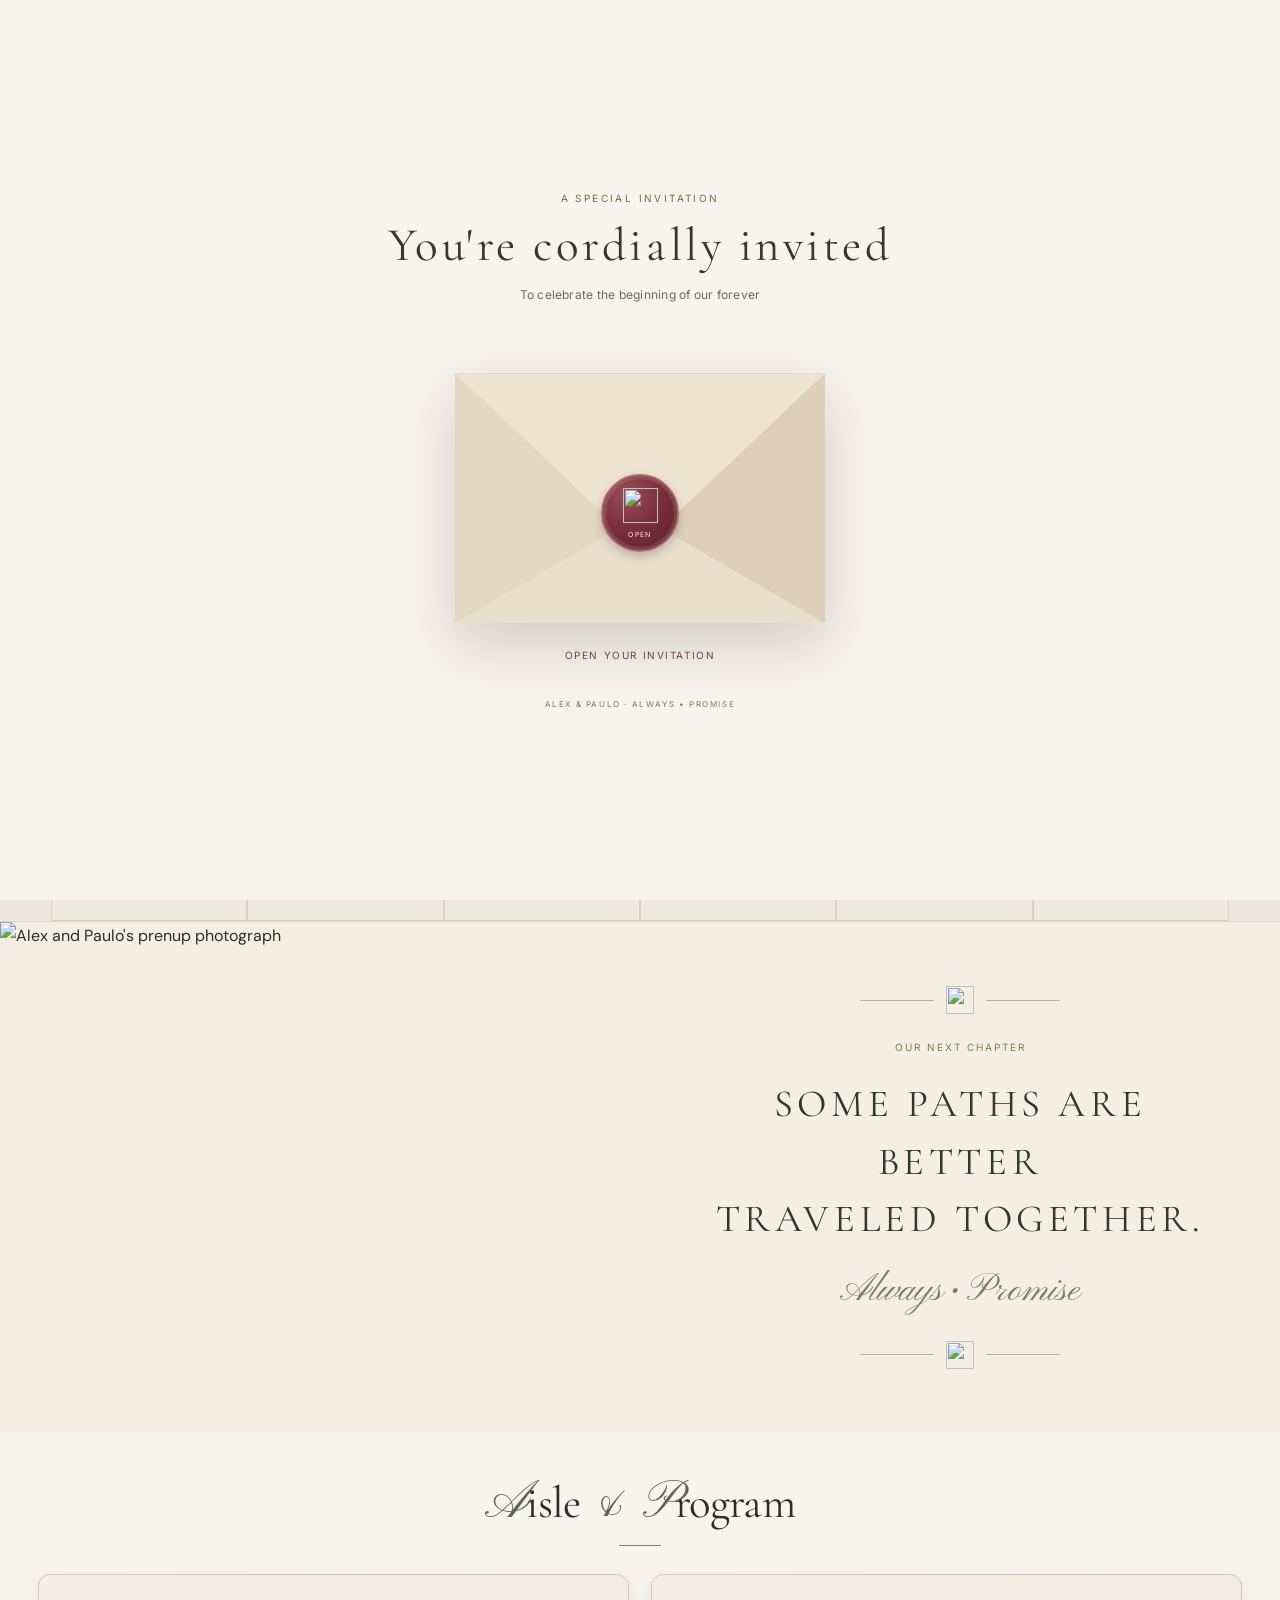
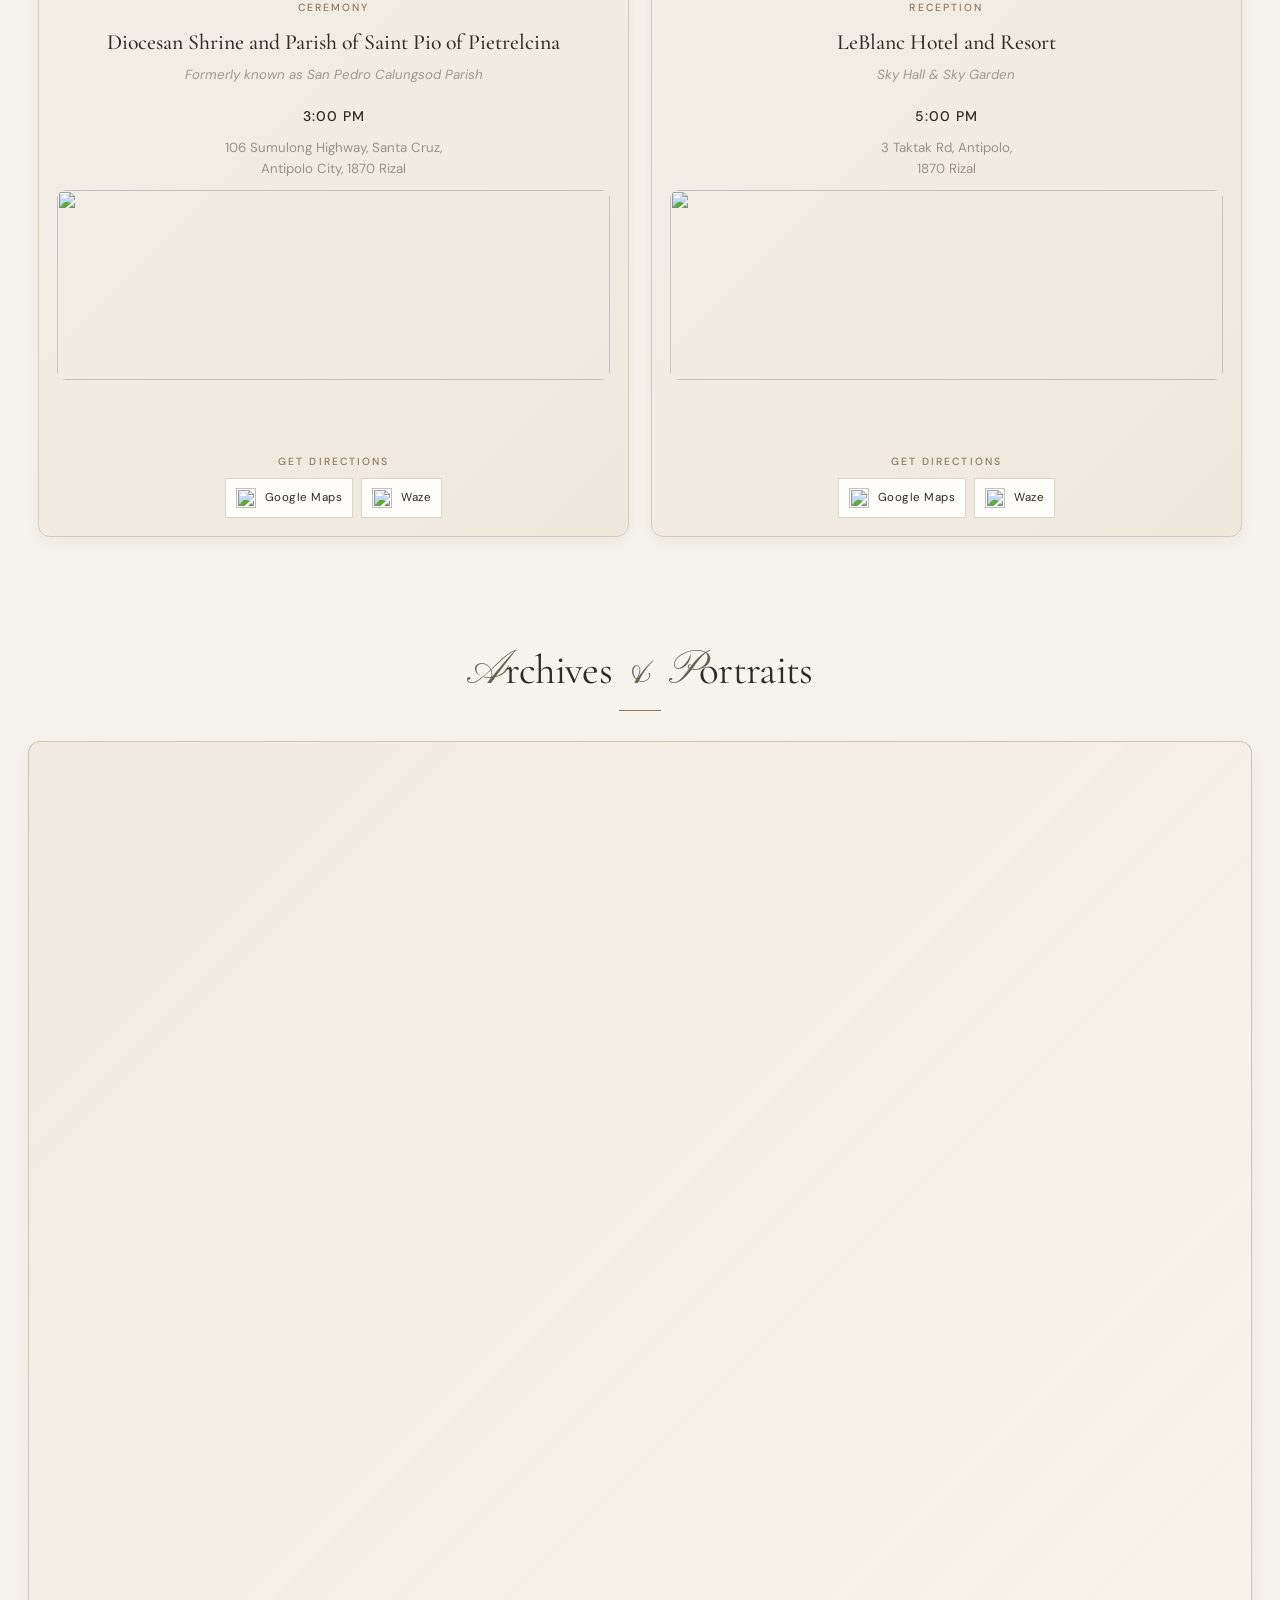
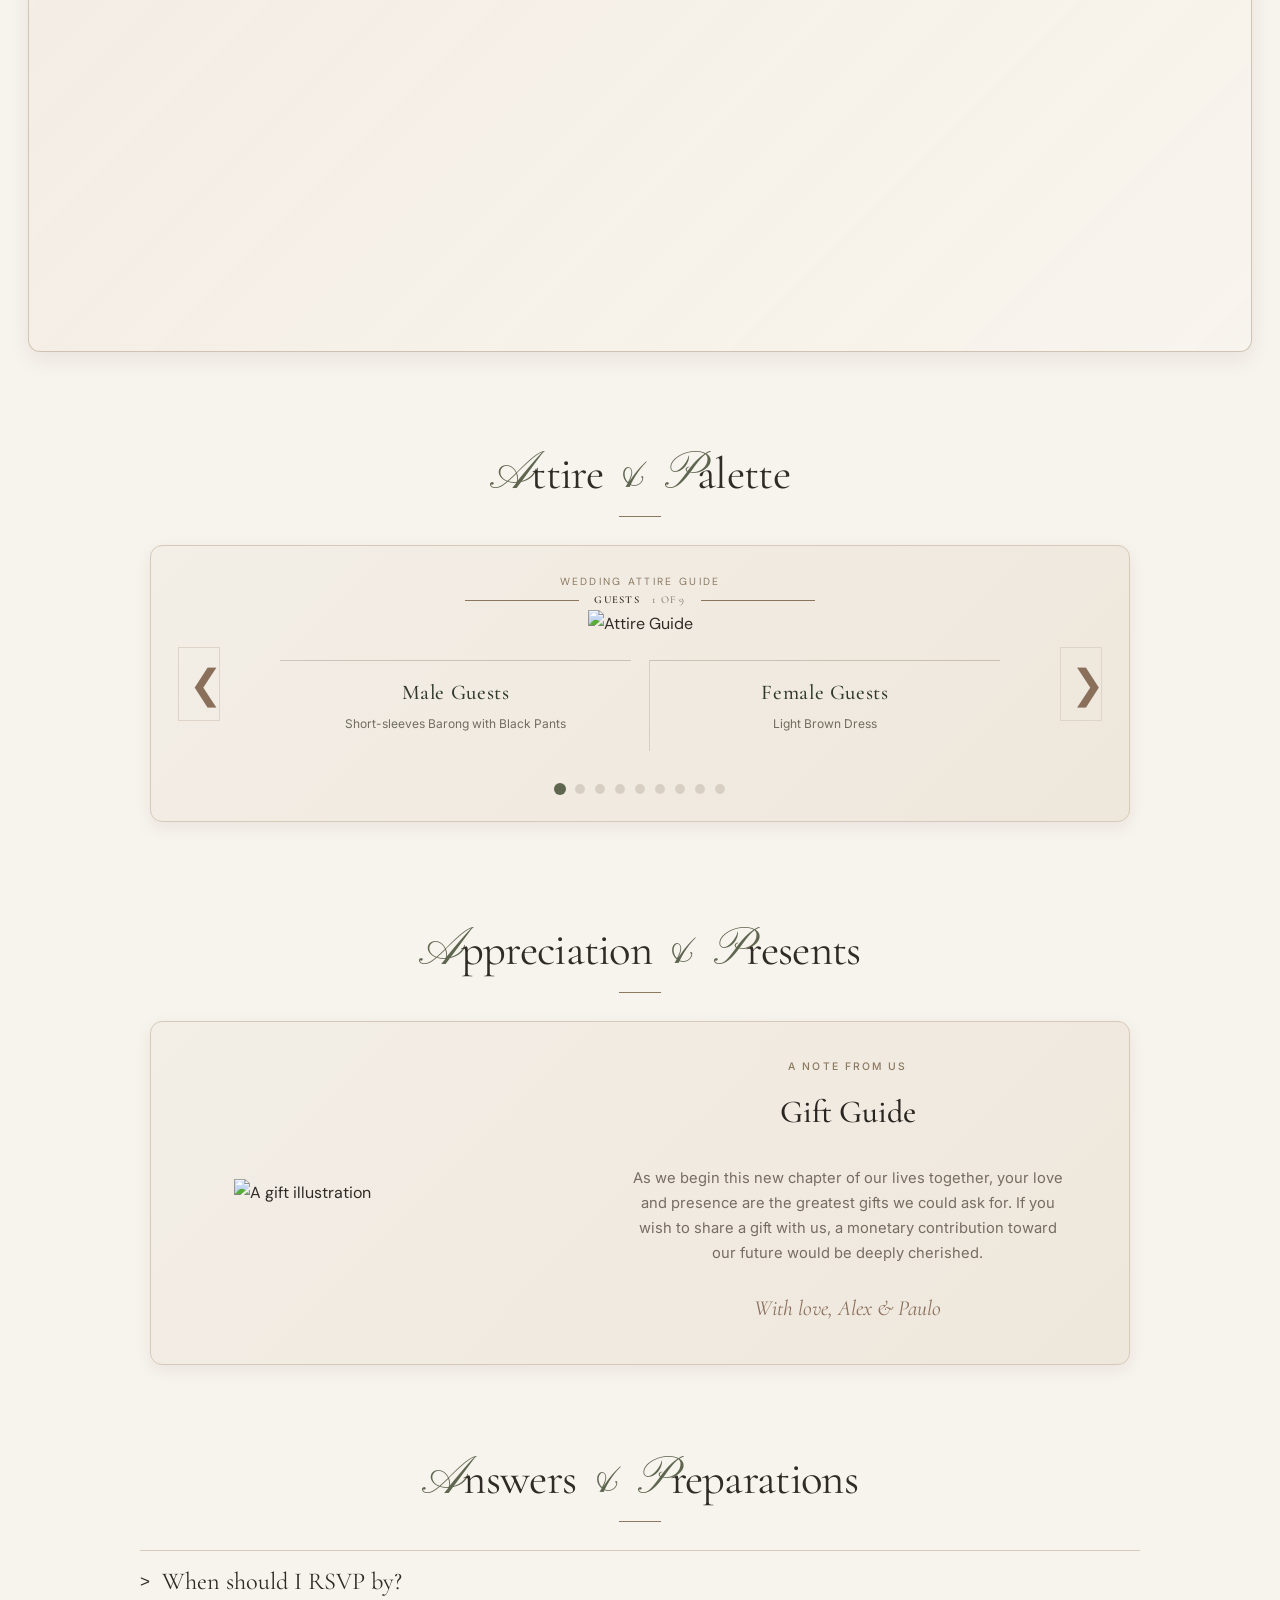
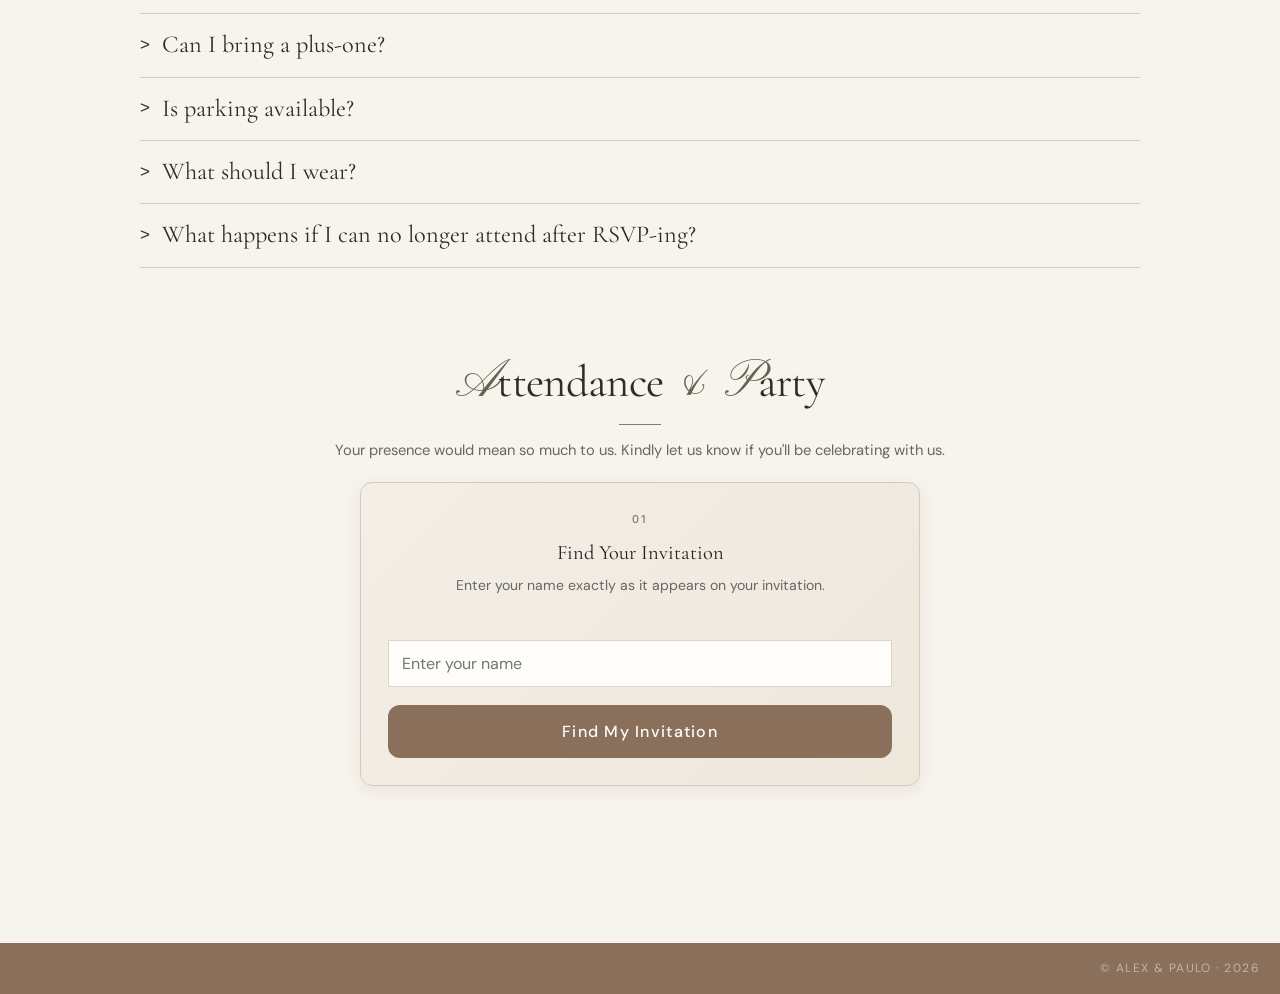
==== index.html @ 4c8e76e0 "clear search + footer adjustment" ====
<!DOCTYPE html>
<html lang="en">

<head>
    <meta charset="UTF-8">
    <meta name="viewport" content="width=device-width, initial-scale=1.0">
    <meta name="theme-color" content="#f7f3ed">
    <meta name="description" content="The wedding of Alex and Paulo — February 24, 2027.">
    <title>Alex & Paulo Wedding</title>

    <link rel="stylesheet" href="style.css">

    <link rel="preconnect" href="https://fonts.googleapis.com">
    <link href="https://fonts.googleapis.com/css2?family=Cormorant+Garamond:wght@300;400;500;600&family=DM+Sans:wght@300;400;500;600&family=Inter:wght@300;400;500&display=swap" rel="stylesheet">

    <link rel="preconnect" href="https://fonts.googleapis.com">
    <link rel="preconnect" href="https://fonts.gstatic.com" crossorigin>

    <link href="https://fonts.googleapis.com/css2?family=Great+Vibes&family=Pinyon+Script&display=swap" rel="stylesheet">
    <link
    rel="preload"
    as="image"
    href="images/password-gate.webp"
    fetchpriority="high">

    <link
    href="https://fonts.googleapis.com/css2?family=Cormorant+Garamond:wght@400;500&display=swap"
    rel="stylesheet"/>
</head>

<body>
    
    <!-- WEDDING INVITATION GATE -->
    <div id="invitationGate" role="dialog" aria-modal="true" aria-label="Wedding invitation">
        <div class="invitation-scene">

            <p class="invitation-eyebrow">A SPECIAL INVITATION</p>

            <h1 class="invitation-heading">You're cordially invited</h1>

            <p class="invitation-intro">
                To celebrate the beginning of our forever
            </p>

            <!-- ENVELOPE -->
            <div class="envelope" id="invitationEnvelope">

                <!-- Invitation card revealed when envelope opens -->
                <div class="envelope-letter">
                    <img
                        src="images/monogram-black.png"
                        alt="Alex and Paulo monogram"
                        class="invitation-monogram"
                    >

                    <p class="letter-small">THE WEDDING OF</p>

                    <h2>Alex <span>&</span> Paulo</h2>

                    <div class="letter-divider">
                        <span>✦</span>
                    </div>

                    <p class="letter-date">FEBRUARY 24, 2027</p>

                    <p class="letter-message">
                        With joyful hearts, we invite you to share in
                        the beginning of our forever.
                    </p>

                    <span class="letter-signature">Always • Promise</span>
                </div>

                <!-- Envelope back -->
                <div class="envelope-back"></div>

                <!-- Envelope front folds -->
                <div class="envelope-pocket"></div>

                <!-- Envelope flap -->
                <div class="envelope-flap"></div>

                <!-- Clickable wax seal -->
                <button
                    type="button"
                    class="wax-seal"
                    id="openInvitation"
                    aria-label="Open your wedding invitation"
                >
                    <span class="wax-monogram"><img src="images/monogram-white.png" style="height: 35px; width: 35px;"></span>
                    <span class="wax-label">OPEN</span>
                </button>

            </div>

            <p class="invitation-hint" id="invitationHint">
                Open your invitation
            </p>

            <p class="invitation-footer">ALEX & PAULO · ALWAYS • PROMISE</p>

        </div>
    </div>

    <!-- EDITORIAL SITE NAVIGATION -->
    <!-- <nav class="site-nav" aria-label="Main navigation">
        <a class="nav-wordmark" href="#top" aria-label="Alex and Paulo, back to top">A <span>&amp;</span> P</a>
        <button class="nav-toggle" id="navToggle" type="button" aria-expanded="false" aria-controls="navLinks" aria-label="Open navigation">
            <span></span><span></span><span></span>
        </button>
        <div class="nav-links" id="navLinks">
            <a href="#aisle">The Details</a>
            <a href="#archives">Portraits</a>
            <a href="#attire">Attire</a>
            <a href="#presents">Gifts</a>
            <a href="#answers">FAQs</a>
            <a class="nav-rsvp" href="#attendance">RSVP</a>
        </div>
    </nav> -->

    <!-- HERO -->

    <header class="hero" id="top">

        <div class="hero-overlay"></div>

        <div class="hero-copy">
            <span class="hero-title">
                <h1>ALEX & PAULO</h1>
            </span>
            
            <p class="hero-subtitle">
                ARE GETTING MARRIED
            </p>

            <p class="hero-date">
                February 24, 2027
            </p>
            
            <!-- <p class="hero-time">
                3:00 PM
            </p> -->
            
            <a href="#attendance" class="scroll-button">
                RSVP
            </a>
<!-- 
            <p class="hero-subtext">
                ​Always • Promise
            </p> -->

        </div>

        <div class="countdown" aria-label="Countdown to the wedding">
            <div class="countdown-unit"><span id="days">---</span><small>Days</small></div>
            <span class="countdown-colon">:</span>
            <div class="countdown-unit"><span id="hours">--</span><small>Hours</small></div>
            <span class="countdown-colon">:</span>
            <div class="countdown-unit"><span id="minutes">--</span><small>Minutes</small></div>
            <span class="countdown-colon">:</span>
            <div class="countdown-unit"><span id="seconds">--</span><small>Seconds</small></div>
        </div>

    </header>


    <section class="quick-links" aria-label="Explore the wedding website">
        <!-- <a href="#aisle"><span class="quick-number"></span><span class="quick-icon">⌖</span><br><span class="quick-item">Aisle &amp; Program</span></a>
        <a href="#archives"><span class="quick-number"></span><span class="quick-icon">▧</span><br><span class="quick-item">Archives &amp; Portraits</span></a>
        <a href="#attire"><span class="quick-number"></span><span class="quick-icon">◐</span><br><span class="quick-item">Attire &amp; Palette</span></a>
        <a href="#presents"><span class="quick-number"></span><span class="quick-icon">⊞</span><br><span class="quick-item">Appreciation &amp; Presents</span></a>
        <a href="#answers"><span class="quick-number"></span><span class="quick-icon">？</span><br><span class="quick-item">Answers &amp; Preparations</span></a>
        <a href="#attendance"><span class="quick-number"></span><span class="quick-icon">☑</span><br><span class="quick-item">Attendance &amp; Party</span></a> -->
        
        <!-- Aisle & Program Button -->
        <a href="#aisle" class="menu-item">
            <svg
                class="menu-icon"
                xmlns="http://www.w3.org/2000/svg"
                width="22"
                height="22"
                viewBox="0 0 24 24"
                fill="none"
                stroke="currentColor"
                stroke-width="1"
                stroke-linecap="square"
                stroke-linejoin="miter"
                aria-hidden="true"
            >
                <path d="M3 21h18" />
                <path d="M5 21V8l7-5 7 5v13" />
                <path d="M9 21v-5h6v5" />
                <path d="M9 10h.01" />
                <path d="M15 10h.01" />
                <path d="M12 8v3" />
            </svg>
            <span>Aisle &amp; Program</span>
        </a>

                
        <!-- Archives & Portraits Button -->
        <a href="#archives" class="menu-item">
            <svg
                class="menu-icon"
                xmlns="http://www.w3.org/2000/svg"
                width="22"
                height="22"
                viewBox="0 0 24 24"
                fill="none"
                stroke="currentColor"
                stroke-width="1"
                stroke-linecap="square"
                stroke-linejoin="miter"
                aria-hidden="true"
            >
                <rect x="3" y="3" width="18" height="18" />
                <circle cx="8.5" cy="8.5" r="1.5" />
                <path d="m21 15-5-5L5 21" />
                <path d="m14 21 4-4 3 3" />
            </svg>
            <span>Archives &amp; Portraits</span>
        </a>

        
        <!-- Attire & Palette Button -->
        <a href="#attire" class="menu-item">
            <svg
                class="menu-icon"
                xmlns="http://www.w3.org/2000/svg"
                width="22"
                height="22"
                viewBox="0 0 24 24"
                fill="none"
                stroke="currentColor"
                stroke-width="1"
                stroke-linecap="square"
                stroke-linejoin="miter"
                aria-hidden="true"
            >
                <path d="M16 3l5 4-3 4-2-2v12H8V9L6 11 3 7l5-4 4 3 4-3z" />
                <path d="M10 6l2 2 2-2" />
                <path d="M8 21h8" />
            </svg>
            <span>Attire &amp; Palette</span>
        </a>

        <!-- Appreciation & Presents Button -->
        <a href="#presents" class="menu-item">
        <svg
            class="menu-icon"
            xmlns="http://www.w3.org/2000/svg"
            width="22"
            height="22"
            viewBox="0 0 24 24"
            fill="none"
            stroke="currentColor"
            stroke-width="1"
            stroke-linecap="square"
            stroke-linejoin="miter"
            aria-hidden="true"
        >
            <rect x="3" y="9" width="18" height="12" />
            <path d="M2 5h20v4H2z" />
            <path d="M12 5v16" />
            <path d="M12 5H8.5a2.5 2.5 0 1 1 2.5-2.5V5" />
            <path d="M12 5h3.5a2.5 2.5 0 1 0-2.5-2.5V5" />
        </svg>
        <span>Appreciation &amp; Presents</span>
        </a>

        
        <!-- Answers & Preparations Button -->
        <a href="#answers" class="menu-item">
            <svg
                class="menu-icon"
                xmlns="http://www.w3.org/2000/svg"
                width="22"
                height="22"
                viewBox="0 0 24 24"
                fill="none"
                stroke="currentColor"
                stroke-width="1"
                stroke-linecap="square"
                stroke-linejoin="miter"
                aria-hidden="true"
            >
                <path d="M12 3a9 9 0 1 0 9 9" />
                <path d="M12 7a3 3 0 0 1 3 3c0 2-3 2-3 5" />
                <path d="M12 18h.01" />
                <path d="M15 3h6v6" />
                <path d="M21 3l-5 5" />
            </svg>
            <span>Answers &amp; Preparations</span>
        </a>
       
        <!-- Attendance & Party Button -->
        <a href="#attendance" class="menu-item">
            <svg
                class="menu-icon"
                xmlns="http://www.w3.org/2000/svg"
                width="22"
                height="22"
                viewBox="0 0 24 24"
                fill="none"
                stroke="currentColor"
                stroke-width="1"
                stroke-linecap="square"
                stroke-linejoin="miter"
                aria-hidden="true"
            >
                <rect x="4" y="3" width="16" height="18" />
                <path d="M9 3V2h6v1" />
                <path d="M7 8l1.5 1.5L11 7" />
                <path d="M13 9h4" />
                <path d="M7 14l1.5 1.5L11 13" />
                <path d="M13 15h4" />
                <path d="M7 19h10" />
            </svg>
            <span>Attendance &amp; Party</span>
        </a>
    </section>
    
    <!-- PRENUP QUOTE INTERLUDE -->
    <section class="prenup-interlude" aria-label="Our promise">

        <!-- PRENUP PHOTO -->
        <div class="prenup-artwork">
            <img
                src="images/quote.jpg"
                alt="Alex and Paulo's prenup photograph"
                class="prenup-photo"
            >
        </div>



        <!-- QUOTE -->
        <div class="prenup-quote">
            <div class="quote-ornament quote-ornament-top">
                <span class="ornament-line"></span>
                <!-- <span class="ornament-leaf">❧</span> -->
                 <span class="ornament-leaf"><img src = "images/monogram-black.png" aria-hidden="true"></span>
                <span class="ornament-line"></span>
            </div>

            <p class="quote-eyebrow">OUR NEXT CHAPTER</p>

            <h2 class="quote-heading">
                Some paths are better<br class="desktop-break">
                traveled together.
            </h2>

            <p class="quote-signature">Always <span>•</span> Promise</p>

            <div class="quote-ornament quote-ornament-bottom">
                <span class="ornament-line"></span>
                <!-- <span class="ornament-leaf">❧</span> -->
                 <span class="ornament-leaf"><img src = "images/monogram-black.png" aria-hidden="true"></span>
                <span class="ornament-line"></span>
            </div>
        </div>

    </section>
    <!-- END PRENUP QUOTE INTERLUDE -->


    <!-- Aisle & Program -->

    <section id="aisle" class="section editorial-section">

        <div class="section-header">
            <h2><span class="anp-initial">A</span>isle <span class="anp-initial">& P</span>rogram</h2>
            <div class="section-line"></div> 
        </div>

        <div class="venue-grid">

        <!-- CEREMONY -->

        <div class="card venue-card">

            <div class="venue-info">

                <p class="venue-type">
                    CEREMONY
                </p>

                <h3>
                    Diocesan Shrine and Parish of Saint Pio of Pietrelcina
                </h3>

                <p class="venue-note">
                    Formerly known as San Pedro Calungsod Parish
                </p>

                <p class="venue-time">
                    3:00 PM
                </p>

                <p class="venue-address">
                    106 Sumulong Highway, Santa Cruz,<br>
                    Antipolo City, 1870 Rizal
                </p>

            </div>

            <div class="map-container">
                <img src = "images/venue/ceremony.jpg" class="venue-img">

            </div>

            <div class="navigation">

                <p class="navigation-label">
                    GET DIRECTIONS
                </p>

                <div class="navigation-buttons">

                    <a
                        href="https://maps.app.goo.gl/TrZHdFyLWJkH9smi9"
                        target="_blank"
                        rel="noopener noreferrer"
                        class="navigation-button">

                        <img
                            src="images/gmaps.png"
                            alt="">

                        <span>Google Maps</span>

                    </a>

                    <a
                        href="https://ul.waze.com/ul?place=ChIJRaB9aN24lzMRjwMEWx9WmJQ&ll=14.61843580%2C121.14874980&navigate=yes&utm_campaign=default&utm_source=waze_website&utm_medium=lm_share_location"
                        target="_blank"
                        rel="noopener noreferrer"
                        class="navigation-button">

                        <img
                            src="images/waze.png"
                            alt="">

                        <span>Waze</span>

                    </a>

                </div>

            </div>

        </div>


        <!-- RECEPTION -->

        <div class="card venue-card">

            <div class="venue-info">

                <p class="venue-type">
                    RECEPTION
                </p>

                <h3>
                    LeBlanc Hotel and Resort
                </h3>

                <p class="venue-note">
                    Sky Hall & Sky Garden
                </p>

                <p class="venue-time">
                    5:00 PM
                </p>

                <p class="venue-address">
                    3 Taktak Rd, Antipolo,<br>
                    1870 Rizal
                </p>

            </div>

            <div class="map-container">
                <img src = "images/venue/reception.jpg" class="venue-img">
            </div>

            <div class="navigation">

                <p class="navigation-label">
                    GET DIRECTIONS
                </p>

                <div class="navigation-buttons">

                    <a
                        href="https://maps.app.goo.gl/Ls5FYtzUfEMCzJsv9"
                        target="_blank"
                        rel="noopener noreferrer"
                        class="navigation-button">

                        <img
                            src="images/gmaps.png"
                            alt="">

                        <span>Google Maps</span>

                    </a>

                    <a
                        href="https://ul.waze.com/ul?venue_id=79429778.794101171.36258829&overview=yes&utm_campaign=default&utm_source=waze_website&utm_medium=lm_share_location"
                        target="_blank"
                        rel="noopener noreferrer"
                        class="navigation-button">

                        <img
                            src="images/waze.png"
                            alt="">

                        <span>Waze</span>

                    </a>

                </div>

            </div>

        </div>

        </div>
        <!-- /.venue-grid -->

    </section>


    <!-- ARCHIVES & PORTRAITS -->

    <section id="archives" class="section editorial-section">

        <div class="section-header">
            <h2><span class="anp-initial">A</span>rchives <span class="anp-initial">& P</span>ortraits</h2>
            <div class="section-line"></div>
        </div>
        <div class = "card">
            <!-- =========================
            WEB GALLERY
            ========================= -->
            <div class="gallery">

                <img src="images/gallery/gallery1.webp" alt="Alex and Paulo — portrait 1" loading="lazy" decoding="async">
                <img src="images/gallery/gallery2.webp" alt="Alex and Paulo — portrait 2" loading="lazy" decoding="async">
                <img src="images/gallery/gallery3.webp" alt="Alex and Paulo — portrait 3" loading="lazy" decoding="async">
                <img src="images/gallery/gallery4.webp" alt="Alex and Paulo — portrait 4" loading="lazy" decoding="async">
                <img src="images/gallery/gallery5.webp" alt="Alex and Paulo — portrait 5" loading="lazy" decoding="async">
                <img src="images/gallery/gallery6.webp" alt="Alex and Paulo — portrait 6" loading="lazy" decoding="async">
                <img src="images/gallery/gallery7.webp" alt="Alex and Paulo — portrait 7" loading="lazy" decoding="async">
                <img src="images/gallery/gallery8.webp" alt="Alex and Paulo — portrait 8" loading="lazy" decoding="async">
                <img src="images/gallery/gallery9.webp" alt="Alex and Paulo — portrait 9" loading="lazy" decoding="async">
                <img src="images/gallery/gallery10.webp" alt="Alex and Paulo — portrait 10" loading="lazy" decoding="async">
                <img src="images/gallery/gallery11.webp" alt="Alex and Paulo — portrait 11" loading="lazy" decoding="async">
                <img src="images/gallery/gallery12.webp" alt="Alex and Paulo — portrait 12" loading="lazy" decoding="async">
                <img src="images/gallery/gallery13.webp" alt="Alex and Paulo — portrait 13" loading="lazy" decoding="async">
                <img src="images/gallery/gallery14.webp" alt="Alex and Paulo — portrait 14" loading="lazy" decoding="async">
                <img src="images/gallery/gallery15.webp" alt="Alex and Paulo — portrait 15" loading="lazy" decoding="async">
                <img src="images/gallery/gallery16.webp" alt="Alex and Paulo — portrait 16" loading="lazy" decoding="async">
                <img src="images/gallery/gallery17.webp" alt="Alex and Paulo — portrait 17" loading="lazy" decoding="async">
                <img src="images/gallery/gallery18.webp" alt="Alex and Paulo — portrait 18" loading="lazy" decoding="async">
                <img src="images/gallery/gallery19.webp" alt="Alex and Paulo — portrait 19" loading="lazy" decoding="async">
                <img src="images/gallery/gallery20.webp" alt="Alex and Paulo — portrait 20" loading="lazy" decoding="async">

            </div>

            <!-- =========================
            MOBILE SWIPE STACK
            ========================= -->
            <div class="mobile-gallery">

                <div class="mobile-gallery-stack">

                    <div class="mobile-gallery-card">
                        <img src="images/gallery/gallery1.webp" alt="Paulo & Alex photo 1" loading="lazy" decoding="async">
                    </div>

                    <div class="mobile-gallery-card">
                        <img src="images/gallery/gallery2.webp" alt="Paulo & Alex photo 2" loading="lazy" decoding="async">
                    </div>

                    <div class="mobile-gallery-card">
                        <img src="images/gallery/gallery3.webp" alt="Paulo & Alex photo 3" loading="lazy" decoding="async">
                    </div>

                    <div class="mobile-gallery-card">
                        <img src="images/gallery/gallery4.webp" alt="Paulo & Alex photo 4" loading="lazy" decoding="async">
                    </div>

                    <div class="mobile-gallery-card">
                        <img src="images/gallery/gallery5.webp" alt="Paulo & Alex photo 5" loading="lazy" decoding="async">
                    </div>

                    <div class="mobile-gallery-card">
                        <img src="images/gallery/gallery6.webp" alt="Paulo & Alex photo 6" loading="lazy" decoding="async">
                    </div>

                    <div class="mobile-gallery-card">
                        <img src="images/gallery/gallery7.webp" alt="Paulo & Alex photo 7" loading="lazy" decoding="async">
                    </div>

                    <div class="mobile-gallery-card">
                        <img src="images/gallery/gallery8.webp" alt="Paulo & Alex photo 8" loading="lazy" decoding="async">
                    </div>

                    <div class="mobile-gallery-card">
                        <img src="images/gallery/gallery9.webp" alt="Paulo & Alex photo 9" loading="lazy" decoding="async">
                    </div>

                    <div class="mobile-gallery-card">
                        <img src="images/gallery/gallery10.webp" alt="Paulo & Alex photo 10" loading="lazy" decoding="async">
                    </div>

                    <div class="mobile-gallery-card">
                        <img src="images/gallery/gallery11.webp" alt="Paulo & Alex photo 11" loading="lazy" decoding="async">
                    </div>

                    <div class="mobile-gallery-card">
                        <img src="images/gallery/gallery12.webp" alt="Paulo & Alex photo 12" loading="lazy" decoding="async">
                    </div>

                    <div class="mobile-gallery-card">
                        <img src="images/gallery/gallery13.webp" alt="Paulo & Alex photo 13" loading="lazy" decoding="async">
                    </div>

                    <div class="mobile-gallery-card">
                        <img src="images/gallery/gallery14.webp" alt="Paulo & Alex photo 14" loading="lazy" decoding="async">
                    </div>

                    <div class="mobile-gallery-card">
                        <img src="images/gallery/gallery15.webp" alt="Paulo & Alex photo 15" loading="lazy">
                    </div>

                    <div class="mobile-gallery-card">
                        <img src="images/gallery/gallery16.webp" alt="Paulo & Alex photo 16" loading="lazy">
                    </div>

                    <div class="mobile-gallery-card">
                        <img src="images/gallery/gallery17.webp" alt="Paulo & Alex photo 17" loading="lazy">
                    </div>

                    <div class="mobile-gallery-card">
                        <img src="images/gallery/gallery18.webp" alt="Paulo & Alex photo 18" loading="lazy">
                    </div>

                    <div class="mobile-gallery-card">
                        <img src="images/gallery/gallery19.webp" alt="Paulo & Alex photo 19" loading="lazy">
                    </div>

                    <div class="mobile-gallery-card">
                        <img src="images/gallery/gallery20.webp" alt="Paulo & Alex photo 20" loading="lazy">
                    </div>
                </div>

                <p class="mobile-gallery-hint">
                    Swipe to explore
                </p>

            </div>
        </div>

    </section>

    <!-- ATTIRE & PALETTE -->

    <section id="attire" class="section editorial-section">

        <div class="section-header">
            <h2><span class="anp-initial">A</span>ttire <span class="anp-initial">& P</span>alette</h2>
            <div class="section-line"></div>
        </div>

        <div class="card attire-card">
            <h4>WEDDING ATTIRE GUIDE</h4>
            <div class = "title-divider">

                <div class="attire-meta">

                    <span id="attireRole">Guests</span>

                    <span id="attireCounter">1 of 9</span>

                </div>
            </div>

            <div class="attire-showcase">

                <button class="attire-prev">
                    &#10094;
                </button>
                
                <div class="attire-content">

                    <img
                        id="attireImage"
                        src="images/attire/guests.png"
                        alt="Attire Guide"
                    >

                    <div class="attire-description" id="attireDescription">
                        <!-- JavaScript inserts one or two descriptions here -->
                    </div>

                </div>


                <button class="attire-next">
                    &#10095;
                </button>

            </div>

            <div class="attire-dots">

                <span class="dot active"></span>
                <span class="dot"></span>
                <span class="dot"></span>
                <span class="dot"></span>
                <span class="dot"></span>
                <span class="dot"></span>
                <span class="dot"></span>
                <span class="dot"></span>
                <span class="dot"></span>

            </div>
        </div>

    </section>

     <!-- APPRECIATION & PRESENTS -->
    <!-- <section class="section">
        <div class="section-header">
            <h2><span class="anp-initial">A</span>ppreciation <span class="anp-initial">& P</span>resents</h2>
            <div class="section-line"></div>
        </div>
        <div class="card">
            <span style="align-items: center;"><img src = "images/gifts.png"></span>
            <h3 style="text-align: center;">Gift Guide</h3>
            <p style="text-align: center;">As we begin this new chapter of our lives together, your love and presence are the greatest gifts we could ask for. If you wish to share a gift with us, a monetary contribution toward our future would be deeply cherished.</p>
        </div>
    </section> -->
    
    <!-- APPRECIATION & PRESENTS -->
    <section id="presents" class="section gift-section editorial-section">

        <div class="section-header">
            <h2><span class="anp-initial">A</span>ppreciation <span class="anp-initial">&amp; P</span>resents</h2>
            <div class="section-line"></div>
        </div>

        <div class="gift-card">

            <div class="gift-image">
                <img
                    src="images/gift-guide.png"
                    alt="A gift illustration"
                >
            </div>

            <div class="gift-content">

                <span class="gift-eyebrow">
                    A NOTE FROM US
                </span>

                <h3>Gift Guide</h3>

                <p>
                    As we begin this new chapter of our lives together,
                    your love and presence are the greatest gifts we
                    could ask for. If you wish to share a gift with us,
                    a monetary contribution toward our future would be
                    deeply cherished.
                </p>

                <span class="gift-signoff">
                    With love, Alex &amp; Paulo
                </span>

            </div>

        </div>

    </section>

    <!-- ANSWERS & PREPARATIONS -->

    <section id="answers" class="section editorial-section">

        <div class="section-header">
            <h2><span class="anp-initial">A</span>nswers <span class="anp-initial">& P</span>reparations</h2>
            <div class="section-line"></div>
        </div>

        <div class="faq">
            <details class="faq-item">
                <summary>When should I RSVP by?</summary>
                <div class="faq-answer">
                    <p>
                    We kindly ask that you submit your RSVP by <u>December 18, 2026.</u> <br>
                    Final guest counts must be provided to our venue and suppliers shortly after this date, so any invitations without a response by then will be marked as unable to attend.
                    <br>We hope you'll be celebrating with us, but we completely understand if you're unable to join.
                </p>
                </div>
            </details>

            <details class="faq-item">
                <summary>Can I bring a plus-one?</summary>
                <div class="faq-answer">
                    <p>
                    To help us keep the celebration intimate and comfortable for everyone, we are only able to accommodate the guests included in each invitation. <br>You may check the number of reserved seats under the  <a href="#attendance">Attendance & Party section</a> of this website. If a guest is included in your reservation, there will already be a seat reserved for them.
                </p>
                </div>
            </details>

            <!-- <details class="faq-item">
                <summary>Can I bring children?</summary>
                <div class="faq-answer">
                    <p>
                    While we adore your little ones, our wedding celebration will be an adults-only occasion.
                    <br>We hope this gives everyone the opportunity to relax, enjoy the evening, and celebrate with us without any additional responsibilities. Thank you for your understanding.
                </p>
                </div>
            </details> -->

            <details class="faq-item">
                <summary>Is parking available?</summary>
                <div class="faq-answer">
                    <p>
                    Yes. Both the ceremony and reception venues have designated parking areas available for guests. <br>
                    Parking spaces are limited, so if you're able to carpool or share a ride with family and friends, we'd greatly appreciate it.
                </p>
                </div>
            </details>

            <details class="faq-item">
                <summary>What should I wear?</summary>
                <div class="faq-answer">
                    <p>
                         Our dress code is strictly formal. Please see our <a href="#attire">Attire & Palette section</a> for inspiration.
                </p>
                </div>
            </details>

            <details class="faq-item">
                <summary>What happens if I can no longer attend after RSVP-ing?</summary>
                <div class="faq-answer">
                    <p>
                    We understand that plans can change. If you're no longer able to attend after submitting your RSVP, please let us know as soon as possible so we can update our arrangements accordingly.
                </p>
                </div>
            </details>


        </div>

    </section>


    <!-- ATTENDANCE & PARTY -->

    <section id="attendance" class="section rsvp-section">

        <div class="section-header">
            <h2><span class="anp-initial">A</span>ttendance <span class="anp-initial">& P</span>arty</h2>
            <div class="section-line"></div>

            <p class="section-intro">
                Your presence would mean so much to us.
                Kindly let us know if you'll be celebrating with us.
            </p>
        </div>

        <!-- STEP 1 -->

        <div id="searchCard" class="card rsvp-card">

            <div class="step-number">01</div>

            <h3>Find Your Invitation</h3>

            <p class="step-description">
                Enter your name exactly as it appears on your invitation.
            </p>

            <div class="search-input-wrapper">

                <input
                    type="text"
                    id="searchInput"
                    placeholder="Enter your name"
                    autocomplete="off"
                >

                <button
                    type="button"
                    id="clearSearchButton"
                    class="clear-search-button"
                    aria-label="Clear search"
                    title="Clear search"
                >
                    &times;
                </button>

            </div>

            <button id="searchButton">
                <span class="button-text">Find My Invitation</span>
            </button>
        </div>

        <!-- RESERVATION CARD -->

        <div id="reservationCard" class="card rsvp-card hidden">

            <div class="step-number">02</div>

            <h3>Your Reservation</h3>

            <p id="guestName"></p>

            <p id="guest1Text"></p>

            <p id="seatCount"></p>

            <p id="rsvpStatus"></p>

            <p id="emailConfirmationNotice" class="email-confirmation-notice hidden">
                A confirmation email has been sent to your inbox.
                If you don't see it within a few minutes, please check your Spam or Junk folder.
            </p>

        </div>

        <!-- PARTY CARD -->

        <div id="partyCard" class="card rsvp-card hidden">

            <div class="step-number">03</div>

            <h3>Your Party</h3>

            <p id="partyInstructions"></p>

            <div class="guest-row">

                <span id="guest2Text"></span>

                <button
                    id="removeGuest2"
                    class="remove-btn">
                    Remove
                </button>

            </div>

            <input
                id="guest1Input"
                type="text"
                placeholder="Guest #2 Name">

            <div class="guest-row">

                <span id="guest3Text"></span>

                <button
                    id="removeGuest3"
                    class="remove-btn">
                    Remove
                </button>

            </div>

            <input
                id="guest2Input"
                type="text"
                placeholder="Guest #3 Name">

        </div>

        <!-- EMAIL -->

        <div id="emailCard" class="card rsvp-card hidden">

            <div class="step-number">04</div>

            <h3>Email Address<span style="color: red;">*</span></h3>

            <p class="small-text">
                We'd love to keep you updated with important details as the day approaches.
            </p>

            <input
                type="email"
                id="emailInput"
                placeholder="your@email.com">

            <p id="rsvpError"></p>

        </div>

        <!-- ACTIONS -->

        <div id="actionButtons" class="action-buttons hidden">

            <button id="confirmButton" class="primary-btn">
                YES, I'LL BE THERE
            </button>

            <button id="declineButton" class="secondary-btn">
                I CAN'T MAKE IT
            </button>

        </div>

    </section>

    <!-- FOOTER -->

    <footer>
        <p class="footer-copyright">© Alex &amp; Paulo · 2026</p>
    </footer>

    <!-- REMOVE GUEST CONFIRMATION MODAL -->
    <div id="removeGuestModal" class="modal-overlay hidden">

        <div class="modal-card">

            <h3>Remove Guest?</h3>

            <p id="removeGuestMessage">
                Are you sure you want to remove this guest from your confirmed party?
            </p>

            <div class="modal-actions">

                <button
                    id="confirmRemoveGuest"
                    class="modal-remove-btn"
                >
                    Remove Guest
                </button>

                <button
                    id="cancelRemoveGuest"
                    class="modal-cancel-btn"
                >
                    Cancel
                </button>

            </div>

        </div>

    </div>

    <!-- Gallery Lightbox -->
    <div id="lightbox" class="lightbox">

        <span class="close">&times;</span>

        <span class="prev">&#10094;</span>

        <img id="lightbox-img" src="" alt="">

        <div id="image-counter" class="image-counter"></div>

        <span class="next">&#10095;</span>

    </div>

     <!-- I can't make it modal -->
    <div id="declineModal" class="modal hidden">

        <div class="modal-content">

            <h3>We'll Miss You</h3>

            <p>
                We're sorry you won't be able to celebrate with us.
                If you'd like to leave a message for the couple,
                we'd love to hear from you.
            </p>

            <textarea id="declineMessage"></textarea>

            <div class="modal-actions">

                <button id="skipDeclineMessage" class = "modal-cancel-btn">
                    Skip
                </button>
                <button id="sendDeclineMessage" class = "modal-remove-btn">
                    Send Message
                </button>
            </div>

        </div>

    </div>

    
     <!-- RSVP SUCCESS POPUP -->
    <div id="rsvpSuccessOverlay" class="rsvp-popup-overlay">

        <div class="rsvp-success-popup">

            <button
                type="button"
                id="rsvpSuccessClose"
                class="rsvp-popup-close"
                aria-label="Close">
                &times;
            </button>

            <div class="rsvp-popup-content">

                <h3>RSVP Recorded</h3>

                <div class="rsvp-popup-divider"></div>

                <p>
                    Your RSVP has been recorded and can no longer be
                    updated through this website.
                </p>

                <p>
                    Need to make a change? Please reach out to
                    <strong>Alex &amp; Paulo</strong>.
                </p>

                <button
                    type="button"
                    id="rsvpSuccessContinue"
                    class="rsvp-popup-button">
                    CONTINUE
                </button>

            </div>

        </div>

    </div>

    
    <!-- FLOATING BACK TO TOP BUTTON -->
    <button id="backToTop" aria-label="Back to top" title="Back to top">
        <svg
            viewBox="0 0 24 24"
            width="22"
            height="22"
            fill="none"
            stroke="currentColor"
            stroke-width="1.5"
            stroke-linecap="round"
            stroke-linejoin="round"
            aria-hidden="true"
        >
            <path d="M12 19V5"></path>
            <path d="M6 11l6-6 6 6"></path>
        </svg>
    </button>


    <script>
        const galleryImages = document.querySelectorAll('.gallery img');
        const lightbox = document.getElementById('lightbox');
        const lightboxImg = document.getElementById('lightbox-img');
        const closeBtn = document.querySelector('.close');
        const prevBtn = document.querySelector('.prev');
        const nextBtn = document.querySelector('.next');
        const counter = document.getElementById('image-counter');

        let currentIndex = 0;

        // Open image
        galleryImages.forEach((img, index) => {
            img.addEventListener('click', () => {
                currentIndex = index;
                showImage();
                lightbox.style.display = 'flex';
            });
        });

        function showImage() {
            lightboxImg.classList.remove('show');
            setTimeout(() => {
                lightboxImg.src = galleryImages[currentIndex].src;
                counter.textContent =
                    `${currentIndex + 1} / ${galleryImages.length}`;
                lightboxImg.onload = () => {
                    lightboxImg.classList.add('show');
                };
            }, 100);
        }

        // Next image
        nextBtn.addEventListener('click', () => {
            currentIndex =
                (currentIndex + 1) % galleryImages.length;
            showImage();
        });

        // Previous image
        prevBtn.addEventListener('click', () => {
            currentIndex =
                (currentIndex - 1 + galleryImages.length) %
                galleryImages.length;
            showImage();
        });

        // Close
        closeBtn.addEventListener('click', () => {
            lightbox.style.display = 'none';
        });

        // Close when clicking background
        lightbox.addEventListener('click', (e) => {
            if (e.target === lightbox) {
                lightbox.style.display = 'none';
            }
        });

        // Keyboard controls
        document.addEventListener('keydown', (e) => {
            if (lightbox.style.display !== 'flex') return;

            if (e.key === 'ArrowRight') {
                nextBtn.click();
            }

            if (e.key === 'ArrowLeft') {
                prevBtn.click();
            }

            if (e.key === 'Escape') {
                lightbox.style.display = 'none';
            }
        });

        // Mobile Support
        let touchStartX = 0;
        let touchEndX = 0;

        lightbox.addEventListener('touchstart', (e) => {
            touchStartX = e.changedTouches[0].screenX;
        });

        lightbox.addEventListener('touchend', (e) => {

            touchEndX = e.changedTouches[0].screenX;

            const difference = touchStartX - touchEndX;

            if (difference > 50) {
                nextBtn.click();
            }

            if (difference < -50) {
                prevBtn.click();
            }
        });
    </script>

    <script>

        const attireSlides = [

            {
                role: "Guests",
                image: "images/attire/guests.png",
                descriptions: [
                    {
                        title: "Male Guests",
                        text: "Short-sleeves Barong with Black Pants"
                    },
                    {
                        title: "Female Guests",
                        text: "Light Brown Dress"   
                    }
                ]
            },

            {
                role: "Principal Sponsors",
                image: "images/attire/principal-sponsors.png",
                descriptions: [
                    {
                        title: "Male Principal Sponsor",
                        text: "Long-sleeves Barong Tagalog with Khaki pants"
                    },
                    {
                        title: "Female Principal Sponsor",
                        text: "Khaki Filipiniana or Modern Filipiniana Formal Dress"
                    }
                ]
            },

            {
                role: "Parents",
                image: "images/attire/parents.png",
                descriptions: [
                    {
                        title: "Mother",
                        text: "Brown Filipiniana formal dress"
                    },
                    {
                        title: "Father",
                        text: "Barong with brown pants"
                    }
                ]
            },

            {
                role: "Bridesmaids",
                image: "images/attire/bridesmaids.png",
                descriptions: [
                    {
                        title: "Bridesmaids",
                        text: "Sage Green Formal Dresses"
                    }
                ]
            },

            {
                role: "Maid of Honor",
                image: "images/attire/maid-of-honor.png",
                descriptions: [
                    {
                        title: "Maid of Honor",
                        text: "Olive Green Formal Dress"
                    }
                ]
            },

            {
                role: "Groomsmen",
                image: "images/attire/groomsmen.png",
                descriptions: [
                    {
                        title: "Groomsmen",
                        text: "Chinese-collar Barong with Khaki Pants"
                    }
                ]
            },

            {
                role: "Best Man",
                image: "images/attire/best-man.png",
                descriptions: [
                    {
                        title: "Best Man",
                        text: "Chinese-collar Barong with Khaki Pants"
                    }
                ]
            },

            {
                role: "Flower Girls",
                image: "images/attire/flower-girls.png",
                descriptions: [
                    {
                        title: "Flower Girls",
                        text: "Sage Green Dresses"
                    }
                ]
            },

            {
                role: "Bearers",
                image: "images/attire/bearers.png",
                descriptions: [
                    {
                        title: "Bearers",
                        text: "Short-sleeved Barong with Black Pants"
                    }
                ]
            }

        ];
        let attireIndex = 0;

        const attireImage =
            document.getElementById("attireImage");

        const attireRole =
            document.getElementById("attireRole");

        const attireCounter =
            document.getElementById("attireCounter");

        const dots =
            document.querySelectorAll(".dot");

        
        const descriptionContainer =
            document.getElementById("attireDescription");

                
        function updateAttire() {

            // Fade out the current image
            attireImage.style.opacity = 0;

            // Get the currently selected slide
            const currentSlide = attireSlides[attireIndex];

            // Update the role and slide counter
            attireRole.textContent = currentSlide.role;

            attireCounter.textContent =
                `${attireIndex + 1} of ${attireSlides.length}`;

            // Update the active dot
            dots.forEach(dot => {
                dot.classList.remove("active");
            });

            if (dots[attireIndex]) {
                dots[attireIndex].classList.add("active");
            }

            // UPDATE THE DESCRIPTIONS
            descriptionContainer.innerHTML = "";

            // Show two columns only if the slide has two descriptions
            descriptionContainer.classList.toggle(
                "has-two",
                currentSlide.descriptions.length === 2
            );

            // Create each description for the current slide
            currentSlide.descriptions.forEach(function (item) {

                const descriptionItem = document.createElement("div");
                descriptionItem.className = "attire-description-item";

                const title = document.createElement("h5");
                title.textContent = item.title;

                const text = document.createElement("p");
                text.textContent = item.text;

                descriptionItem.appendChild(title);
                descriptionItem.appendChild(text);

                descriptionContainer.appendChild(descriptionItem);

            });

            // Change the image after the short fade-out
            setTimeout(() => {

                attireImage.src = currentSlide.image;

                attireImage.style.opacity = 1;

            }, 150);

        }

        updateAttire();
        document
            .querySelector(".attire-next")
            .addEventListener("click", () => {

                attireIndex =
                    (attireIndex + 1)
                    % attireSlides.length;

                updateAttire();

            });

        document
            .querySelector(".attire-prev")
            .addEventListener("click", () => {

                attireIndex =
                    (attireIndex - 1 +
                    attireSlides.length)
                    % attireSlides.length;

                updateAttire();

            });

    </script>

    <script>
        let attireTouchStart = 0;
        let attireTouchEnd = 0;

        const attireContainer =
            document.querySelector(
                ".attire-showcase"
            );

        attireContainer.addEventListener(
            "touchstart",
            (e) => {

                attireTouchStart =
                    e.changedTouches[0].screenX;

            }
        );

        attireContainer.addEventListener(
            "touchend",
            (e) => {

                attireTouchEnd =
                    e.changedTouches[0].screenX;

                const difference =
                    attireTouchStart
                    - attireTouchEnd;

                if (difference > 50) {

                    document
                        .querySelector(".attire-next")
                        .click();

                }

                if (difference < -50) {

                    document
                        .querySelector(".attire-prev")
                        .click();

                }

            }
        );

    </script>

    <script src="https://cdn.jsdelivr.net/npm/@supabase/supabase-js@2"></script>
    <script
        src="https://cdn.jsdelivr.net/npm/@emailjs/browser@4/dist/email.min.js">
    </script>

    <script>
        emailjs.init({
            publicKey: "UtnUsMFkx88bcaG2X"
        });
    </script>
    <script src="app.js"></script>

</body>
</html>
---- style.css ----
/* =========================
   COLORS
========================= */

:root {

    --bg: #f8f6f2;

    --card: #ffffff;

    --text: #2f2f2f;

    --muted: #777777;

    --border: #e7e2db;

    --sage: #7b8773;

    --olive: #5f6650;

    --brown: #8a6f5b;

    --beige: #d8c9b5;

    --shadow:
        0 10px 30px rgba(0, 0, 0, .05);

    --shadow-hover:
        0 18px 45px rgba(0, 0, 0, .08);

    --radius: 18px;
}

/* =========================
   GLOBAL
========================= */

* {
    margin: 0;
    padding: 0;
    box-sizing: border-box;
}

html {
    scroll-behavior: smooth;
}

body {

    background-color: #F7F4ED;
    background-image: url("images/wedding-background.png");
    background-repeat: no-repeat;
    background-position: center center;
    background-size: cover;
    background-attachment: fixed;
    color: var(--ink);
    font-family: 'Inter', sans-serif;
    line-height: 1.7;
}


/* =========================
   TYPOGRAPHY
========================= */

h1,
h2,
h3,
h4 {

    font-family:
        'Cormorant Garamond',
        serif;

    font-weight: 500;
}

h1 {
    padding-top: 340px;
    font-size: 5rem;
    letter-spacing: 2px;
}

h2 {

    font-size: 3.8rem;
}

h3 {

    font-size: 1.8rem;
}

h4 {

    font-size: 1.3rem;
}

p {

    color: var(--ink);
}

#anp {
    font-family: 'Pinyon Script', cursive;
    font-size: 5rem;
    color: var(--olive);

}

/* =========================
   HERO
========================= */
.hero {
    background-image: url("images/hero-background.webp");
    background-size: cover;
    background-position: center;
    background-repeat: no-repeat;
    min-height: 590px;
    padding: 48px 7% 27px;
    align-items: flex-start;
    flex-direction: column;
    justify-content: space-between;
}

.hero-monogram {

    width: 170px;

}

.hero-copy,
.countdown {
  position: relative;
  z-index: 1;
}

.hero-copy {
  max-width: 500px;
  margin: 12px 12px 12px 50px;
  text-align: left;
}

.hero h1 {

    color: white;
}

.hero-subtitle {

    color: rgba(255, 255, 255, .85);

    text-transform: uppercase;

    letter-spacing: 5px;

    margin-top: 0px;
}

.hero-subtext {
    font-family: 'Pinyon Script', cursive;

    color: rgba(255, 255, 255, .85);

    letter-spacing: 5px;

    margin-top: 15px;
}

.hero-date {

    color: white;

    margin-top: 18px;

    font-size: 1.2rem;
}

.hero-time {

    color: white;

    font-size: 1.2rem;
}

.scroll-button {

    margin-top: 20px;

    padding:
        14px 28px;

    border: 1px solid white;

    color: white;

    text-decoration: none;

    transition: .3s;
}

.scroll-button:hover {

    background: white;

    color: black;
}

/* =========================
   SECTIONS
========================= */

.section {

    max-width: 1100px;

    margin: 0 auto;

    padding:
        50px 20px;
}

.section-header {

    text-align: center;

    margin-bottom: 20px;
}

.section-line {

    width: 90px;

    height: 1px;

    background: var(--sage);

    margin:
        -19px auto 0;
}

#pageBreak {
    position: relative;
    background-image:
        linear-gradient(rgba(255, 255, 255, 0.40),
            rgba(255, 255, 255, 0.40)),
        url("images/quote-bg.jpg");

    background-size: cover;
    background-position: center;
    background-repeat: no-repeat;
}

#quote {
    text-align: center;
    font-family: "Cormorant Garamond", serif;
    font-style: italic;
    font-size: 40px;
    padding: 110px;
}

@media (max-width: 768px) {
    #quote {
        padding: 40px 20px;
        font-size: 28px;
    }
}

/* =========================
   CARDS
========================= */

.card {

    background: var(--card);

    border: 1px solid var(--border);

    border-radius: var(--radius);

    padding: 35px;

    margin-bottom: 25px;

    box-shadow: var(--shadow);

    transition: .3s;
}

.card:hover {

    box-shadow:
        var(--shadow-hover);
}

/* =========================
   INPUTS
========================= */

input {

    width: 100%;

    padding: 16px;

    margin-top: 15px;

    border:

        1px solid var(--border);

    border-radius: 12px;

    font-size: 1rem;

    background: white;
}

input:focus {

    outline: none;

    border-color: var(--sage);
}

/* =========================
   BUTTONS
========================= */

button {

    border: none;

    cursor: pointer;

    transition: .3s;
}

#searchButton,
.primary-btn {

    width: 100%;

    margin-top: 18px;

    padding: 16px;

    border-radius: 12px;

    background: var(--sage);

    color: white;

    font-size: 1rem;

    font-weight: 500;
}

#searchButton:hover,
.primary-btn:hover {

    background: var(--olive);
    display: flex;
    align-items: center;
    justify-content: center;
}

.secondary-btn {

    width: 100%;

    max-width: 420px;

    margin-top: 15px;

    padding: 16px;

    border-radius: 12px;

    background: white;

    color: #8b0000;

    border: 1px solid #d8b0b0;
}

.secondary-btn:hover {

    background: #faf3f3;
}

.button-loading {
    display: flex;
    align-items: center;
    justify-content: center;
    gap: 10px;
    width: 100%;
}

.button-loading span {
    display: inline-block;
    white-space: nowrap;
}

#searchButton.loading {
    cursor: wait;
    opacity: 0.9;
}

#searchButton .spinner {
    width: 16px;
    height: 16px;
    border: 2px solid rgba(255, 255, 255, 0.35);
    border-top: 2px solid #fff;
    border-radius: 50%;
    animation: spin 0.8s linear infinite;
}

@keyframes spin {
    from {
        transform: rotate(0deg);
    }

    to {
        transform: rotate(360deg);
    }
}

/* =========================
   RSVP STATUS
========================= */

#rsvpStatus {

    margin-top: 15px;

    font-weight: 700;

    font-size: 1.05rem;

    letter-spacing: .5px;

    color: #b3261e;
}

/* =========================
   ACTION BUTTONS
========================= */

.action-buttons {

    margin-top: 30px;
}

.hidden {

    display: none !important;
}

/* =========================
   PARTY SECTION
========================= */

.guest-row {

    display: flex;

    justify-content: space-between;

    align-items: center;

    gap: 15px;

    margin-top: 20px;
}

.remove-btn {

    background: transparent;

    border: 1px solid #d8c9c9;

    color: #a94442;

    border-radius: 10px;

    padding:
        8px 16px;

    font-size: .9rem;
}

.remove-btn:hover {

    background:
        #faf1f1;
}

/* =========================
   EMAIL
========================= */

.small-text {

    color: var(--muted);

    font-size: .95rem;

    margin-top: 10px;
}

#rsvpError {

    margin-top: 15px;

    font-weight: 600;

    color: #c62828;
}

/* =========================
   GALLERY
========================= */

.gallery {

    display: grid;

    grid-template-columns:
        repeat(3, 1fr);

    gap: 20px;
}

.gallery img {

    width: 100%;

    border-radius: 16px;

    display: block;

    object-fit: cover;

    aspect-ratio: 4 / 5;

    transition: .3s;
}

.gallery img:hover {

    transform:
        translateY(-4px);
}

/* ========================================
    MOBILE GALLERY HIDDEN ON DESKTOP 
=========================================== */
.mobile-gallery {
    display: none;
}

/* Mobile Small Photo IG View*/
/* @media (max-width: 768px) {
    .gallery {
        display: grid;
        grid-template-columns: repeat(3, 1fr);
        gap: 6px;
    }
} */

/* MOBILE SIMPLE SWIPE */
/* @media (max-width: 768px) {

    .gallery {
        display: flex;
        overflow-x: auto;
        scroll-snap-type: x mandatory;
        gap: 10px;
        padding-bottom: 10px;

        -webkit-overflow-scrolling: touch;
        scrollbar-width: none;
    }

    .gallery::-webkit-scrollbar {
        display: none;
    }

    .gallery img {
        flex: 0 0 100%;
        width: 100%;
        aspect-ratio: 4 / 5;
        object-fit: cover;

        scroll-snap-align: center;
        border-radius: 12px;
    }
} */

/* =========================================================
   MOBILE SWIPE GALLERY
   ========================================================= */

/*
   Hidden on desktop.
   This means your existing web gallery is completely
   unaffected.
*/

.mobile-gallery {
    display: none;
}


/* =========================================================
   MOBILE ONLY
   ========================================================= */

@media (max-width: 768px) {


    /* -----------------------------------------------------
       HIDE EXISTING DESKTOP GALLERY
       ----------------------------------------------------- */

    .gallery {
        display: none;
    }


    /* -----------------------------------------------------
       SHOW MOBILE SWIPE GALLERY
       ----------------------------------------------------- */

    .mobile-gallery {

        display: block;

        width: 100%;

        box-sizing: border-box;

        overflow: hidden;
    }


    /* -----------------------------------------------------
       STACK
       ----------------------------------------------------- */

    .mobile-gallery-stack {

        position: relative;

        width: 100%;

        /*
           Keeps the gallery from becoming excessively
           wide on larger phones.
        */

        max-width: 390px;

        /*
           4:5 ratio to match your existing gallery.

           Width : Height
           4     : 5
        */

        aspect-ratio: 4 / 5;

        margin: 0 auto;

        /*
           IMPORTANT:
           Allows normal vertical page scrolling while
           still allowing horizontal swipe gestures.
        */

        touch-action: pan-y;

        user-select: none;

        -webkit-user-select: none;

        -webkit-tap-highlight-color: transparent;
    }


    /* -----------------------------------------------------
       INDIVIDUAL CARD
       ----------------------------------------------------- */

    .mobile-gallery-card {

        position: absolute;

        top: 35px;

        left: 20px;

        width: 85%;

        height: 85%;

        overflow: hidden;

        border-radius: 25px;

        background: #f4f4f4;

        /*
           Makes the stack feel like physical cards.
        */

        box-shadow:
            0 10px 25px rgba(0, 0, 0, 0.12);

        cursor: grab;

        will-change: transform, opacity;

        /*
           Smooth animation when cards move into
           their new stack positions.
        */

        transition:
            transform .35s cubic-bezier(.22,
                1,
                .36,
                1),
            opacity .35s ease,
            box-shadow .35s ease;
    }


    .mobile-gallery-card:active {

        cursor: grabbing;
    }


    /* -----------------------------------------------------
       IMAGES
       ----------------------------------------------------- */

    .mobile-gallery-card img {

        width: 100%;

        height: 100%;

        display: block;

        object-fit: cover;

        /*
           Prevent the browser from treating the image
           itself as a draggable object.
        */

        pointer-events: none;

        user-select: none;

        -webkit-user-select: none;

        -webkit-user-drag: none;
    }



    /* -----------------------------------------------------
    INSTAGRAM-STYLE PHOTO STACK
    ----------------------------------------------------- */

    /* TOP PHOTO */
    .mobile-gallery-card:nth-child(1) {
        z-index: 14;

        transform:
            translate(0, 0) rotate(0deg) scale(1);

        opacity: 1;
    }

    /* SECOND PHOTO — peek out from the upper right */
    .mobile-gallery-card:nth-child(2) {
        z-index: 13;

        transform:
            translate(13px, -9px) rotate(5deg) scale(.96);

        opacity: 1;
    }

    /* THIRD PHOTO — peek out from the upper left */
    .mobile-gallery-card:nth-child(3) {
        z-index: 12;

        transform:
            translate(-12px, 7px) rotate(-4deg) scale(.93);

        opacity: 1;
    }

    /* FOURTH PHOTO — offset in the opposite direction */
    .mobile-gallery-card:nth-child(4) {
        z-index: 11;

        transform:
            translate(8px, 17px) rotate(7deg) scale(.90);

        opacity: 1;
    }

    /* HIDE DEEPER PHOTOS */
    .mobile-gallery-card:nth-child(n + 5) {
        z-index: 1;

        transform:
            translate(-5px, 23px) rotate(-3deg) scale(.88);

        opacity: 0;
        pointer-events: none;
    }

    .mobile-gallery-card:nth-child(2) {
        box-shadow: 2px 5px 16px rgba(0, 0, 0, 0.16);
    }

    .mobile-gallery-card:nth-child(3) {
        box-shadow: -3px 7px 18px rgba(0, 0, 0, 0.14);
    }

    .mobile-gallery-card:nth-child(4) {
        box-shadow: 3px 9px 20px rgba(0, 0, 0, 0.12);
    }

    /* -----------------------------------------------------
       ACTIVE DRAG
       ----------------------------------------------------- */

    .mobile-gallery-card.is-dragging {

        /*
           Disable the normal transition while the user
           is physically dragging the card.
        */

        transition: none;

        box-shadow:
            0 20px 40px rgba(0, 0, 0, 0.18);
    }


    /* -----------------------------------------------------
       SWIPE LEFT
       ----------------------------------------------------- */

    .mobile-gallery-card.swipe-left {

        transform:
            translateX(-130%) rotate(-12deg);

        opacity: 0;

        pointer-events: none;
    }


    /* -----------------------------------------------------
       SWIPE RIGHT
       ----------------------------------------------------- */

    .mobile-gallery-card.swipe-right {

        transform:
            translateX(130%) rotate(12deg);

        opacity: 0;

        pointer-events: none;
    }


    /* -----------------------------------------------------
       SWIPE HINT
       ----------------------------------------------------- */

    .mobile-gallery-hint {

        margin:

            30px 0 0;

        text-align: center;

        font-family:
            "Inter",
            sans-serif;

        font-size: 10px;

        letter-spacing: 2px;

        text-transform: uppercase;

        opacity: .45;
    }
}


/* =========================================================
   SMALL PHONES
   ========================================================= */

@media (max-width: 380px) {

    .mobile-gallery {

        padding-left: 0;

        padding-right: 0;
    }

    .mobile-gallery-stack {

        width: 100%;
    }
}


/* =========================================================
   GALLERY LIGHTBOX
   ========================================================= */

/*
   This works for both desktop and mobile.
*/

.gallery-lightbox {

    position: fixed;

    inset: 0;

    width: 100%;

    height: 100%;

    background:
        rgba(0, 0, 0, .94);

    display: flex;

    align-items: center;

    justify-content: center;

    z-index: 99999;

    opacity: 0;

    visibility: hidden;

    pointer-events: none;

    transition:

        opacity .3s ease,

        visibility .3s ease;
}


.gallery-lightbox.active {

    opacity: 1;

    visibility: visible;

    pointer-events: auto;
}


/* ---------------------------------------------------------
   LIGHTBOX IMAGE AREA
--------------------------------------------------------- */

.lightbox-image-container {

    width: 88vw;

    height: 88vh;

    display: flex;

    align-items: center;

    justify-content: center;

    overflow: hidden;
}


#lightboxImage {

    max-width: 100%;

    max-height: 100%;

    width: auto;

    height: auto;

    object-fit: contain;

    display: block;

    user-select: none;

    -webkit-user-select: none;

    -webkit-user-drag: none;

    transition:
        opacity .2s ease;
}


/* ---------------------------------------------------------
   CLOSE BUTTON
--------------------------------------------------------- */

.lightbox-close {

    position: absolute;

    top: 20px;

    right: 25px;

    width: 45px;

    height: 45px;

    border: none;

    background: transparent;

    color: white;

    font-family: Arial, sans-serif;

    font-size: 38px;

    font-weight: 200;

    line-height: 1;

    cursor: pointer;

    z-index: 10;

    opacity: .85;
}


.lightbox-close:hover {

    opacity: 1;
}


/* ---------------------------------------------------------
   PREVIOUS / NEXT BUTTONS
--------------------------------------------------------- */

.lightbox-prev,
.lightbox-next {

    position: absolute;

    top: 50%;

    transform:
        translateY(-50%);

    width: 55px;

    height: 70px;

    border: none;

    background: transparent;

    color: white;

    font-size: 34px;

    font-weight: 200;

    cursor: pointer;

    z-index: 10;

    opacity: .75;

    transition:
        opacity .2s ease;
}


.lightbox-prev:hover,
.lightbox-next:hover {

    opacity: 1;
}


.lightbox-prev {

    left: 20px;
}


.lightbox-next {

    right: 20px;
}


/* =========================================================
   LIGHTBOX — MOBILE
   ========================================================= */

@media (max-width: 768px) {

    .lightbox-image-container {

        width: 94vw;

        height: 84vh;
    }


    #lightboxImage {

        max-width: 94vw;

        max-height: 84vh;
    }


    .lightbox-close {

        top: 12px;

        right: 12px;

        font-size: 34px;
    }


    .lightbox-prev,
    .lightbox-next {

        width: 40px;

        height: 55px;

        font-size: 26px;
    }


    .lightbox-prev {

        left: 3px;
    }


    .lightbox-next {

        right: 3px;
    }
}



/* =========================
   PALETTE
========================= */

.palette {

    display: flex;

    justify-content: center;

    gap: 18px;

    margin-top: 30px;
}

.color {

    width: 70px;

    height: 70px;

    border-radius: 50%;

    border:
        1px solid rgba(0, 0, 0, .08);
}

.sage {

    background:
        #8b9581;
}

.olive {

    background:
        #626953;
}

.brown {

    background:
        #866a57;
}

.beige {

    background:
        #d7c8b4;
}

/* =========================
   FAQ
========================= */

.faq {

    display: flex;

    flex-direction: column;

    gap: 20px;
}

.faq-item {

    background: white;

    border-top: 1px solid var(--border);

    padding: 25px;

}

.faq-item h4 {

    margin-bottom: 10px;
}

/* =========================
   FOOTER
========================= */

footer {
    font-size: 12px;
    font-family: "Aptos", serif;
    text-align: right;
    padding:
        15px 20px;

    background: var(--brown);

    margin-top: 100px;
}

.footer-monogram {

    width: 90px;

    margin-bottom: 20px;
}

footer h3 {

    margin-top: 10px;
}

/* =========================
   MOBILE
========================= */

@media (max-width: 768px) {

    h1 {
        font-size: 3rem;
    }

    h2 {
        font-size: 1.4rem;
    }

    .hero-monogram {
        width: 120px;
    }

    .hero-copy {
        margin: 12px !important;
    }

    .guest-row {
        flex-direction: column;
        align-items: flex-start;
    }

    .color {
        width: 55px;
        height: 55px;
    }

    .section {
        padding:
            8px 18px;
    }

    .card {
        padding: 25px;
    }

    #anp {
        font-size: 4rem;
    }
}

/* =========================
   VENUE INFORMATION
   ========================= */

.venue-info {
    padding: 36px 32px 28px;
    text-align: center;
}

.venue-type {
    margin: 0 0 12px;
    font-size: 11px;
    letter-spacing: 3px;
    font-weight: 500;
}

.venue-info h3 {
    margin: 0 auto;
    max-width: 600px;
    font-family: "Cormorant Garamond", serif;
    font-size: 28px;
    font-weight: 500;
    line-height: 1.2;
}

.venue-note {
    margin: 8px 0 20px;
    font-size: 13px;
    font-style: italic;
    opacity: 0.65;
}

.venue-time {
    margin: 0 0 10px;
    font-size: 14px;
    letter-spacing: 1px;
    font-weight: 500;
}

.venue-address {
    margin: 0;
    font-size: 13px;
    line-height: 1.7;
    opacity: 0.7;
}


/* =========================
   MAP
   ========================= */

.map-container {
    width: 100%;
    height: 250px;
    overflow: hidden;
}

.map-container iframe {
    width: 100%;
    height: 100%;
    border: 0;
    display: block;
}

#venue-img {
    width: 100%;
    border: 0;
    display: block;
}

/* =========================
   NAVIGATION
   ========================= */

.navigation {
    padding: 24px 32px 32px;
    text-align: center;
}

.navigation-label {
    margin: 0 0 14px;
    font-size: 10px;
    letter-spacing: 2.5px;
    font-weight: 500;
}

.navigation-buttons {
    display: flex;
    justify-content: center;
    gap: 12px;
}

.navigation-button {
    display: flex;
    align-items: center;
    justify-content: center;
    gap: 9px;

    min-width: 160px;
    padding: 12px 18px;

    border: 1px solid rgba(0, 0, 0, 0.15);

    color: inherit;
    text-decoration: none;

    font-size: 12px;
    letter-spacing: 0.5px;

    transition: all 0.25s ease;
}

.navigation-button img {
    width: 20px;
    height: 20px;
    object-fit: contain;
}

.navigation-button:hover {
    background: #f5f5f3;
    border-color: rgba(0, 0, 0, 0.30);
}


/* =========================
   MOBILE
   ========================= */

@media (max-width: 600px) {

    .venue-info {
        padding: 30px 22px 24px;
    }

    .venue-info h3 {
        font-size: 25px;
    }

    .map-container {
        height: 230px;
    }

    .navigation {
        padding: 22px 18px 26px;
    }

    .navigation-buttons {
        flex-direction: column;
        gap: 10px;
    }

    .navigation-button {
        width: 100%;
        box-sizing: border-box;
    }

}

/* =========================
   REMOVE GUEST MODAL
   ========================= */

.modal {
    position: fixed;

    top: 0;
    left: 0;

    width: 100%;
    height: 100%;

    background: rgba(0, 0, 0, 0.45);

    display: flex;
    justify-content: center;
    align-items: center;

    z-index: 9999;
}

.modal.hidden {
    display: none;
}

.modal-content {
    background: white;

    width: 90%;
    max-width: 500px;

    padding: 30px;

    border-radius: 12px;

    text-align: center;
}

.modal-overlay {
    position: fixed;
    inset: 0;
    z-index: 9999;

    display: flex;
    align-items: center;
    justify-content: center;

    padding: 20px;

    background: rgba(0, 0, 0, 0.45);
}

.modal-overlay.hidden {
    display: none;
}

.modal-card {
    width: 100%;
    max-width: 420px;

    box-sizing: border-box;

    padding: 30px 26px;

    background: #ffffff;

    border-radius: 16px;

    text-align: center;

    box-shadow:
        0 20px 50px rgba(0, 0, 0, 0.18);
}

.modal-card h3 {
    margin: 0 0 12px;

    font-size: 22px;
    font-weight: 500;

    color: #222222;
}

.modal-card p {
    margin: 0 auto 24px;

    max-width: 340px;

    font-size: 14px;
    line-height: 1.6;

    color: #666666;
}

.modal-actions {
    display: flex;
    gap: 10px;

    width: 100%;
}

.modal-actions button {
    flex: 1;

    min-height: 46px;

    padding: 12px 16px;

    border-radius: 8px;

    font-family: inherit;
    font-size: 13px;

    cursor: pointer;
}

.modal-cancel-btn {
    background: transparent;

    border: 1px solid #d8d8d8;

    color: #444444;
}

.modal-remove-btn {

    background: var(--sage);

    color: #ffffff;
}

.modal-remove-btn:hover {

    background: var(--olive);

}

.modal-actions button:active {
    transform: scale(0.98);
}

#declineMessage {
    width: 100%;
    height: 220px;

    padding: 18px;

    border: 1px solid #d8d8d8;
    border-radius: 12px;

    font-family: 'Cormorant Garamond', serif;
    font-size: 20px;
    line-height: 1.8;

    resize: none;
    box-sizing: border-box;
}

/* =========================
   MOBILE
   ========================= */

@media (max-width: 600px) {

    .modal-overlay {
        padding: 18px;
    }

    .modal-card {
        max-width: 100%;

        padding: 26px 20px;

        border-radius: 14px;
    }

    .modal-card h3 {
        font-size: 20px;
    }

    .modal-card p {
        font-size: 13px;
    }

    .modal-actions {
        flex-direction: column;
        gap: 8px;
    }

    .modal-actions button {
        width: 100%;
        min-height: 48px;
    }

    #declineMessage {
        height: 180px;
        font-size: 16px;
    }
}

/* =========================
   RSVP SECTION
   ========================= */

.rsvp-section {
    max-width: 820px;
    margin: 0 auto;
}

.section-intro {
    max-width: 500px;
    margin: 18px auto 0;

    text-align: center;

    font-size: 15px;
    line-height: 1.8;

    color: #666;
}

.rsvp-card {
    margin-bottom: 28px;
    padding: 40px;

    text-align: center;
}

.step-number {
    margin-bottom: 12px;

    font-family: 'Inter', sans-serif;

    font-size: 11px;
    font-weight: 500;

    letter-spacing: 0.35em;

    color: #8c8c8c;
}

.rsvp-card h3 {
    margin-bottom: 12px;

    font-family: 'Cormorant Garamond', serif;

    font-size: 34px;
    font-weight: 400;

    color: #222;
}

.step-description {
    max-width: 420px;
    margin: 0 auto 28px;

    color: #666;

    line-height: 1.8;
}

/* =========================
   RESERVATION DETAILS
   ========================= */

#guestName {
    margin-top: 12px;
    margin-bottom: 12px;

    font-family: 'Cormorant Garamond', serif;

    font-size: 42px;
    font-weight: 400;

    color: #222;
}

#guest1Text {
    margin-bottom: 16px;

    font-size: 13px;
    letter-spacing: 0.08em;
    text-transform: uppercase;

    color: #888;
}

#seatCount {
    margin-bottom: 12px;

    font-size: 12px;
    letter-spacing: 0.22em;
    text-transform: uppercase;

    color: #555;
}

#rsvpStatus {
    font-size: 13px;
    letter-spacing: 0.18em;
    text-transform: uppercase;
}

.email-confirmation-notice {
    margin: 18px auto 0;
    max-width: 420px;

    font-family: 'Inter', sans-serif;
    font-size: 12px;
    line-height: 1.7;

    text-align: center;

    color: #777;
}

/* =========================
   PARTY SECTION
   ========================= */

#partyInstructions {
    max-width: 480px;

    margin: 0 auto 30px;

    line-height: 1.8;

    color: #666;
}

.guest-row {
    display: flex;

    justify-content: space-between;
    align-items: center;

    gap: 16px;

    margin-top: 18px;
    margin-bottom: 12px;

    padding-bottom: 12px;

    border-bottom: 1px solid rgba(0, 0, 0, 0.06);
}

#guest2Text,
#guest3Text {
    font-family: 'Cormorant Garamond', serif;

    font-size: 26px;

    color: #222;
}

/* =========================
   EMAIL SECTION
   ========================= */

.small-text {
    max-width: 450px;

    margin: 0 auto 24px;

    line-height: 1.8;

    color: #666;
}

/* =========================
   ACTION BUTTONS
   ========================= */

.action-buttons {
    margin-top: 30px;

    text-align: center;
}

.primary-btn {
    display: block;

    width: 100%;
    max-width: 420px;

    margin: 0 auto 16px;
}

/* .secondary-btn {
    background: transparent;
    border: none;

    color: #666;

    letter-spacing: 0.12em;
    text-transform: uppercase;

    font-size: 12px;
}

.secondary-btn:hover {
    color: #222;
} */

/* =========================
   MOBILE
   ========================= */

@media (max-width: 768px) {

    .rsvp-card {
        padding: 28px 22px;
    }

    .rsvp-card h3 {
        font-size: 28px;
    }

    #guestName {
        font-size: 34px;
    }

    #guest2Text,
    #guest3Text {
        font-size: 22px;
    }

    .guest-row {
        flex-direction: column;
        align-items: flex-start;
    }
}


/* =========================================
   ANIMATED WEDDING INVITATION GATE
   ========================================= */

#invitationGate {
    position: fixed;
    inset: 0;
    z-index: 999999;
    display: flex;
    align-items: center;
    justify-content: center;
    width: 100%;
    height: 100%;
    height: 100dvh;
    overflow: auto;
    padding: 30px 18px;
    box-sizing: border-box;

    /* Keep the existing background image, softened with ivory */
    background-color: #f7f3ed;
    background-image:
        linear-gradient(
            rgba(247, 243, 237, 0.48),
            rgba(247, 243, 237, 0.48)
        ),
        url("images/password-gate.webp");
    background-repeat: no-repeat;
    background-position: center;
    background-size: cover;

    opacity: 1;
    visibility: visible;
    transition:
        opacity 0.8s ease,
        visibility 0.8s ease;
}

#invitationGate.invitation-dismissed {
    opacity: 0;
    visibility: hidden;
    pointer-events: none;
}

.invitation-scene {
    width: 100%;
    max-width: 560px;
    display: flex;
    flex-direction: column;
    align-items: center;
    text-align: center;
}

.invitation-eyebrow {
    margin: 0 0 12px;
    color: #76694f;
    font-family: "Inter", sans-serif;
    font-size: 10px;
    letter-spacing: 0.24em;
    line-height: 1.8;
}

.invitation-heading {
    margin: 0;
    color: #34382e;
    font-family: "Cormorant Garamond", serif;
    font-size: clamp(32px, 5vw, 47px);
    font-weight: 400;
    line-height: 1.12;
}

.invitation-intro {
    margin: 12px 0 0;
    color: #6f6a5e;
    font-family: "Inter", sans-serif;
    font-size: 12px;
    line-height: 1.8;
    letter-spacing: 0.02em;
}

/* Envelope stage */
.envelope {
    position: relative;
    width: min(100%, 370px);
    aspect-ratio: 1.48 / 1;
    margin: 68px auto 0;
    perspective: 1200px;
    isolation: isolate;
}

/* Envelope back */
.envelope-back {
    position: absolute;
    inset: 0;
    z-index: 1;
    border: 1px solid #d5c8b2;
    border-radius: 3px;
    background: #e7dcc8;
    box-shadow: 0 22px 55px rgba(48, 39, 28, 0.18);
}

/* Invitation card */
.envelope-letter {
    position: absolute;
    z-index: 2;
    left: 7%;
    right: 7%;
    top: 5%;
    height: 90%;
    box-sizing: border-box;
    padding: 17px 14px;
    display: flex;
    flex-direction: column;
    align-items: center;
    justify-content: center;

    background: #fcf9f2;
    border: 1px solid #d8cbb6;
    color: #37392f;

    transform: translateY(0) scale(0.96);
    transition:
        transform 1s cubic-bezier(.2, .75, .25, 1),
        top 1s cubic-bezier(.2, .75, .25, 1),
        height 1s cubic-bezier(.2, .75, .25, 1);
}

.invitation-monogram {
    display: block;
    width: 36px;
    height: 36px;
    object-fit: contain;
    margin-bottom: 7px;
}

.letter-small {
    margin: 0 0 5px;
    font-family: "Inter", sans-serif;
    font-size: 8px;
    letter-spacing: 0.2em;
    color: #81765e;
}

.envelope-letter h2 {
    margin: 0;
    font-family: "Cormorant Garamond", serif;
    font-size: clamp(25px, 5vw, 34px);
    font-weight: 400;
    line-height: 1.1;
}

.envelope-letter h2 span {
    color: #87434a;
    font-style: italic;
}

.letter-divider {
    width: 72px;
    margin: 9px 0;
    display: flex;
    align-items: center;
    gap: 8px;
    color: #927d5c;
    font-size: 10px;
}

.letter-divider::before,
.letter-divider::after {
    content: "";
    height: 1px;
    flex: 1;
    background: #c9b99c;
}

.letter-date {
    margin: 0;
    font-family: "Inter", sans-serif;
    font-size: 8px;
    letter-spacing: 0.16em;
}

.letter-message {
    max-width: 225px;
    margin: 9px 0 6px;
    color: #716a5d;
    font-family: "Cormorant Garamond", serif;
    font-size: 13px;
    line-height: 1.35;
}

.letter-signature {
    color: #785d4e;
    font-family: "Pinyon Script", cursive;
    font-size: 19px;
}

/* Envelope front pocket */
.envelope-pocket {
    position: absolute;
    inset: 0;
    z-index: 4;
    overflow: hidden;
    background: #e9decb;
    clip-path: polygon(0 0, 50% 57%, 100% 0, 100% 100%, 0 100%);
    border-radius: 2px;
    pointer-events: none;
}

.envelope-pocket::before,
.envelope-pocket::after {
    content: "";
    position: absolute;
    inset: 0;
    background: #e2d4bd;
}

.envelope-pocket::before {
    clip-path: polygon(0 0, 50% 57%, 0 100%);
    background: #e5d8c3;
}

.envelope-pocket::after {
    clip-path: polygon(100% 0, 50% 57%, 100% 100%);
    background: #ded0b8;
}

/* Top triangular flap */
.envelope-flap {
    position: absolute;
    inset: 0 0 auto;
    z-index: 5;
    height: 70%;
    background: #eee3d0;
    clip-path: polygon(0 0, 100% 0, 50% 100%);
    transform-origin: top center;
    transform: rotateX(0deg);
    backface-visibility: visible;
    transition:
        transform 0.85s cubic-bezier(.3, .7, .2, 1),
        z-index 0s linear 0.42s;
}

/* Wax seal button */
.wax-seal {
    position: absolute;
    z-index: 7;
    left: 50%;
    top: 56%;
    transform: translate(-50%, -50%);
    width: 78px;
    height: 78px;
    padding: 0;
    border: 2px solid #a36d70;
    border-radius: 50%;
    background:
        radial-gradient(circle at 32% 25%, #984e55 0%, #792e3b 48%, #5f202d 100%);
    color: #f7eadc;
    box-shadow:
        0 4px 10px rgba(62, 29, 31, 0.25),
        inset 0 0 0 3px rgba(255, 231, 211, 0.12);
    display: flex;
    flex-direction: column;
    align-items: center;
    justify-content: center;
    gap: 3px;
    cursor: pointer;
    transition:
        transform 0.25s ease,
        opacity 0.35s ease,
        box-shadow 0.25s ease;
    font-family: "Inter", sans-serif;
}

.wax-seal:hover {
    transform: translate(-50%, -50%) scale(1.06);
    box-shadow:
        0 7px 16px rgba(62, 29, 31, 0.28),
        inset 0 0 0 3px rgba(255, 231, 211, 0.15);
}

.wax-seal:focus-visible {
    outline: 3px solid #4b5a42;
    outline-offset: 5px;
}

.wax-monogram {
    font-family: "Cormorant Garamond", serif;
    font-size: 21px;
    line-height: 1;
}

.wax-monogram span {
    padding: 0 2px;
    font-size: 13px;
    font-style: italic;
}

.wax-label {
    font-size: 7px;
    letter-spacing: 0.18em;
}

/* Hint beneath the envelope */
.invitation-hint {
    margin: 24px 0 0;
    color: #6e493f;
    font-family: "Inter", sans-serif;
    font-size: 10px;
    letter-spacing: 0.16em;
    text-transform: uppercase;
    animation: invitationHintPulse 2.2s ease-in-out infinite;
}

.invitation-footer {
    margin: 32px 0 0;
    color: #807560;
    font-family: "Inter", sans-serif;
    font-size: 8px;
    letter-spacing: 0.2em;
}

/* =========================================
   OPENING ANIMATION
   ========================================= */

#invitationGate.is-opening .wax-seal {
    opacity: 0;
    transform: translate(-50%, -50%) scale(0.55);
    pointer-events: none;
}

#invitationGate.is-opening .envelope-flap {
    z-index: 1;
    transform: rotateX(180deg);
}

#invitationGate.is-opening .envelope-letter {
    z-index: 3;
    top: -42%;
    height: 135%;
    transform: translateY(-5%) scale(1);
    transition-delay: 0.25s;
}

#invitationGate.is-opening .invitation-hint {
    opacity: 0;
    transition: opacity 0.25s ease;
}

@keyframes invitationHintPulse {
    0%, 100% { opacity: 0.65; }
    50% { opacity: 1; }
}

/* Mobile adjustments */
@media (max-width: 600px) {
    #invitationGate {
        padding: 22px 18px;
    }

    .invitation-heading {
        font-size: clamp(30px, 8vw, 40px);
    }

    .invitation-intro {
        max-width: 280px;
        font-size: 11px;
    }

    .envelope {
        width: min(100%, 340px);
        margin-top: 62px;
    }

    .wax-seal {
        width: 70px;
        height: 70px;
    }

    .invitation-footer {
        margin-top: 27px;
        font-size: 7px;
    }
}

/* Respect reduced-motion preferences */
@media (prefers-reduced-motion: reduce) {
    #invitationGate,
    .envelope-flap,
    .envelope-letter,
    .wax-seal,
    .invitation-hint {
        animation: none !important;
        transition-duration: 0.01ms !important;
    }
}

.gallery img {
    cursor: pointer;
    transition: 0.3s;
}

.gallery img:hover {
    opacity: 0.9;
}

/* Lightbox */

.lightbox {
    display: none;
    position: fixed;
    z-index: 9999;
    inset: 0;
    background: rgba(0, 0, 0, 0.85);
    backdrop-filter: blur(15px);
    -webkit-backdrop-filter: blur(15px);

    justify-content: center;
    align-items: center;
}

.lightbox img {
    max-width: 98vw;
    max-height: 98vh;
    object-fit: contain;
}

.lightbox img.show {
    opacity: 1;
    transform: scale(1);
}

.close,
.prev,
.next {
    position: absolute;
    color: white;
    font-size: 40px;
    cursor: pointer;
    user-select: none;
    padding: 10px;
}

.close {
    top: 20px;
    right: 30px;
}

.prev {
    left: 30px;
    top: 50%;
    transform: translateY(-50%);
}

.next {
    right: 30px;
    top: 50%;
    transform: translateY(-50%);
}

.close:hover,
.prev:hover,
.next:hover {
    opacity: 0.7;
}

.image-counter {
    position: absolute;
    bottom: 30px;
    color: white;
    font-family: 'Cormorant Garamond', serif;
    font-size: 18px;
    letter-spacing: 2px;
}


/* =========================
   ATTIRE & PALETTE 
   ========================= */
.attire-card {
    max-width: 950px;
    margin: 0 auto;
    text-align: center;
}

.attire-meta {

    display: flex;
    justify-content: center;
    align-items: center;
    gap: 12px;

    margin-bottom: 0;

    font-family: "Cormorant Garamond", serif;
    font-size: 22px;
    letter-spacing: 1px;
}


.title-divider {
    display: flex;
    align-items: center;
    gap: 15px;
    text-align: center;
    max-width: 350px;
    margin: 0 auto;
}

.title-divider::before,
.title-divider::after {
    content: "";
    flex: 1;
    height: 1px;
    background-color: #8a765e;
}

.title-divider span {
    white-space: nowrap;
}


#attireRole {
    font-weight: 600;
}

#attireCounter {
    opacity: 0.65;
}

.attire-showcase {

    display: flex;
    align-items: center;
    justify-content: center;

    gap: 12px;
}

.attire-content {
    display: flex;
    flex-direction: column;
    align-items: center;
    width: 100%;
    min-width: 0;
}

#attireImage {
    display: block;
    max-width: 100%;
    height: auto;
}

/* ATTIRE DESCRIPTION LAYOUT */
.attire-description {
    width: 100%;
    max-width: 720px;
    margin: 22px auto 8px;
    display: grid;
    grid-template-columns: 1fr;
    gap: 18px;
}

/* Two descriptions side by side */
.attire-description.has-two {
    grid-template-columns: repeat(2, minmax(0, 1fr));
}

/* Individual description */
.attire-description-item {
    min-width: 0;
    padding: 18px 14px;
    text-align: center;
    border-top: 1px solid rgba(129, 122, 97, 0.35);
}

/* Subtle divider between the two columns */
.attire-description.has-two .attire-description-item + .attire-description-item {
    border-left: 1px solid rgba(129, 122, 97, 0.25);
}

.attire-description-item h5 {
    margin: 0 0 8px;
    font-family: "Cormorant Garamond", serif;
    font-size: 21px;
    font-weight: 500;
    letter-spacing: 0.03em;
    line-height: 1.3;
    color: #30382c;
}

.attire-description-item p {
    margin: 0;
    font-family: "Inter", sans-serif;
    font-size: 12px;
    font-weight: 400;
    line-height: 1.8;
    color: #716d60;
}

.attire-prev,
.attire-next {

    background: transparent;
    border: none;

    font-size: 40px;

    cursor: pointer;

    padding: 10px;

    color: #000;

    transition: opacity .3s ease;
}

.attire-prev:hover,
.attire-next:hover {
    opacity: .5;
}

.attire-dots {

    display: flex;
    justify-content: center;
    gap: 10px;

    margin-top: 25px;
}

.dot {

    width: 10px;
    height: 10px;

    border-radius: 50%;

    background: #d4d4d4;

    transition: .3s ease;
}

.dot.active {
    background: #8f7a68;
    transform: scale(1.2);
}

@media (max-width: 768px) {

    .attire-card {
        padding: 25px;
    }

    .attire-meta {
        font-size: 18px;
        margin-bottom: 15px;
    }

    .attire-showcase {
        gap: 4px;
    }

    .attire-prev,
    .attire-next {
        font-size: 28px;
        padding: 5px;
    }

    .attire-content img {
        max-width: 100%;
    }
    .attire-description {
        margin-top: 14px;
        gap: 8px;
    }

    .attire-description-item {
        padding: 15px 8px;
    }

    .attire-description-item h5 {
        font-size: 15px;
    }

    .attire-description-item p {
        font-size: 10px;
        line-height: 1.7;
    }

}

/* =========================
   RSVP SUCCESS POPUP
========================= */

.rsvp-popup-overlay {
    position: fixed;
    inset: 0;
    background: rgba(0, 0, 0, 0.45);

    display: flex;
    align-items: center;
    justify-content: center;

    padding: 24px;

    z-index: 9999;

    opacity: 0;
    visibility: hidden;

    transition:
        opacity 0.25s ease,
        visibility 0.25s ease;
}


/* SHOW POPUP */

.rsvp-popup-overlay.show {
    opacity: 1;
    visibility: visible;
}


/* POPUP CARD */

.rsvp-success-popup {
    position: relative;

    width: 100%;
    max-width: 460px;

    background: #fff;

    padding: 48px 42px 42px;

    border-radius: 18px;

    text-align: center;

    box-shadow:
        0 20px 60px rgba(0, 0, 0, 0.15);

    transform: translateY(10px);

    transition:
        transform 0.25s ease;
}


/* POPUP ANIMATION */

.rsvp-popup-overlay.show .rsvp-success-popup {
    transform: translateY(0);
}


/* CLOSE BUTTON */

.rsvp-popup-close {
    position: absolute;

    top: 14px;
    right: 18px;

    width: 34px;
    height: 34px;

    border: none;
    background: transparent;

    font-size: 28px;
    font-weight: 300;

    color: #555;

    cursor: pointer;

    line-height: 1;
}


/* CONTENT */

.rsvp-popup-content h3 {
    margin: 0;

    font-family: "Cormorant Garamond", serif;

    font-size: 32px;
    font-weight: 500;

    letter-spacing: 0.02em;

    color: #222;
}


/* DIVIDER */

.rsvp-popup-divider {
    width: 45px;
    height: 1px;

    background: #222;

    margin: 18px auto 24px;
}


/* TEXT */

.rsvp-popup-content p {
    margin: 0 auto 14px;

    max-width: 360px;

    font-family: "Inter", sans-serif;

    font-size: 14px;
    line-height: 1.7;

    color: #555;
}

.rsvp-popup-content strong {
    color: #222;
    font-weight: 500;
}


/* CONTINUE BUTTON */

.rsvp-popup-button {
    margin-top: 18px;

    min-width: 150px;

    padding: 13px 24px;

    border: none;
    border-radius: 999px;

    background: var(--sage);
    color: #fff;

    font-family: "Inter", sans-serif;

    font-size: 12px;
    font-weight: 500;

    letter-spacing: 0.12em;

    cursor: pointer;

    transition:
        opacity 0.2s ease,
        transform 0.2s ease;
}

.rsvp-popup-button:hover {
    background: var(--olive);
}

.rsvp-popup-button:active {
    transform: scale(0.98);
}


/* =========================
   MOBILE
========================= */

@media (max-width: 600px) {

    .rsvp-popup-overlay {
        padding: 20px;
    }

    .rsvp-success-popup {
        max-width: 100%;

        padding: 42px 28px 32px;

        border-radius: 16px;
    }

    .rsvp-popup-content h3 {
        font-size: 29px;
    }

    .rsvp-popup-content p {
        font-size: 13px;
        line-height: 1.7;
    }

}


/* =========================
   APPRECIATION & PRESENTS
========================= */

.gift-section {
    padding-top: 40px;
    padding-bottom: 40px;
}


/* Main gift card */

.gift-card {
    display: grid;
    grid-template-columns: 0.85fr 1.15fr;
    align-items: center;

    max-width: 950px;
    margin: 35px auto 0;

    background: var(--card);
    border: 1px solid #e5ded4;
    border-radius: 16px;

    overflow: hidden;
}

/* Image area */

.gift-image {
    display: flex;
    align-items: center;
    justify-content: center;

    min-height: 320px;
    padding: 35px;

    /* background: #f1ece4; */
}

.gift-image img {
    display: block;
    width: 100%;
    max-width: 250px;
    max-height: 260px;

    object-fit: contain;
}

/* Text area */

.gift-content {
    padding: 48px 45px;
    text-align: center;
}

.gift-eyebrow {
    display: block;
    margin-bottom: 16px;

    font-family: 'Inter', sans-serif;
    font-size: 10px;
    font-weight: 500;
    letter-spacing: 3px;

    color: #8b7355;
}

.gift-content h3 {
    margin: 0;

    font-family: 'Cormorant Garamond', serif;
    font-size: clamp(28px, 3vw, 38px);
    font-weight: 500;
    line-height: 1.2;

    color: #292521;
}

.gift-content p {
    max-width: 430px;
    margin: 0 auto;

    font-family: 'Inter', sans-serif;
    font-size: 14px;
    font-weight: 400;
    line-height: 1.9;

    color: var(--brown);
}

.gift-signoff {
    display: block;
    margin-top: 24px;

    font-family: 'Cormorant Garamond', serif;
    font-size: 21px;
    font-style: italic;

    color: var(--olive);
}

/* Mobile */

@media (max-width: 700px) {

    .gift-section {
        padding-top: 25px;
        padding-bottom: 25px;
    }

    .gift-card {
        grid-template-columns: 1fr;
        margin-top: 25px;
        border-radius: 12px;
    }

    .gift-image {
        min-height: 0;
        padding: 25px 20px;
    }

    .gift-image img {
        max-width: 180px;
        max-height: 175px;
    }

    .gift-content {
        padding: 30px 24px 35px;
    }

    .gift-eyebrow {
        font-size: 9px;
        letter-spacing: 2.5px;
        margin-bottom: 12px;
    }

    .gift-content h3 {
        font-size: 30px;
    }

    .gift-content p {
        font-size: 13px;
        line-height: 1.85;
    }

    .gift-signoff {
        margin-top: 20px;
        font-size: 20px;
    }
}


/* =========================
   FLOATING BACK TO TOP
========================= */

#backToTop {
    position: fixed;
    right: 28px;
    bottom: 28px;

    width: 48px;
    height: 48px;

    display: flex;
    align-items: center;
    justify-content: center;

    background: white;
    color: var(--brown);

    border: 1px solid rgba(80, 65, 50, 0.2);
    border-radius: 50%;

    box-shadow: 0 5px 20px rgba(0, 0, 0, 0.10);

    cursor: pointer;
    z-index: 9999;

    opacity: 0;
    visibility: hidden;
    pointer-events: none;

    transform: translateY(12px) scale(0.95);

    transition:
        opacity 0.35s ease,
        visibility 0.35s ease,
        transform 0.35s ease,
        background 0.3s ease,
        color 0.3s ease,
        box-shadow 0.3s ease;
}

/* Show when scrolling down */

#backToTop.visible {
    opacity: 1;
    visibility: visible;
    pointer-events: auto;
    transform: translateY(0) scale(1);
}

/* Hover effect */

#backToTop:hover {
    background: var(--brown);
    color: #ffffff;

    box-shadow: 0 8px 24px rgba(0, 0, 0, 0.16);

    transform: translateY(-4px) scale(1.04);
}

/* Arrow animation */

#backToTop svg {
    transition: transform 0.3s ease;
}

#backToTop:hover svg {
    transform: translateY(-3px);
}

/* Keyboard accessibility */

#backToTop:focus-visible {
    outline: 2px solid #8a765e;
    outline-offset: 4px;
}

/* Mobile adjustments */

@media (max-width: 600px) {
    #backToTop {
        width: 44px;
        height: 44px;

        right: 16px;
        bottom: 18px;
    }

    #backToTop svg {
        width: 20px;
        height: 20px;
    }
}

/* Respect reduced-motion preferences */

@media (prefers-reduced-motion: reduce) {

    #backToTop,
    #backToTop svg {
        transition: none;
    }
}


/* =========================================================
   GLOBAL MICRO-INTERACTIONS
========================================================= */

:root {
    --motion-smooth: cubic-bezier(.22, 1, .36, 1);
    --motion-fast: 220ms;
    --motion-medium: 350ms;
}


/* =========================================================
   1. SECTION HEADINGS
========================================================= */

.section-header h2 {
    transition:
        letter-spacing 0.4s var(--motion-smooth),
        color 0.4s ease;
}

.section-header:hover h2 {
    letter-spacing: 1.5px;
}

.section-line {
    transform-origin: center;
    transition:
        width 0.5s var(--motion-smooth),
        opacity 0.3s ease;
}

.section-header:hover .section-line {
    width: 125px;
}


/* =========================================================
   2. CARDS — SUBTLE LIFT
========================================================= */

.card {
    transition:
        transform 0.35s var(--motion-smooth),
        box-shadow 0.35s ease,
        border-color 0.35s ease;
}

@media (hover: hover) and (pointer: fine) {
    .card:hover {
        transform: translateY(-5px);
        box-shadow: var(--shadow-hover);
        border-color: #d8d2c6;
    }
}


/* =========================================================
   3. BUTTONS — TACTILE FEEDBACK
========================================================= */

#searchButton,
.primary-btn,
.secondary-btn,
.scroll-button {
    transition:
        background-color 0.25s ease,
        color 0.25s ease,
        border-color 0.25s ease,
        box-shadow 0.25s ease,
        transform 0.25s var(--motion-smooth);
}

@media (hover: hover) and (pointer: fine) {

    #searchButton:hover,
    .primary-btn:hover {
        transform: translateY(-2px);
        box-shadow: 0 7px 18px rgba(65, 75, 55, 0.16);
    }

    .secondary-btn:hover {
        transform: translateY(-2px);
        box-shadow: 0 6px 16px rgba(100, 50, 50, 0.08);
    }

    .scroll-button:hover {
        transform: translateY(-3px);
    }
}

#searchButton:active,
.primary-btn:active,
.secondary-btn:active,
.scroll-button:active {
    transform: scale(0.98);
}


/* =========================================================
   4. INPUTS — SOFT FOCUS
========================================================= */

input {
    transition:
        border-color 0.25s ease,
        box-shadow 0.25s ease,
        background-color 0.25s ease;
}

input:focus {
    border-color: var(--sage);
    box-shadow: 0 0 0 4px rgba(123, 135, 115, 0.12);
}


/* =========================================================
   5. DESKTOP GALLERY — PHOTO HOVER
========================================================= */

.gallery-item {
    overflow: hidden;
    border-radius: 16px;
}

.gallery-item img,
.gallery>img {
    transition:
        transform 0.7s var(--motion-smooth),
        filter 0.5s ease;
}

@media (hover: hover) and (pointer: fine) {

    .gallery-item:hover img,
    .gallery>img:hover {
        transform: scale(1.045);
        filter: brightness(1.03);
    }
}


/* =========================================================
   6. ACCESSIBLE KEYBOARD FOCUS
========================================================= */

button:focus-visible,
a:focus-visible {
    outline: 2px solid var(--olive);
    outline-offset: 4px;
    border-radius: 6px;
}


/* =========================================================
   7. REDUCED MOTION ACCESSIBILITY
========================================================= */

@media (prefers-reduced-motion: reduce) {

    *,
    *::before,
    *::after {
        scroll-behavior: auto !important;
        animation-duration: 0.01ms !important;
        animation-iteration-count: 1 !important;
        transition-duration: 0.01ms !important;
    }
}

/* =========================================================
   SCROLL REVEAL
========================================================= */

.reveal {
    opacity: 0;
    transform: translateY(28px);

    transition:
        opacity 0.8s ease,
        transform 0.8s var(--motion-smooth);

    transition-delay: var(--reveal-delay, 0ms);
}

.reveal.is-visible {
    opacity: 1;
    transform: translateY(0);
}

/* Optional stagger for consecutive cards */
.reveal-delay-1 {
    --reveal-delay: 100ms;
}

.reveal-delay-2 {
    --reveal-delay: 200ms;
}

.reveal-delay-3 {
    --reveal-delay: 300ms;
}

/* =========================================================
   ALEX & PAULO — EDITORIAL WEDDING REDESIGN
   Coordinated overrides; existing RSVP, slideshow, lightbox,
   modal and mobile-stack styles remain available above.
========================================================= */
:root {
    --bg: #f7f3ed;
    --card: #fffdf9;
    --muted: #766d63;
    --border: #ded4c8;
    --sage: #7b8773;
    --olive: #5f6650;
    --brown: #8a6f5b;
    --beige: #d8c9b5;
    --paper: #f7f3ed;
    --paper-deep: #eee7dd;
    --ink: #302b26;
    --line: #ded4c8;
    --accent: #8c7962;
    --shadow: 0 14px 38px rgba(56, 43, 31, .065);
    --shadow-hover: 0 20px 46px rgba(56, 43, 31, .11);
    --radius: 3px;
}

html {
    scroll-padding-top: 86px;
}

body {
    background-color: var(--paper);
    background-image: linear-gradient(rgba(247, 243, 237, .90), rgba(247, 243, 237, .90)), url("images/wedding-background.png");
    background-position: center, center;
    background-size: cover, cover;
    background-repeat: no-repeat;
    background-attachment: fixed;
    color: var(--ink);
    font-family: "DM Sans", "Inter", sans-serif;
    line-height: 1.75;
    -webkit-font-smoothing: antialiased;
}

body.password-locked {
    overflow: hidden;
    height: 100vh;
}

body,
p,
input,
button,
a {
    font-family: "DM Sans", "Inter", sans-serif;
}

h1,
h2,
h3,
h4 {
    font-family: "Cormorant Garamond", serif;
    font-weight: 400;
    color: var(--ink);
}

h1 {
    padding-top: 0;
    font-size: clamp(3.25rem, 8vw, 7.2rem);
    letter-spacing: .075em;
    line-height: .98;
}

h2 {
    font-size: clamp(2.5rem, 5vw, 4rem);
    line-height: 1.05;
}

h3 {
    font-size: clamp(1.65rem, 2.8vw, 2.2rem);
    line-height: 1.18;
}

p {
    color: var(--ink);
}

.anp-initial {
    font-family: "Pinyon Script", cursive;
    font-size: 1.18em;
    color: var(--olive);
    font-weight: 400;
}

/* Navigation */
.site-nav {
    position: sticky;
    top: 0;
    z-index: 900;
    width: 100%;
    min-height: 74px;
    padding: 0 clamp(20px, 5vw, 76px);
    display: flex;
    align-items: center;
    justify-content: space-between;
    background: rgba(247, 243, 237, .94);
    border-bottom: 1px solid rgba(140, 121, 98, .22);
    backdrop-filter: blur(16px);
    -webkit-backdrop-filter: blur(16px);
}

.nav-wordmark {
    font-family: "Cormorant Garamond", serif;
    color: var(--ink);
    text-decoration: none;
    font-size: 1.75rem;
    letter-spacing: .08em;
    white-space: nowrap;
}

.nav-wordmark span {
    color: var(--brown);
    font-style: italic;
}

.nav-links {
    display: flex;
    align-items: center;
    gap: clamp(16px, 2.4vw, 36px);
}

.nav-links a {
    color: var(--muted);
    text-decoration: none;
    text-transform: uppercase;
    letter-spacing: .12em;
    font-size: .67rem;
    transition: color .25s ease;
}

.nav-links a:hover {
    color: var(--ink);
}

.nav-links .nav-rsvp {
    padding: 10px 19px;
    border: 1px solid var(--accent);
    color: var(--ink);
}

.nav-links .nav-rsvp:hover {
    background: var(--ink);
    border-color: var(--ink);
    color: var(--paper);
}

.nav-toggle {
    display: none;
    background: transparent;
    padding: 8px;
    width: 42px;
    height: 42px;
    border: 1px solid var(--line);
}

.nav-toggle span {
    display: block;
    width: 19px;
    height: 1px;
    background: var(--ink);
    margin: 5px auto;
    transition: transform .2s ease;
}

/* Hero */
.hero {
    min-height: min(850px, calc(100svh - 74px));
    min-height: min(850px, calc(100vh - 74px));
    padding: 100px 24px 82px;
    gap: 0;
    text-align: center;
    position: relative;
    isolation: isolate;
    overflow: hidden;
    background-image: linear-gradient(180deg, rgba(24, 21, 18, .25), rgba(24, 21, 18, .50)), url("images/hero-background.webp");
    background-size: cover;
    background-position: center 54%;
}

.hero::before {
    content: "";
    position: absolute;
    inset: 18px;
    border: 1px solid rgba(255, 255, 255, .35);
    pointer-events: none;
    z-index: -1;
}

.hero-overlay {
    position: absolute;
    inset: 0;
    background: linear-gradient(180deg, rgba(18, 16, 14, .12), rgba(18, 16, 14, .30));
    z-index: -1;
}

.hero h1 {
    color: #fffdf8;
    margin: 0 0 18px;
    font-weight: 300;
    text-shadow: 0 2px 24px rgba(0, 0, 0, .12);
}

.hero-subtitle {
    color: rgba(255, 253, 248, .9);
    font-size: .72rem;
    letter-spacing: .34em;
    margin: 0;
}

.hero-date {
    color: #fffdf8;
    margin-top: 28px;
    font-family: "Cormorant Garamond", serif;
    font-size: clamp(1.4rem, 2vw, 1.8rem);
    letter-spacing: .12em;
}

.hero-time {
    color: rgba(255, 253, 248, .88);
    font-size: .78rem;
    letter-spacing: .2em;
    margin-top: 0;
}

.hero-subtext {
    color: #fffdf8;
    font-size: 1.3rem;
    letter-spacing: .1em;
}

.scroll-button {
    display: inline-flex;
    align-items: center;
    justify-content: center;
    min-width: 150px;
    margin-top: 26px;
    padding: 12px 26px;
    border: 1px solid rgba(255, 253, 248, .8);
    font-size: .72rem;
    text-transform: uppercase;
    letter-spacing: .2em;
}

.scroll-button:hover {
    background: #fffdf8;
    color: var(--ink);
}

.countdown {
    display: flex;
    align-items: flex-start;
    justify-content: center;
    gap: clamp(8px, 2vw, 22px);
    margin-top: 28px;
    color: #fffdf8;
}

.countdown-unit {
    display: flex;
    min-width: 48px;
    flex-direction: column;
    align-items: center;
}

.countdown-unit span {
    font-family: "Cormorant Garamond", serif;
    font-size: clamp(1.7rem, 3.5vw, 2.5rem);
    line-height: 1.05;
    font-variant-numeric: tabular-nums;
}

.countdown-unit small {
    margin-top: 7px;
    font-size: .55rem;
    letter-spacing: .18em;
    text-transform: uppercase;
    color: rgba(255, 253, 248, .78);
}

.countdown-colon {
    font-family: "Cormorant Garamond", serif;
    font-size: 1.8rem;
    opacity: .7;
    line-height: 1;
}

/* Quick links */
.quick-links {
    margin: -1px auto 0;
    padding: 0 clamp(20px, 4vw, 54px);
    display: grid;
    grid-template-columns: repeat(6, minmax(0, 1fr));
    background: var(--paper-deep);
    border-bottom: 1px solid var(--line);
}

.quick-links a {
    display: grid;
    grid-template-columns: 1fr auto;
    align-items: center;
    gap: 2px 10px;
    min-height: 96px;
    padding: 18px 18px;
    text-decoration: none;
    color: var(--ink);
    border-right: 1px solid rgba(140, 121, 98, .2);
    transition: background .25s ease;
}

.quick-links a:first-child {
    border-left: 1px solid rgba(140, 121, 98, .2);
}

.quick-links a:hover {
    background: rgba(255, 253, 249, .7);
}

.quick-number {
    grid-column: 1 / -1;
    font-size: .6rem;
    letter-spacing: .18em;
    color: var(--accent);
}

.quick-links a>span:nth-child(2) {
    font-family: "Cormorant Garamond", serif;
    font-size: 1.18rem;
    line-height: 1.15;
    text-align: center;
}

.quick-item {
    font-family: "Cormorant Garamond", serif;
    font-size: 1.18rem;
    line-height: 1.15;
    text-align: center;
}

.quick-arrow {
    font-size: .9rem;
    color: var(--accent);
}

.quick-icon {
    font-size: 28px;
    line-height: 1.1;
    color: #907b63;
}


/* Section rhythm and cards */
.section {
    max-width: 1200px;
    padding: clamp(56px, 7vw, 100px) clamp(20px, 4vw, 48px);
    margin: 0 auto;
    scroll-margin-top: 80px;
}

.section-header {
    margin: 0 auto 42px;
}

.section-header h2 {
    font-size: clamp(2.7rem, 5vw, 4.2rem);
    letter-spacing: -.015em;
    margin-bottom: 18px;
}

.section-line {
    width: 54px;
    height: 1px;
    background: var(--accent);
    margin: 0 auto;
}

.card,
.gift-card,
.faq-item {
    background: rgba(255, 253, 249, .94);
    border-top: 1px solid var(--line);
}

.card {
    padding: clamp(22px, 4vw, 42px);
    margin-bottom: 28px;
}

.card:hover {
    box-shadow: var(--shadow-hover);
    transform: translateY(-2px);
}

.venue-info h3 {
    max-width: 650px;
    margin: 8px 0 6px;
}

.venue-type,
.navigation-label,
.gift-eyebrow {
    letter-spacing: .2em;
    font-size: .65rem;
    color: var(--accent);
}

.venue-address,
.venue-note {
    color: var(--muted);
}

.venue-img {
    display: block;
    width: 100%;
    height: 100%;
    max-height: 420px;
    object-fit: cover;
}

.navigation-button {
    border: 1px solid var(--line);
    background: #fffdf9;
    color: var(--ink);
    border-radius: 0;
}

.navigation-button:hover {
    border-color: var(--accent);
    background: var(--paper-deep);
}

input {
    border-radius: 0;
    border: 1px solid var(--line);
    background: #fffdf9;
    padding: 15px 16px;
}

input:focus {
    border-color: var(--accent);
    box-shadow: 0 0 0 3px rgba(140, 121, 98, .1);
}

button {
    border-radius: 0;
    letter-spacing: .08em;
}

.primary-btn,
#searchButton,
#confirmButton {
    background: var(--brown);
    color: #fffdf9;
    letter-spacing: .08em;
}

.primary-btn:hover,
#searchButton:hover,
#confirmButton:hover {
    background: var(--olive);
}

.secondary-btn {
    border: 1px solid var(--line);
    letter-spacing: .08em;
}

.rsvp-section {
    max-width: 900px;
}

.rsvp-card {
    padding: clamp(24px, 4vw, 42px);
}

.step-number {
    color: var(--accent);
    font-size: .68rem;
    letter-spacing: .18em;
}

.rsvp-card h3 {
    margin: 5px 0 8px;
}

#guestName {
    font-family: "Cormorant Garamond", serif;
    font-size: 2rem;
}

#rsvpStatus {
    letter-spacing: .12em;
    font-size: .73rem;
}

/* Gallery — retain three columns on desktop and the swipe stack on mobile */
.gallery {
    grid-template-columns: repeat(3, minmax(0, 1fr));
    gap: 18px;
}

.gallery img {
    width: 100%;
    aspect-ratio: 4 / 5;
    object-fit: cover;
    border-radius: 2px;
    box-shadow: 0 8px 24px rgba(48, 43, 38, .08);
    transition: transform .45s ease, box-shadow .45s ease;
}

.gallery img:hover {
    transform: translateY(-4px);
    box-shadow: 0 16px 28px rgba(48, 43, 38, .13);
}

.mobile-gallery-card {
    overflow: hidden;
}

.mobile-gallery-hint {
    color: var(--muted);
    font-size: .7rem;
    letter-spacing: .13em;
    text-transform: uppercase;
}

#pageBreak {
    border-radius: 2px;
    border-color: rgba(222, 212, 200, .8);
    box-shadow: none;
}

#quote {
    font-size: clamp(1.8rem, 4vw, 3.1rem);
    line-height: 1.2;
    padding: clamp(42px, 8vw, 105px);
    color: #4d443b;
}

/* Attire and gift editorial cards */
.attire-card {
    overflow: hidden;
}

.attire-card>h4 {
    font-family: "DM Sans", sans-serif;
    font-size: .65rem;
    letter-spacing: .22em;
    color: var(--accent);
}

.attire-meta {
    color: var(--ink);
    letter-spacing: .12em;
    font-size: .7rem;
    text-transform: uppercase;
}

.attire-content img,
#attireImage {
    max-height: 650px;
    object-fit: contain;
}

.attire-prev,
.attire-next {
    background: transparent;
    border: 1px solid var(--line);
    color: var(--brown);
    width: 42px;
}

.attire-prev:hover,
.attire-next:hover {
    background: var(--brown);
    color: white;
}

.dot {
    background: #d8cfc4;
}

.dot.active {
    background: var(--olive);
}

.gift-card {
    overflow: hidden;
    border-radius: 2px;
}

.gift-content {
    padding: clamp(28px, 5vw, 65px);
}

.gift-content h3 {
    font-size: clamp(2rem, 4vw, 3rem);
}

.gift-content p {
    color: var(--muted);
}


.gift-signoff {
    font-family: "Cormorant Garamond", serif;
    font-size: 1.35rem;
    color: var(--brown);
}

/* FAQ and footer */
.faq {
    gap: 14px;
}

.faq-item {
    padding: 24px 28px;
    box-shadow: none;
}

.faq-item h4 {
    font-size: 1.55rem;
    margin-bottom: 8px;
}

.faq-item p {
    color: var(--muted);
    font-size: .94rem;
}

footer {
    background: var(--brown);
    text-align: right;
    color: var(--paper);
}

.footer-copyright {
    color: rgba(247, 243, 237, .52);
    font-size: .75rem;
    letter-spacing: .12em;
    text-transform: uppercase;
}

/* Anchor offsets, motion and responsive navigation */
#attendance,
#aisle,
#archives,
#attire,
#presents,
#answers {
    scroll-margin-top: 86px;
}

@media (max-width: 900px) {
    .site-nav {
        min-height: 68px;
        padding: 0 22px;
    }

    .nav-toggle {
        display: block;
    }

    .nav-links {
        display: none;
        position: absolute;
        top: 100%;
        left: 0;
        right: 0;
        padding: 12px 22px 22px;
        background: rgba(247, 243, 237, .98);
        border-bottom: 1px solid var(--line);
        box-shadow: 0 18px 24px rgba(48, 43, 38, .08);
        flex-direction: column;
        align-items: stretch;
        gap: 0;
    }

    .nav-links.open {
        display: flex;
    }

    .nav-links a {
        padding: 13px 4px;
        border-bottom: 1px solid rgba(222, 212, 200, .65);
        font-size: .72rem;
    }

    .nav-links .nav-rsvp {
        margin-top: 12px;
        padding: 12px 16px;
        text-align: center;
        border: 1px solid var(--accent);
    }

    .quick-links {
        grid-template-columns: repeat(2, minmax(0, 1fr));
        padding: 0 18px;
    }

    .quick-links a {
        min-height: 78px;
        padding: 13px 15px;
        border-bottom: 1px solid rgba(140, 121, 98, .2);
    }

    .quick-links a:nth-child(odd) {
        border-left: 1px solid rgba(140, 121, 98, .2);
    }

    .hero {
        min-height: min(780px, calc(100vh - 68px));
        padding: 78px 24px 64px;
    }

    .section {
        padding: 60px 22px;
    }
}

@media (max-width: 600px) {
    .site-nav {
        min-height: 62px;
    }

    .nav-wordmark {
        font-size: 1.55rem;
    }

    .hero {
        min-height: 78vh;
        background-position: center;
        padding: 62px 22px 54px;
    }

    .hero::before {
        inset: 10px;
    }

    .hero-subtitle {
        max-width: 290px;
        line-height: 1.8;
        font-size: .62rem;
        letter-spacing: .22em;
    }

    .hero-date {
        margin-top: 22px;
    }

    .countdown {
        gap: 7px;
        margin-top: 122px;
    }

    .countdown-unit {
        min-width: 43px;
    }

    .countdown-unit span {
        font-size: 1.7rem;
    }

    .countdown-unit small {
        font-size: .48rem;
        letter-spacing: .1em;
    }

    .countdown-colon {
        font-size: 1.4rem;
    }

    .quick-links {
        padding: 0 12px;
    }

    .quick-links a {
        min-height: 75px;
        padding: 12px 10px;
    }

    .quick-links a>span:nth-child(2) {
        font-size: 1.02rem;
    }

    .section {
        padding: 52px 16px;
    }

    .section-header {
        margin-bottom: 30px;
    }

    .section-header h2 {
        font-size: clamp(2.4rem, 11vw, 3.2rem);
    }

    .card {
        padding: 22px 18px;
        margin-bottom: 18px;
    }

    .gallery {
        display: none !important;
    }

    .mobile-gallery {
        display: block !important;
    }

    .gift-card {
        grid-template-columns: 1fr;
    }

    .gift-image {
        min-height: 240px;
    }

    .gift-image img {
        max-height: 320px;
        object-fit: cover;
    }

    .faq-item {
        padding: 20px 18px;
    }

    #quote {
        padding: 38px 18px;
    }
}

@media (prefers-reduced-motion: reduce) {
    html {
        scroll-behavior: auto;
    }

    *,
    *::before,
    *::after {
        animation-duration: .01ms !important;
        transition-duration: .01ms !important;
    }
}


/* =========================================================
   WARM EDITORIAL CARD SYSTEM — SITE-WIDE (GALLERY EXCLUDED)
   Compact spacing, muted surfaces and subtle definition.
   The gallery card and gallery-specific styling are untouched.
========================================================= */
:root {
    --card: #f1ece4;
    --border: #ded4c7;
    --shadow: 0 7px 22px rgba(66, 49, 34, 0.055);
    --shadow-hover: 0 11px 28px rgba(66, 49, 34, 0.09);
}

/* Reduce the vertical whitespace between sections without changing gallery layout. */
.section:not(#archives) {
    padding-top: clamp(28px, 3.8vw, 46px);
    padding-bottom: clamp(28px, 3.8vw, 46px);
}

.section-header {
    margin-bottom: 18px;
}

/* General content cards: warm, softly contrasted, not stark white. */
.section:not(#archives) .card,
.section:not(#archives) .gift-card,
.section:not(#archives) .attire-card,
.section:not(#archives) .rsvp-card,
.modal-card,
.rsvp-success-popup {
    background: linear-gradient(145deg, #f4efe7 0%, #eee7dd 100%);
    border: 1px solid #ded3c5;
    border-radius: 15px;
    box-shadow: 0 7px 22px rgba(66, 49, 34, 0.055);
}

.section:not(#archives) .card:hover,
.section:not(#archives) .gift-card:hover {
    box-shadow: 0 11px 28px rgba(66, 49, 34, 0.09);
}

/* Compact card padding throughout the page, with extra room for readable RSVP fields. */
.section:not(#archives)>.card {
    padding: clamp(20px, 2.5vw, 30px);
}

/* Ceremony and reception are a paired editorial feature on wide screens. */
.venue-grid {
    display: grid;
    grid-template-columns: repeat(2, minmax(0, 1fr));
    align-items: stretch;
    gap: clamp(16px, 2vw, 24px);
}

.venue-card {
    min-width: 0;
    margin: 0 0 8px;
    padding: 0 !important;
    overflow: hidden;
    display: flex;
    flex-direction: column;
}

.venue-info {
    padding: 25px 24px 14px;
}

.venue-info h3 {
    font-size: clamp(22px, 2vw, 28px);
    line-height: 1.2;
}

.venue-note,
.venue-address {
    font-size: 13px;
    line-height: 1.65;
}

.map-container {
    padding: 0 20px;
}

.venue-img {
    display: block;
    width: 100%;
    height: clamp(145px, 17vw, 205px);
    object-fit: cover;
    border-radius: 9px;
}

.venue-card .navigation {
    margin-top: auto;
    padding: 18px 20px 22px;
}

.venue-card .navigation-label {
    margin-bottom: 10px;
}

.venue-card .navigation-buttons {
    gap: 9px;
}

.venue-card .navigation-button {
    min-width: 0;
    padding: 10px 12px;
    font-size: 12px;
}

/* Gift panel is more compact but retains its illustration/text split. */
.gift-section .gift-card {
    max-width: 880px;
    margin: 24px auto 0;
    background: linear-gradient(145deg, #f4efe7 0%, #eee7dd 100%);
    border-color: #ded3c5;
    border-radius: 15px;
    box-shadow: 0 7px 22px rgba(66, 49, 34, 0.055);
}

.gift-section .gift-image {
    min-height: 250px;
    padding: 24px;
}

.gift-section .gift-image img {
    max-height: 210px;
}

.gift-section .gift-content {
    padding: 32px 34px;
}

/* FAQ is intentionally a simple divider-based accordion, not a stack of cards. */
#answers .faq {
    gap: 0;
    /* border-top: 1px solid #d9cfc2; */
}

#answers .faq-item {
    background: transparent;
    border: 0;
    /* border-bottom: 1px solid #d9cfc2;
    border-radius: 0; */
    box-shadow: none;
    padding: 20px 0;
}

/* RSVP cards: defined from the page, but quieter and less oversized. */
.rsvp-section {
    max-width: 900px;
}

.rsvp-section .rsvp-card {
    padding: clamp(22px, 3vw, 32px);
    margin-bottom: 16px;
}

@media (max-width: 760px) {
    .venue-grid {
        grid-template-columns: 1fr;
        gap: 16px;
    }

    .venue-info {
        padding: 22px 20px 12px;
    }

    .venue-img {
        height: 190px;
    }

    .venue-card .navigation {
        padding: 16px 18px 20px;
    }

    .gift-section .gift-image {
        min-height: 0;
        padding: 22px 20px 8px;
    }

    .gift-section .gift-content {
        padding: 24px 22px 28px;
    }
}


/* =========================================================
   COMPACT EDITORIAL LAYOUT — ALL SECTIONS EXCEPT THE GALLERY
   Smaller type, tighter rhythm, warm visible cards, and responsive grids.
========================================================= */
:root {
    --compact-card: #eee7dc;
    --compact-card-light: #f3eee6;
    --compact-border: #d6c9b9;
    --compact-shadow: 0 5px 17px rgba(61, 46, 32, .07);
    --compact-shadow-hover: 0 9px 23px rgba(61, 46, 32, .11);
}

/* Keep the existing page background visible around cards; reduce overall scale. */
.section:not(#archives) {
    max-width: 1320px;
    padding: clamp(30px, 3.4vw, 52px) clamp(18px, 3vw, 42px);
}

.section-header {
    margin-bottom: clamp(18px, 2.2vw, 28px);
}

.section-header h2 {
    font-size: clamp(2rem, 3.5vw, 3.15rem);
    line-height: 1.08;
    margin-bottom: 12px;
}

.section-intro {
    max-width: 620px;
    margin: 14px auto 0;
    font-size: .92rem;
    line-height: 1.6;
}

.section-line {
    width: 42px;
}

/* A subtle warm surface: visible against the page without stark white panels. */
.section:not(#archives) .card,
.section:not(#archives) .gift-card,
.section:not(#archives) .attire-card,
.section:not(#archives) .rsvp-card,
.modal-card,
.rsvp-success-popup {
    background: linear-gradient(135deg, var(--compact-card-light) 0%, var(--compact-card) 100%);
    border: 1px solid var(--compact-border);
    border-radius: 12px;
    box-shadow: var(--compact-shadow);
}

.section:not(#archives) .card:hover,
.section:not(#archives) .gift-card:hover {
    box-shadow: var(--compact-shadow-hover);
}

.section:not(#archives) .card {
    padding: clamp(18px, 2.2vw, 27px);
    margin-bottom: 14px;
}

.section:not(#archives) h3 {
    font-size: clamp(1.25rem, 1.8vw, 1.7rem);
    line-height: 1.2;
}

.section:not(#archives) p {
    line-height: 1.6;
}

/* Venue cards are compact and paired on wide screens. */
#aisle .venue-grid {
    grid-template-columns: repeat(2, minmax(0, 1fr));
    gap: clamp(14px, 2vw, 22px);
}

#aisle .venue-card {
    min-width: 0;
    margin: 0;
    padding: 0 !important;
    overflow: hidden;
    display: flex;
    flex-direction: column;
}

#aisle .venue-info {
    padding: clamp(18px, 2vw, 25px) clamp(18px, 2vw, 24px) 10px;
}

#aisle .venue-info h3 {
    font-size: clamp(1.2rem, 1.7vw, 1.55rem);
    line-height: 1.22;
}

#aisle .venue-note,
#aisle .venue-address {
    font-size: .83rem;
    line-height: 1.55;
}

#aisle .map-container {
    padding: 0 18px;
}

#aisle .venue-img {
    height: clamp(130px, 15vw, 190px);
    max-height: none;
    object-fit: cover;
}

#aisle .venue-card .navigation {
    margin-top: auto;
    padding: 14px 18px 18px;
}

#aisle .venue-card .navigation-label {
    margin-bottom: 8px;
}

#aisle .venue-card .navigation-buttons {
    gap: 8px;
}

#aisle .venue-card .navigation-button {
    padding: 9px 10px;
    font-size: .72rem;
}

/* Attire display stays focused and doesn't stretch unnecessarily wide. */
#attire .attire-card {
    max-width: 980px;
    margin-inline: auto;
    padding: clamp(16px, 2vw, 24px);
}

#attire .attire-showcase {
    gap: clamp(10px, 2vw, 22px);
}

#attire .attire-content img,
#attire #attireImage {
    max-height: min(58vh, 500px);
}

#attire .attire-meta {
    font-size: .66rem;
}

/* Gift guide is a compact two-column editorial panel on desktop. */
#presents .gift-card {
    max-width: 980px;
    margin: 0 auto;
    grid-template-columns: minmax(0, .85fr) minmax(0, 1.15fr);
    overflow: hidden;
}

#presents .gift-image {
    min-height: 0;
    padding: clamp(18px, 2.2vw, 28px);
    display: flex;
    align-items: center;
    justify-content: center;
}

#presents .gift-image img {
    width: 100%;
    max-height: 270px;
    object-fit: contain;
}

#presents .gift-content {
    padding: clamp(22px, 3vw, 36px);
}

#presents .gift-content h3 {
    font-size: clamp(1.7rem, 2.5vw, 2.35rem);
}

#presents .gift-content p {
    font-size: .92rem;
    line-height: 1.7;
    margin-top: 35px;
}

/* FAQs: accessible native collapsible rows, not answer cards. */
#answers .faq {
    display: block;
    max-width: 1000px;
    margin: 0 auto;
    border-top: 1px solid var(--compact-border);
}

#answers .faq-item {
    display: block;
    padding: 0;
    margin: 0;
    background: transparent;
    border: 0;
    border-bottom: 1px solid var(--compact-border);
    border-radius: 0;
    box-shadow: none;
}

#answers .faq-item summary {
    position: relative;
    list-style: none;
    cursor: pointer;
    padding: 16px 34px 16px 0;
    font-family: "Cormorant Garamond", serif;
    font-size: clamp(1.2rem, 1.9vw, 1.55rem);
    line-height: 1.25;
    color: var(--ink);
}

#answers .faq-item summary::-webkit-details-marker {
    display: none;
}

#answers .faq-item summary::before {
    content: ">";
    display: inline-block;
    margin-right: 12px;
    font-family: Arial, sans-serif;
    font-size: .7em;
    vertical-align: .13em;
    transition: transform .2s ease;
}

#answers .faq-item[open] summary::before {
    transform: rotate(90deg);
}

#answers .faq-answer {
    padding: 0 28px 17px 27px;
    max-width: 900px;
}

#answers .faq-answer p {
    margin: 0;
    color: var(--muted);
    font-size: .9rem;
    line-height: 1.7;
}

/* RSVP cards use a compact two-column grid when multiple steps are visible. */
#attendance {
    max-width: 1120px;
}

#attendance .section-header {
    grid-column: 1 / -1;
}

#attendance {
    display: grid;
    grid-template-columns: repeat(2, minmax(0, 1fr));
    align-items: start;
    gap: 0 clamp(14px, 2vw, 22px);
}

#attendance>.section-header {
    margin-bottom: 20px;
}

#attendance>.rsvp-card {
    min-width: 0;
    padding: clamp(18px, 2vw, 26px);
    margin: 0 0 14px;
}

#attendance>.rsvp-card h3 {
    font-size: clamp(1.2rem, 1.6vw, 1.5rem);
}

#attendance>.rsvp-card input {
    width: 100%;
    min-width: 0;
    padding: 12px 13px;
}

#attendance>.rsvp-card#reservationCard,
#attendance>.rsvp-card#partyCard,
#attendance>.rsvp-card#emailCard {
    align-self: stretch;
}

#attendance>.action-buttons {
    grid-column: 1 / -1;
    justify-content: center;
    flex-wrap: wrap;
    gap: 10px;
}

#attendance>.action-buttons.hidden {
    display: none !important;
}

#attendance>.rsvp-card.hidden {
    display: none !important;
}

#attendance .step-description,
#attendance .small-text {
    font-size: .88rem;
}

#attendance #guestName {
    font-size: 1.6rem;
}

/* Small screen layouts: stack paired components without changing the gallery. */
@media (max-width: 760px) {
    .section:not(#archives) {
        padding: 30px 18px;
    }

    .section-header h2 {
        font-size: clamp(1.9rem, 7vw, 2.6rem);
    }

    #aisle .venue-grid {
        grid-template-columns: 1fr;
    }

    #aisle .venue-img {
        height: 185px;
    }

    #presents .gift-card {
        grid-template-columns: 1fr;
    }

    #presents .gift-image img {
        max-height: 210px;
    }

    #attendance {
        grid-template-columns: 1fr;
    }

    #attendance>.section-header,
    #attendance>.action-buttons {
        grid-column: 1;
    }

    #attendance>.rsvp-card {
        margin-bottom: 12px;
    }

    #answers .faq-item summary {
        font-size: 1.22rem;
        padding: 15px 0;
    }

    #answers .faq-answer {
        padding: 0 4px 16px 25px;
    }
}

@media (max-width: 480px) {
    #aisle .venue-info {
        padding: 18px 17px 9px;
    }

    #aisle .venue-card .navigation {
        padding: 13px 16px 16px;
    }

    #presents .gift-content {
        padding: 22px 20px 25px;
    }

    #attendance>.rsvp-card {
        padding: 18px 16px;
    }
}

/* =========================================================
   COMPACT EDITORIAL GALLERY — desktop grid, mobile swipe
   Gallery-only adjustment: keep the mobile swipe stack intact.
   ========================================================= */
#archives.section {
    max-width: 1440px;
    padding: clamp(34px, 4vw, 58px) clamp(14px, 2.2vw, 32px);
}

#archives .section-header {
    margin-bottom: clamp(18px, 2.4vw, 30px);
}

#archives .section-header h2 {
    font-size: clamp(2rem, 3.2vw, 3.1rem);
    margin-bottom: 12px;
}

#archives>.card {
    padding: clamp(10px, 1.4vw, 20px);
    margin-bottom: 0;
    background: linear-gradient(135deg, rgba(239, 232, 222, .88), rgba(248, 244, 237, .96));
    border: 1px solid rgba(190, 174, 154, .68);
    border-radius: 12px;
    box-shadow: 0 8px 22px rgba(55, 45, 35, .07);
}

#archives .gallery {
    display: grid;
    grid-template-columns: repeat(5, minmax(0, 1fr));
    gap: clamp(7px, 1vw, 14px);
}

#archives .gallery img {
    width: 100%;
    aspect-ratio: 4 / 5;
    height: auto;
    border-radius: 3px;
    object-fit: cover;
}

@media (min-width: 1500px) {
    #archives .gallery {
        grid-template-columns: repeat(5, minmax(0, 1fr));
    }
}

@media (min-width: 769px) and (max-width: 1100px) {
    #archives .gallery {
        grid-template-columns: repeat(5, minmax(0, 1fr));
    }
}

@media (max-width: 768px) {
    #archives.section {
        padding: 42px 14px;
    }

    #archives>.card {
        padding: 12px;
        border-radius: 12px;
    }

    #archives .gallery {
        display: none !important;
    }

    #archives .mobile-gallery {
        display: block !important;
    }

    #archives .mobile-gallery-stack {
        max-width: 330px;
    }
}

@media (max-width: 380px) {
    #archives .mobile-gallery-stack {
        max-width: 290px;
    }
}


/* =========================================================
   ATTENDANCE INITIAL STATE — center Find Your Invitation
   while it is the only visible RSVP card.
   When reservationCard is revealed by the existing search logic,
   the search card returns to its original first-column position.
   ========================================================= */
#attendance>#searchCard {
    transition: grid-column .25s ease, width .25s ease, margin .25s ease;
}

#attendance:not(:has(#reservationCard:not(.hidden)))>#searchCard {
    grid-column: 1 / -1;
    width: min(100%, 560px);
    justify-self: center;
    margin-inline: auto;
}

#attendance:has(#reservationCard:not(.hidden))>#searchCard {
    grid-column: auto;
    width: auto;
    justify-self: stretch;
    margin-inline: 0;
}

@media (max-width: 760px) {

    #attendance:not(:has(#reservationCard:not(.hidden)))>#searchCard,
    #attendance:has(#reservationCard:not(.hidden))>#searchCard {
        grid-column: 1;
        width: 100%;
        justify-self: stretch;
        margin-inline: 0;
    }
}


/* =========================================================
   GALLERY SCROLL PERFORMANCE
   Preserve the current layout and interactions while reducing
   repeated paint work as the gallery moves through the viewport.
   ========================================================= */

/* Decode off the main rendering path where supported. */
#archives .gallery img,
#archives .mobile-gallery img {
    content-visibility: auto;
    contain-intrinsic-size: auto 420px;
}

/* Avoid animating both transform and shadow on every thumbnail.
   Large, soft shadows are relatively expensive to repaint while scrolling. */
#archives .gallery img {
    box-shadow: none;
    transition: transform .22s ease;
    backface-visibility: hidden;
}

@media (hover: hover) and (pointer: fine) {
    #archives .gallery img:hover {
        transform: translateY(-2px);
        box-shadow: none;
        filter: none;
    }
}

/* Keep swipe cards lightweight; the existing JavaScript still controls
   the active card and its swipe transitions. */
#archives .mobile-gallery-card {
    contain: layout paint;
}

#archives .mobile-gallery-card img {
    display: block;
    width: 100%;
    backface-visibility: hidden;
}

/* Reduce motion for visitors who request it, and avoid costly reveal movement. */
@media (prefers-reduced-motion: reduce) {

    #archives .gallery img,
    #archives .mobile-gallery-card,
    #archives .mobile-gallery-card img {
        transition: none !important;
        animation: none !important;
    }
}


/* =====================================================
   PRENUP PHOTO + QUOTE — RESPONSIVE SIDE-BY-SIDE LAYOUT
   Desktop: horizontal
   Mobile/tablet: vertical
   ===================================================== */

.prenup-interlude {
    display: grid;
    grid-template-columns: minmax(0, 1fr) minmax(0, 1fr);
    align-items: stretch;
    gap: 0;
    width: 100%;
    overflow: hidden;
    background-color: #f4eee3;
}

/* PHOTO SIDE */

.prenup-photo-wrap {
    position: relative;
    width: 100%;
    height: 100%;
    min-height: 420px;
    overflow: hidden;
    isolation: isolate;
    background-color: #e8dfd0;
}

.prenup-photo {
    display: block;
    width: 100%;
    height: 100%;
    min-height: 420px;
    object-fit: cover;
    object-position: center center;
}

/* QUOTE SIDE */

.prenup-quote {
    position: relative;
    display: flex;
    flex-direction: column;
    align-items: center;
    justify-content: center;
    width: 100%;
    min-width: 0;
    padding: clamp(35px, 5vw, 75px) clamp(22px, 4vw, 60px);
    text-align: center;
    background-color: #f4eee3;
}

/* Quote typography */

.quote-eyebrow {
    margin: 0 0 20px;
    font-family: "Inter", sans-serif;
    font-size: clamp(8px, 0.8vw, 10px);
    font-weight: 400;
    letter-spacing: 0.20em;
    line-height: 1.8;
    color: #817a61;
}

.quote-heading {
    max-width: 540px;
    margin: 0;
    font-family: "Cormorant Garamond", serif;
    font-size: clamp(25px, 3vw, 43px);
    font-weight: 400;
    line-height: 1.5;
    letter-spacing: 0.12em;
    text-transform: uppercase;
    color: #30382c;
}

.quote-signature {
    margin: 18px 0 0;
    font-family: "Pinyon Script", cursive;
    font-size: clamp(28px, 3vw, 40px);
    font-weight: 400;
    line-height: 1.3;
    color: #817a61;
}

/* Decorative dividers */

.quote-ornament {
    display: flex;
    align-items: center;
    justify-content: center;
    gap: 12px;
    width: min(200px, 80%);
}

.quote-ornament-top {
    margin-bottom: 24px;
}

.quote-ornament-bottom {
    margin-top: 24px;
}

.ornament-line {
    flex: 1;
    display: block;
    height: 1px;
    background-color: rgba(129, 122, 97, 0.5);
}

.ornament-leaf {
    display: inline-flex;
    align-items: center;
    justify-content: center;
    flex: 0 0 28px;
    width: 28px;
    height: 28px;
}

.ornament-leaf img {
    display: block;
    width: 100%;
    height: 100%;
    object-fit: contain;
}

/* =====================================================
   TABLET AND MOBILE — STACK VERTICALLY
   ===================================================== */

@media (max-width: 760px) {
    .prenup-interlude {
        grid-template-columns: minmax(0, 1fr);
    }

    .prenup-photo-wrap {
        width: 100%;
        height: clamp(260px, 75vw, 440px);
        min-height: 0;
    }

    .prenup-photo {
        width: 100%;
        height: 100%;
        min-height: 0;
        object-position: center center;
    }

    .prenup-quote {
        padding: 48px 22px 52px;
    }

    .quote-eyebrow {
        margin-bottom: 20px;
        font-size: 9px;
        letter-spacing: 0.18em;
    }

    .quote-heading {
        font-size: clamp(25px, 6.5vw, 36px);
        line-height: 1.55;
        letter-spacing: 0.10em;
    }

    .quote-signature {
        margin-top: 17px;
        font-size: 34px;
    }

    .quote-ornament-top {
        margin-bottom: 22px;
    }

    .quote-ornament-bottom {
        margin-top: 22px;
    }

    .desktop-break {
        display: none;
    }
}

/* Wedding Website Menu Button */
.menu-item {
  display: flex;
  flex-direction: column;
  align-items: center;
  justify-content: center;
  gap: 18px;

  min-height: 180px;
  padding: 24px 16px;

  background-color: #eee9df;
  border: 1px solid #d9d0c4;

  color: #453b31;
  text-decoration: none;
  text-align: center;

  font-family: "Cormorant Garamond", Georgia, serif;
  font-size: 29px;
  font-weight: 400;
  line-height: 1.15;

  transition: background-color 0.3s ease;
}

.menu-item:hover {
  background-color: #e5ded2;
}

.menu-icon {
  color: #9a8873;
  flex-shrink: 0;
}

/* Mobile responsive */
@media (max-width: 480px) {
  .menu-item {
    min-height: 150px;
    padding: 20px 10px;
    gap: 16px;
    font-size: 24px;
  }

  .menu-icon {
    width: 20px;
    height: 20px;
  }
}

/* ---------------------------------------------
   SEARCH INPUT WITH CLEAR BUTTON
   --------------------------------------------- */

.search-input-wrapper {
    position: relative;
    width: 100%;
}

.search-input-wrapper input {
    width: 100%;
    padding-right: 45px;
}

/* CLEAR BUTTON */

.clear-search-button {
    position: absolute;
    right: 12px;
    top: 50%;
    transform: translateY(-50%);

    width: 28px;
    height: 28px;

    display: none;
    align-items: center;
    justify-content: center;

    background: transparent;
    border: none;

    color: #777;
    font-size: 23px;
    line-height: 1;

    cursor: pointer;
    padding: 0;

    transition: color 0.2s ease;
}

.clear-search-button:hover {
    color: #222;
}

.clear-search-button.visible {
    display: flex;
}
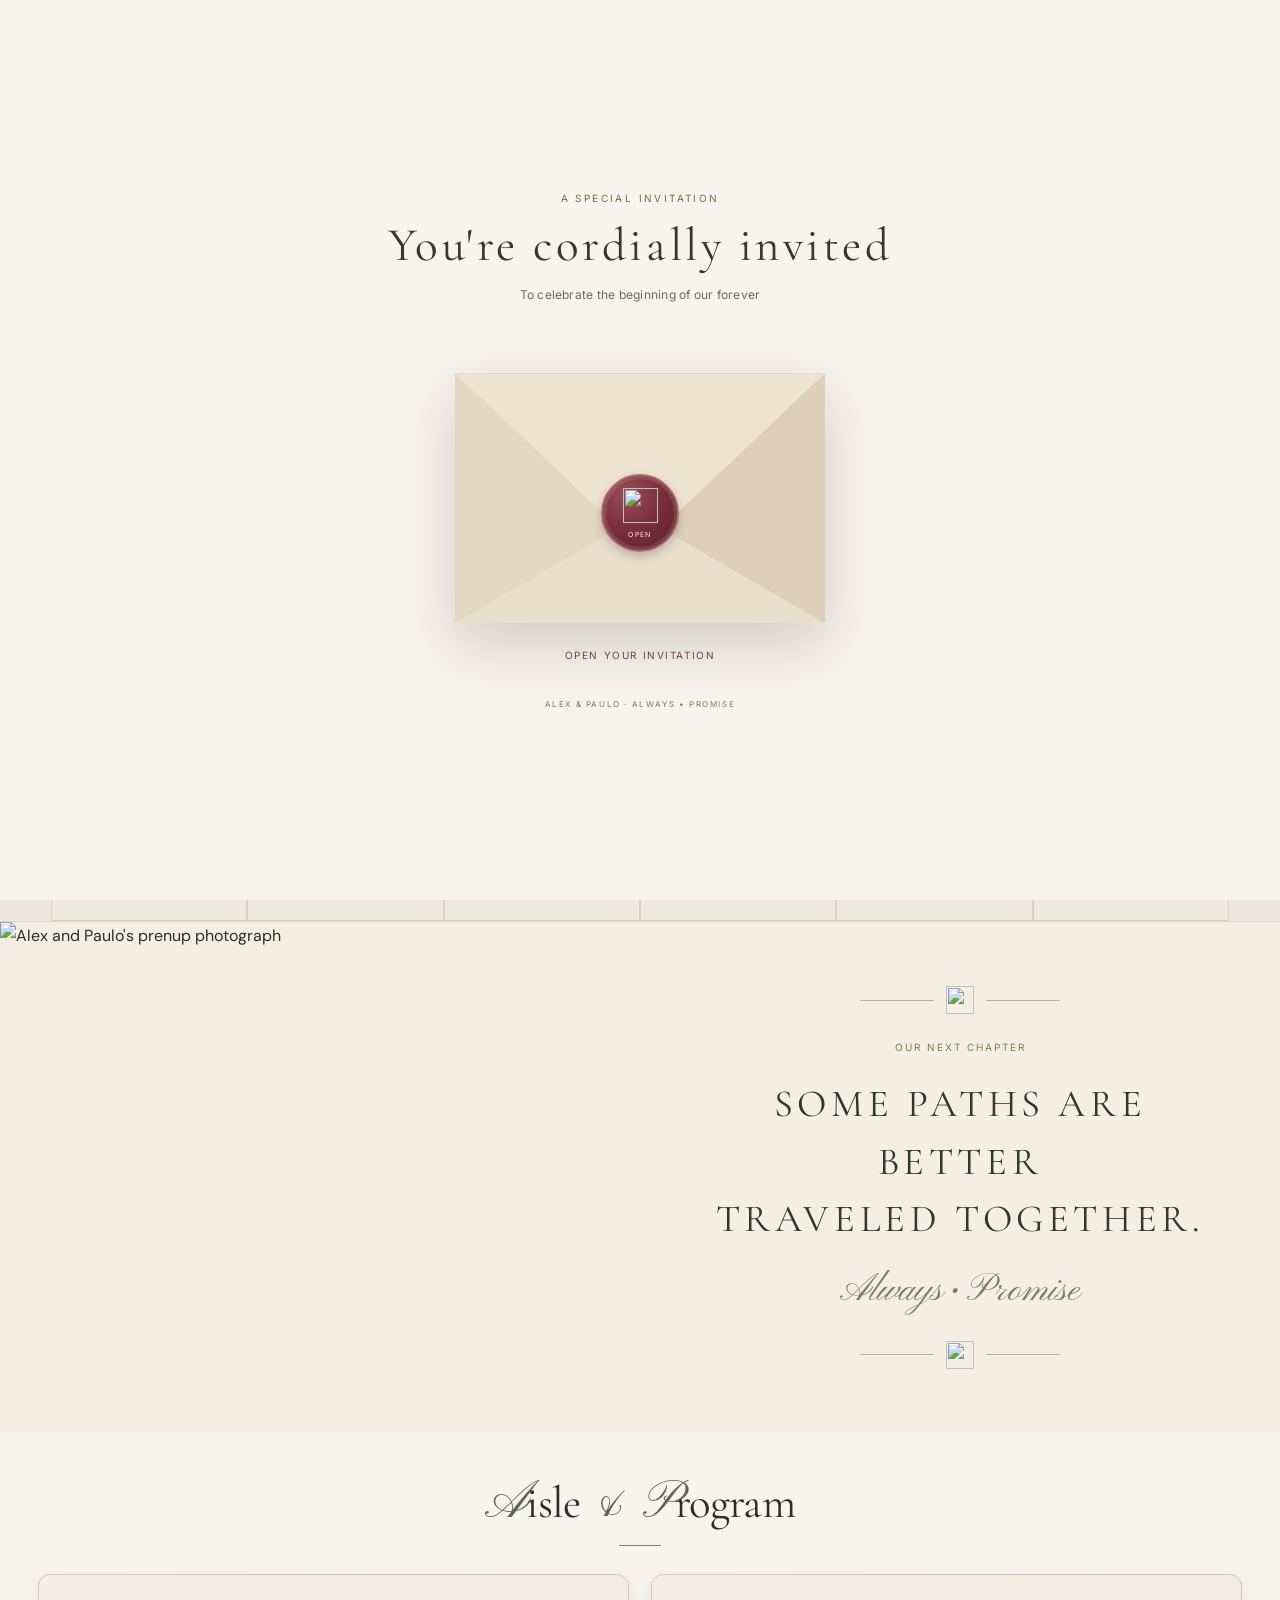
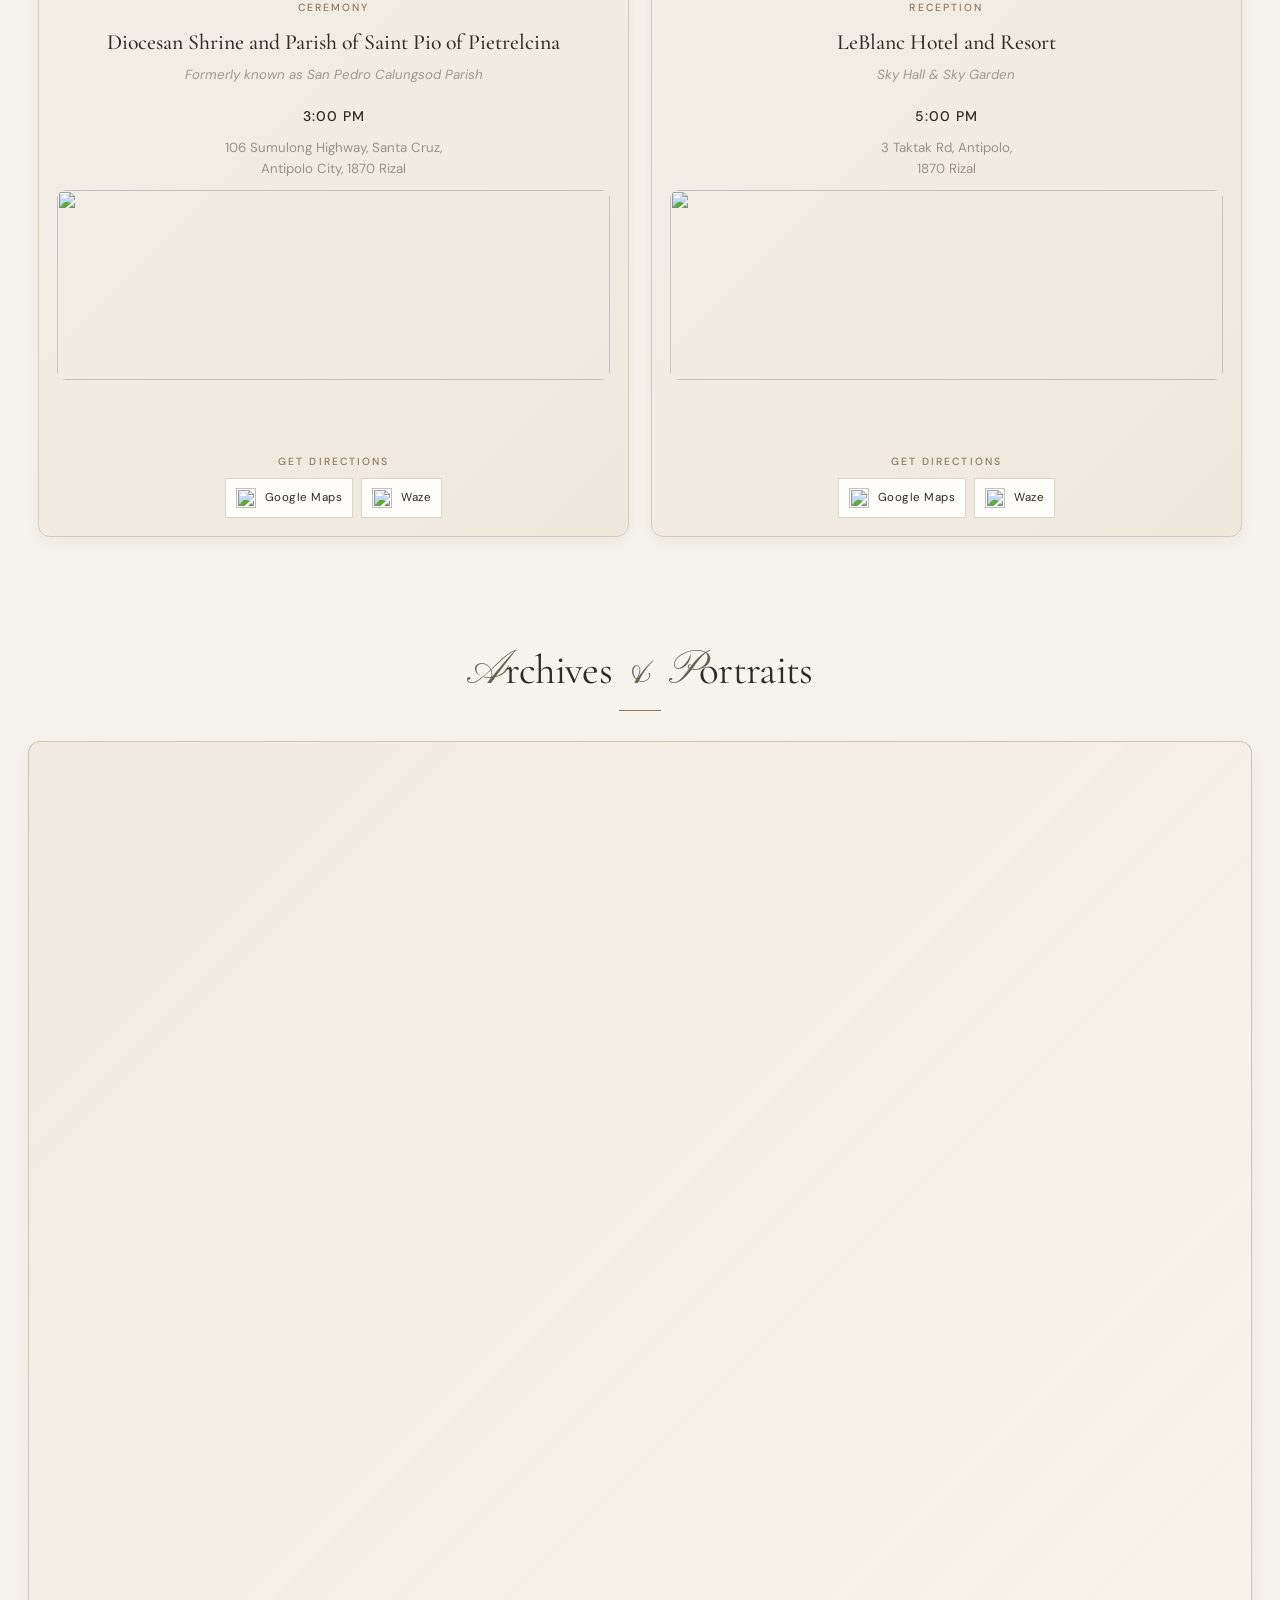
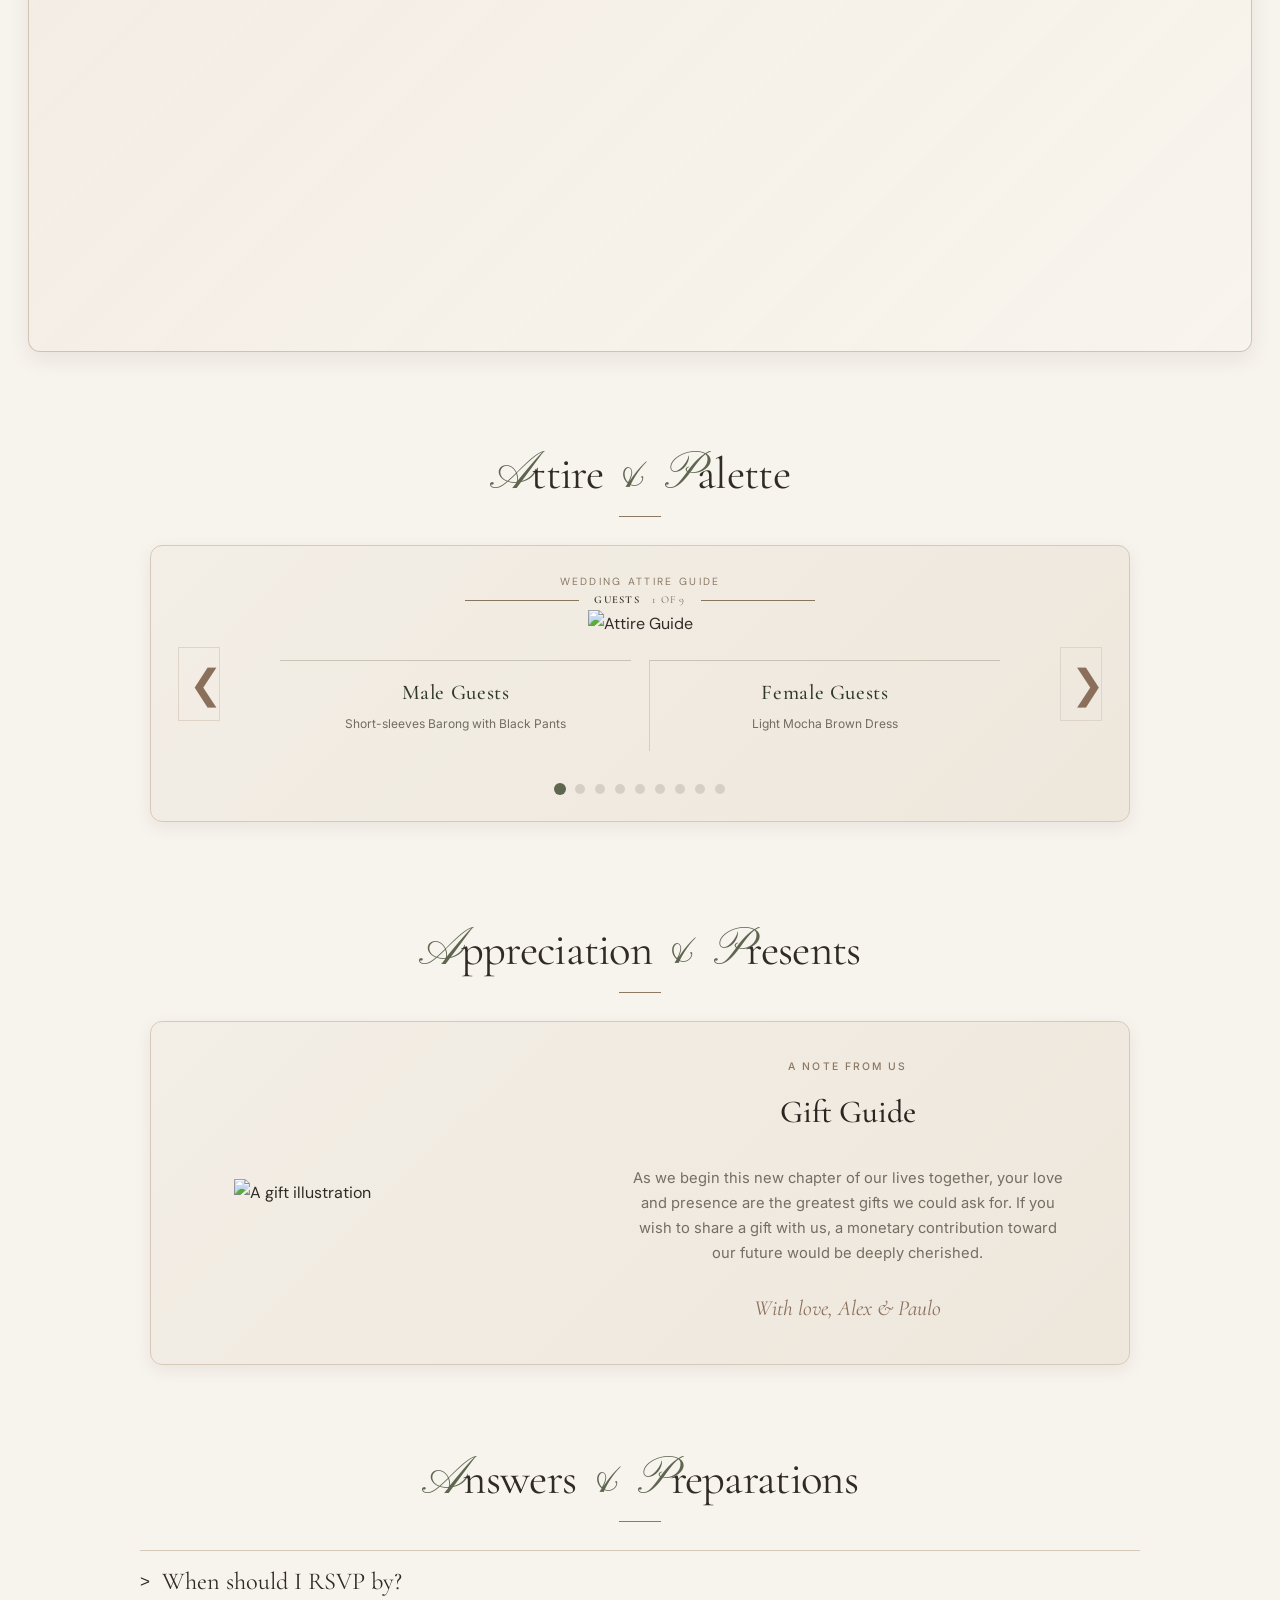
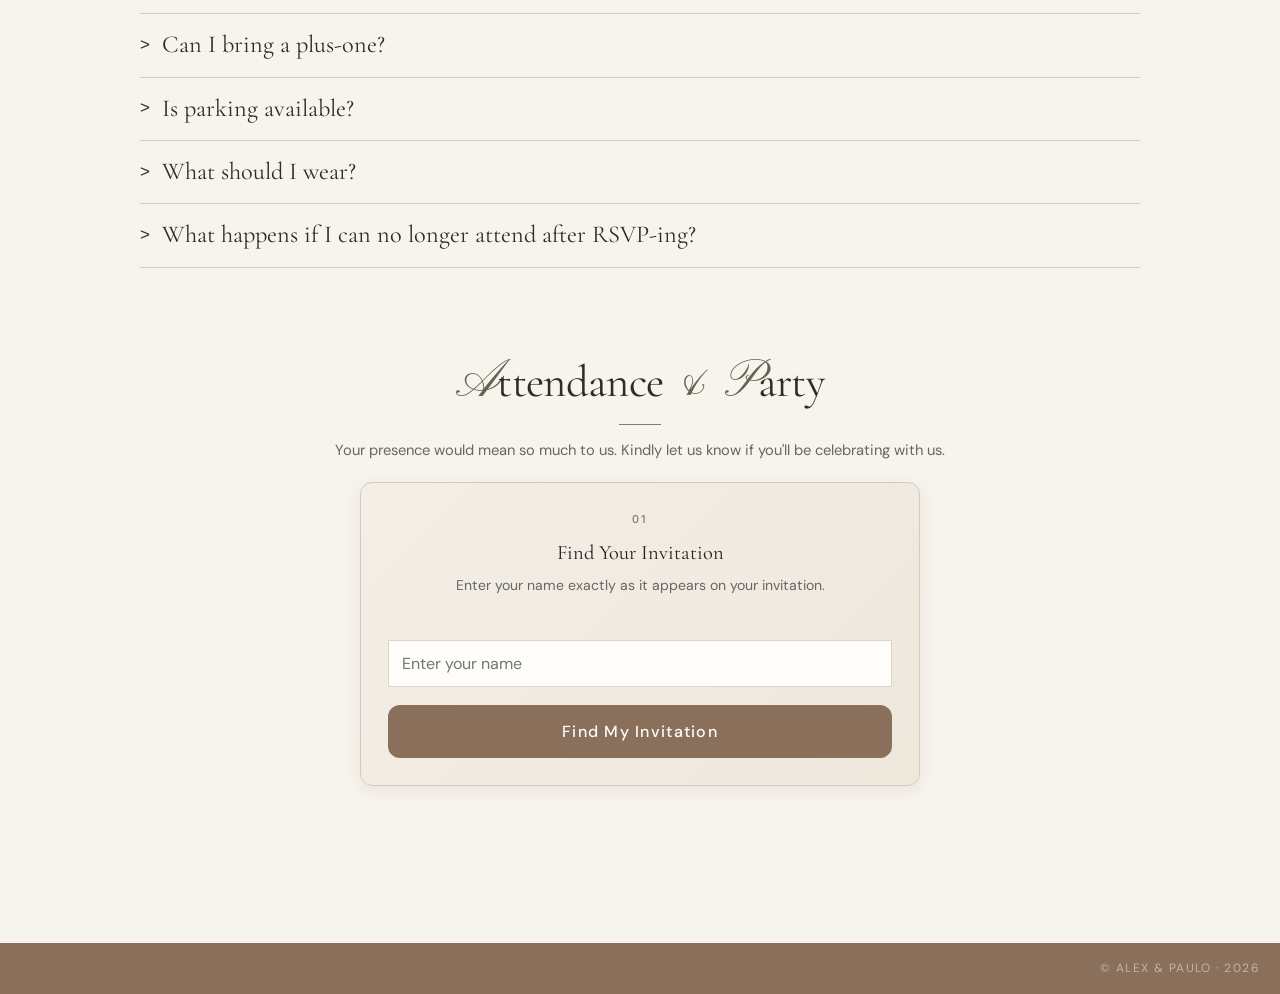
==== commit 363da4bd: "attire colors update" ====
--- a/index.html
+++ b/index.html
@@ -565,7 +565,7 @@
                 <img src="images/gallery/gallery16.webp" alt="Alex and Paulo — portrait 16" loading="lazy" decoding="async">
                 <img src="images/gallery/gallery17.webp" alt="Alex and Paulo — portrait 17" loading="lazy" decoding="async">
                 <img src="images/gallery/gallery18.webp" alt="Alex and Paulo — portrait 18" loading="lazy" decoding="async">
-                <img src="images/gallery/gallery19.webp" alt="Alex and Paulo — portrait 19" loading="lazy" decoding="async">
+                <img src="images/gallery/gallery19.jpg" alt="Alex and Paulo — portrait 19" loading="lazy" decoding="async">
                 <img src="images/gallery/gallery20.webp" alt="Alex and Paulo — portrait 20" loading="lazy" decoding="async">
 
             </div>
@@ -650,7 +650,7 @@
                     </div>
 
                     <div class="mobile-gallery-card">
-                        <img src="images/gallery/gallery19.webp" alt="Paulo & Alex photo 19" loading="lazy">
+                        <img src="images/gallery/gallery19.jpg" alt="Paulo & Alex photo 19" loading="lazy">
                     </div>
 
                     <div class="mobile-gallery-card">
@@ -1268,7 +1268,6 @@
     </script>
 
     <script>
-
         const attireSlides = [
 
             {
@@ -1281,7 +1280,7 @@
                     },
                     {
                         title: "Female Guests",
-                        text: "Light Brown Dress"   
+                        text: "Light Mocha Brown Dress"
                     }
                 ]
             },
@@ -1296,7 +1295,7 @@
                     },
                     {
                         title: "Female Principal Sponsor",
-                        text: "Khaki Filipiniana or Modern Filipiniana Formal Dress"
+                        text: "Khaki Beige – Filipiniana or Modern Filipiniana Formal Attire"
                     }
                 ]
             },
@@ -1307,11 +1306,11 @@
                 descriptions: [
                     {
                         title: "Mother",
-                        text: "Brown Filipiniana formal dress"
+                        text: "Medium Chocolate Brown – Formal Filipiniana Attire"
                     },
                     {
                         title: "Father",
-                        text: "Barong with brown pants"
+                        text: "Barong with Khaki Pants"
                     }
                 ]
             },
@@ -1344,7 +1343,7 @@
                 descriptions: [
                     {
                         title: "Groomsmen",
-                        text: "Chinese-collar Barong with Khaki Pants"
+                        text: "Chinese-collar Barong with Black Pants"
                     }
                 ]
             },
@@ -1383,7 +1382,15 @@
             }
 
         ];
+
+
+        /* =========================================
+        1. ATTIRE VARIABLES
+        ========================================= */
+
         let attireIndex = 0;
+
+        let attireUpdateToken = 0;
 
         const attireImage =
             document.getElementById("attireImage");
@@ -1397,26 +1404,95 @@
         const dots =
             document.querySelectorAll(".dot");
 
-        
         const descriptionContainer =
             document.getElementById("attireDescription");
 
-                
-        function updateAttire() {
+
+        /* =========================================
+        2. PRELOAD AND CACHE ALL ATTIRE IMAGES
+        ========================================= */
+
+        const attireImageCache = new Map();
+
+        function preloadAttireImage(src) {
+
+            // Reuse an existing preload request
+            if (attireImageCache.has(src)) {
+                return attireImageCache.get(src);
+            }
+
+            const imagePromise = new Promise((resolve) => {
+
+                const img = new Image();
+
+                img.onload = () => resolve(img);
+
+                img.onerror = () => resolve(null);
+
+                img.src = src;
+
+                // Handle images already available in browser cache
+                if (img.complete) {
+                    resolve(
+                        img.naturalWidth > 0 ? img : null
+                    );
+                }
+
+            }).then(async (img) => {
+
+                // Decode the image before allowing it to display
+                if (img && typeof img.decode === "function") {
+
+                    try {
+                        await img.decode();
+                    } catch (error) {
+                        // Continue if browser decoding is unsupported
+                    }
+
+                }
+
+                return img;
+
+            });
+
+            attireImageCache.set(src, imagePromise);
+
+            return imagePromise;
+        }
+
+
+        // Start loading all nine images immediately
+        attireSlides.forEach((slide) => {
+            preloadAttireImage(slide.image);
+        });
+
+
+        /* =========================================
+        3. UPDATE ATTIRE SLIDE
+        ========================================= */
+
+        async function updateAttire() {
+
+            // Prevent older image requests from overriding newer selections
+            const currentToken = ++attireUpdateToken;
 
             // Fade out the current image
             attireImage.style.opacity = 0;
 
-            // Get the currently selected slide
+            // Get selected slide
             const currentSlide = attireSlides[attireIndex];
 
-            // Update the role and slide counter
+
+            /* UPDATE ROLE AND COUNTER */
+
             attireRole.textContent = currentSlide.role;
 
             attireCounter.textContent =
                 `${attireIndex + 1} of ${attireSlides.length}`;
 
-            // Update the active dot
+
+            /* UPDATE ACTIVE DOT */
+
             dots.forEach(dot => {
                 dot.classList.remove("active");
             });
@@ -1425,65 +1501,119 @@
                 dots[attireIndex].classList.add("active");
             }
 
-            // UPDATE THE DESCRIPTIONS
+
+            /* UPDATE DESCRIPTIONS */
+
             descriptionContainer.innerHTML = "";
 
-            // Show two columns only if the slide has two descriptions
             descriptionContainer.classList.toggle(
                 "has-two",
                 currentSlide.descriptions.length === 2
             );
 
-            // Create each description for the current slide
             currentSlide.descriptions.forEach(function (item) {
 
-                const descriptionItem = document.createElement("div");
-                descriptionItem.className = "attire-description-item";
+                const descriptionItem =
+                    document.createElement("div");
+
+                descriptionItem.className =
+                    "attire-description-item";
 
                 const title = document.createElement("h5");
+
                 title.textContent = item.title;
 
                 const text = document.createElement("p");
+
                 text.textContent = item.text;
 
                 descriptionItem.appendChild(title);
+
                 descriptionItem.appendChild(text);
 
                 descriptionContainer.appendChild(descriptionItem);
 
             });
 
-            // Change the image after the short fade-out
-            setTimeout(() => {
-
-                attireImage.src = currentSlide.image;
-
+
+            /* =========================================
+            4. WAIT FOR IMAGE TO LOAD AND DECODE
+            ========================================= */
+
+            const loadedImage =
+                await preloadAttireImage(currentSlide.image);
+
+            // Ignore outdated image requests
+            if (currentToken !== attireUpdateToken) {
+                return;
+            }
+
+            // Keep the existing image visible if loading fails
+            if (!loadedImage) {
                 attireImage.style.opacity = 1;
-
-            }, 150);
+                return;
+            }
+
+
+            /* =========================================
+            5. SWITCH IMAGE AND FADE IN
+            ========================================= */
+
+            attireImage.src = currentSlide.image;
+
+            // Wait for the browser to apply the image change
+            requestAnimationFrame(() => {
+
+                requestAnimationFrame(() => {
+
+                    // Make sure this is still the latest selection
+                    if (currentToken !== attireUpdateToken) {
+                        return;
+                    }
+
+                    // Fade in the fully loaded image
+                    attireImage.style.opacity = 1;
+
+                });
+
+            });
 
         }
 
+
+        /* =========================================
+        6. INITIALIZE ATTIRE
+        ========================================= */
+
         updateAttire();
+
+
+        /* =========================================
+        7. NEXT BUTTON
+        ========================================= */
+
         document
             .querySelector(".attire-next")
             .addEventListener("click", () => {
 
                 attireIndex =
-                    (attireIndex + 1)
-                    % attireSlides.length;
+                    (attireIndex + 1) % attireSlides.length;
 
                 updateAttire();
 
             });
+
+
+        /* =========================================
+        8. PREVIOUS BUTTON
+        ========================================= */
 
         document
             .querySelector(".attire-prev")
             .addEventListener("click", () => {
 
                 attireIndex =
-                    (attireIndex - 1 +
-                    attireSlides.length)
+                    (attireIndex - 1 + attireSlides.length)
                     % attireSlides.length;
 
                 updateAttire();
@@ -1491,6 +1621,7 @@
             });
 
     </script>
+
 
     <script>
         let attireTouchStart = 0;
--- a/style.css
+++ b/style.css
@@ -3,31 +3,19 @@
 ========================= */
 
 :root {
-
     --bg: #f8f6f2;
-
     --card: #ffffff;
-
     --text: #2f2f2f;
-
     --muted: #777777;
-
     --border: #e7e2db;
-
     --sage: #7b8773;
-
     --olive: #5f6650;
-
     --brown: #8a6f5b;
-
     --beige: #d8c9b5;
-
     --shadow:
         0 10px 30px rgba(0, 0, 0, .05);
-
     --shadow-hover:
         0 18px 45px rgba(0, 0, 0, .08);
-
     --radius: 18px;
 }
 
@@ -71,7 +59,6 @@
     font-family:
         'Cormorant Garamond',
         serif;
-
     font-weight: 500;
 }
 
@@ -131,14 +118,14 @@
 
 .hero-copy,
 .countdown {
-  position: relative;
-  z-index: 1;
+    position: relative;
+    z-index: 1;
 }
 
 .hero-copy {
-  max-width: 500px;
-  margin: 12px 12px 12px 50px;
-  text-align: left;
+    max-width: 500px;
+    margin: 12px 12px 12px 50px;
+    text-align: left;
 }
 
 .hero h1 {
@@ -147,62 +134,42 @@
 }
 
 .hero-subtitle {
-
     color: rgba(255, 255, 255, .85);
-
     text-transform: uppercase;
-
     letter-spacing: 5px;
-
     margin-top: 0px;
 }
 
 .hero-subtext {
     font-family: 'Pinyon Script', cursive;
-
     color: rgba(255, 255, 255, .85);
-
     letter-spacing: 5px;
-
     margin-top: 15px;
 }
 
 .hero-date {
-
     color: white;
-
     margin-top: 18px;
-
     font-size: 1.2rem;
 }
 
 .hero-time {
-
     color: white;
-
     font-size: 1.2rem;
 }
 
 .scroll-button {
-
     margin-top: 20px;
-
     padding:
         14px 28px;
-
     border: 1px solid white;
-
     color: white;
-
     text-decoration: none;
-
     transition: .3s;
 }
 
 .scroll-button:hover {
-
     background: white;
-
     color: black;
 }
 
@@ -211,30 +178,21 @@
 ========================= */
 
 .section {
-
     max-width: 1100px;
-
     margin: 0 auto;
-
     padding:
         50px 20px;
 }
 
 .section-header {
-
     text-align: center;
-
     margin-bottom: 20px;
 }
 
 .section-line {
-
     width: 90px;
-
     height: 1px;
-
     background: var(--sage);
-
     margin:
         -19px auto 0;
 }
@@ -271,24 +229,16 @@
 ========================= */
 
 .card {
-
     background: var(--card);
-
     border: 1px solid var(--border);
-
     border-radius: var(--radius);
-
     padding: 35px;
-
     margin-bottom: 25px;
-
     box-shadow: var(--shadow);
-
     transition: .3s;
 }
 
 .card:hover {
-
     box-shadow:
         var(--shadow-hover);
 }
@@ -298,28 +248,18 @@
 ========================= */
 
 input {
-
     width: 100%;
-
     padding: 16px;
-
     margin-top: 15px;
-
     border:
-
         1px solid var(--border);
-
     border-radius: 12px;
-
     font-size: 1rem;
-
     background: white;
 }
 
 input:focus {
-
     outline: none;
-
     border-color: var(--sage);
 }
 
@@ -328,37 +268,25 @@
 ========================= */
 
 button {
-
     border: none;
-
     cursor: pointer;
-
     transition: .3s;
 }
 
 #searchButton,
 .primary-btn {
-
     width: 100%;
-
     margin-top: 18px;
-
     padding: 16px;
-
     border-radius: 12px;
-
     background: var(--sage);
-
     color: white;
-
     font-size: 1rem;
-
     font-weight: 500;
 }
 
 #searchButton:hover,
 .primary-btn:hover {
-
     background: var(--olive);
     display: flex;
     align-items: center;
@@ -366,26 +294,17 @@
 }
 
 .secondary-btn {
-
     width: 100%;
-
     max-width: 420px;
-
     margin-top: 15px;
-
     padding: 16px;
-
     border-radius: 12px;
-
     background: white;
-
     color: #8b0000;
-
     border: 1px solid #d8b0b0;
 }
 
 .secondary-btn:hover {
-
     background: #faf3f3;
 }
 
@@ -431,15 +350,10 @@
 ========================= */
 
 #rsvpStatus {
-
     margin-top: 15px;
-
     font-weight: 700;
-
     font-size: 1.05rem;
-
     letter-spacing: .5px;
-
     color: #b3261e;
 }
 
@@ -448,12 +362,10 @@
 ========================= */
 
 .action-buttons {
-
     margin-top: 30px;
 }
 
 .hidden {
-
     display: none !important;
 }
 
@@ -462,36 +374,24 @@
 ========================= */
 
 .guest-row {
-
     display: flex;
-
     justify-content: space-between;
-
     align-items: center;
-
     gap: 15px;
-
     margin-top: 20px;
 }
 
 .remove-btn {
-
     background: transparent;
-
     border: 1px solid #d8c9c9;
-
     color: #a94442;
-
     border-radius: 10px;
-
     padding:
         8px 16px;
-
-    font-size: .9rem;
+    font-size: .8rem;
 }
 
 .remove-btn:hover {
-
     background:
         #faf1f1;
 }
@@ -501,20 +401,14 @@
 ========================= */
 
 .small-text {
-
     color: var(--muted);
-
     font-size: .95rem;
-
     margin-top: 10px;
 }
 
 #rsvpError {
-
     margin-top: 15px;
-
     font-weight: 600;
-
     color: #c62828;
 }
 
@@ -523,32 +417,22 @@
 ========================= */
 
 .gallery {
-
     display: grid;
-
     grid-template-columns:
         repeat(3, 1fr);
-
     gap: 20px;
 }
 
 .gallery img {
-
     width: 100%;
-
     border-radius: 16px;
-
     display: block;
-
     object-fit: cover;
-
     aspect-ratio: 4 / 5;
-
     transition: .3s;
 }
 
 .gallery img:hover {
-
     transform:
         translateY(-4px);
 }
@@ -634,13 +518,9 @@
        ----------------------------------------------------- */
 
     .mobile-gallery {
-
         display: block;
-
         width: 100%;
-
         box-sizing: border-box;
-
         overflow: hidden;
     }
 
@@ -650,41 +530,29 @@
        ----------------------------------------------------- */
 
     .mobile-gallery-stack {
-
         position: relative;
-
         width: 100%;
-
         /*
            Keeps the gallery from becoming excessively
            wide on larger phones.
         */
-
         max-width: 390px;
-
         /*
            4:5 ratio to match your existing gallery.
 
            Width : Height
            4     : 5
         */
-
         aspect-ratio: 4 / 5;
-
         margin: 0 auto;
-
         /*
            IMPORTANT:
            Allows normal vertical page scrolling while
            still allowing horizontal swipe gestures.
         */
-
         touch-action: pan-y;
-
         user-select: none;
-
         -webkit-user-select: none;
-
         -webkit-tap-highlight-color: transparent;
     }
 
@@ -694,39 +562,25 @@
        ----------------------------------------------------- */
 
     .mobile-gallery-card {
-
         position: absolute;
-
         top: 35px;
-
         left: 20px;
-
         width: 85%;
-
         height: 85%;
-
         overflow: hidden;
-
         border-radius: 25px;
-
         background: #f4f4f4;
-
         /*
            Makes the stack feel like physical cards.
         */
-
         box-shadow:
             0 10px 25px rgba(0, 0, 0, 0.12);
-
         cursor: grab;
-
         will-change: transform, opacity;
-
         /*
            Smooth animation when cards move into
            their new stack positions.
         */
-
         transition:
             transform .35s cubic-bezier(.22,
                 1,
@@ -738,7 +592,6 @@
 
 
     .mobile-gallery-card:active {
-
         cursor: grabbing;
     }
 
@@ -748,26 +601,17 @@
        ----------------------------------------------------- */
 
     .mobile-gallery-card img {
-
         width: 100%;
-
         height: 100%;
-
         display: block;
-
         object-fit: cover;
-
         /*
            Prevent the browser from treating the image
            itself as a draggable object.
         */
-
         pointer-events: none;
-
         user-select: none;
-
         -webkit-user-select: none;
-
         -webkit-user-drag: none;
     }
 
@@ -780,50 +624,40 @@
     /* TOP PHOTO */
     .mobile-gallery-card:nth-child(1) {
         z-index: 14;
-
         transform:
             translate(0, 0) rotate(0deg) scale(1);
-
         opacity: 1;
     }
 
     /* SECOND PHOTO — peek out from the upper right */
     .mobile-gallery-card:nth-child(2) {
         z-index: 13;
-
         transform:
             translate(13px, -9px) rotate(5deg) scale(.96);
-
         opacity: 1;
     }
 
     /* THIRD PHOTO — peek out from the upper left */
     .mobile-gallery-card:nth-child(3) {
         z-index: 12;
-
         transform:
             translate(-12px, 7px) rotate(-4deg) scale(.93);
-
         opacity: 1;
     }
 
     /* FOURTH PHOTO — offset in the opposite direction */
     .mobile-gallery-card:nth-child(4) {
         z-index: 11;
-
         transform:
             translate(8px, 17px) rotate(7deg) scale(.90);
-
         opacity: 1;
     }
 
     /* HIDE DEEPER PHOTOS */
     .mobile-gallery-card:nth-child(n + 5) {
         z-index: 1;
-
         transform:
             translate(-5px, 23px) rotate(-3deg) scale(.88);
-
         opacity: 0;
         pointer-events: none;
     }
@@ -845,14 +679,11 @@
        ----------------------------------------------------- */
 
     .mobile-gallery-card.is-dragging {
-
         /*
            Disable the normal transition while the user
            is physically dragging the card.
         */
-
         transition: none;
-
         box-shadow:
             0 20px 40px rgba(0, 0, 0, 0.18);
     }
@@ -863,12 +694,9 @@
        ----------------------------------------------------- */
 
     .mobile-gallery-card.swipe-left {
-
         transform:
             translateX(-130%) rotate(-12deg);
-
         opacity: 0;
-
         pointer-events: none;
     }
 
@@ -878,12 +706,9 @@
        ----------------------------------------------------- */
 
     .mobile-gallery-card.swipe-right {
-
         transform:
             translateX(130%) rotate(12deg);
-
         opacity: 0;
-
         pointer-events: none;
     }
 
@@ -893,23 +718,15 @@
        ----------------------------------------------------- */
 
     .mobile-gallery-hint {
-
         margin:
-
             30px 0 0;
-
         text-align: center;
-
         font-family:
             "Inter",
             sans-serif;
-
         font-size: 10px;
-
         letter-spacing: 2px;
-
         text-transform: uppercase;
-
         opacity: .45;
     }
 }
@@ -922,14 +739,11 @@
 @media (max-width: 380px) {
 
     .mobile-gallery {
-
         padding-left: 0;
-
         padding-right: 0;
     }
 
     .mobile-gallery-stack {
-
         width: 100%;
     }
 }
@@ -944,46 +758,28 @@
 */
 
 .gallery-lightbox {
-
     position: fixed;
-
     inset: 0;
-
     width: 100%;
-
     height: 100%;
-
     background:
         rgba(0, 0, 0, .94);
-
     display: flex;
-
     align-items: center;
-
     justify-content: center;
-
     z-index: 99999;
-
     opacity: 0;
-
     visibility: hidden;
-
     pointer-events: none;
-
     transition:
-
         opacity .3s ease,
-
         visibility .3s ease;
 }
 
 
 .gallery-lightbox.active {
-
     opacity: 1;
-
     visibility: visible;
-
     pointer-events: auto;
 }
 
@@ -993,41 +789,25 @@
 --------------------------------------------------------- */
 
 .lightbox-image-container {
-
     width: 88vw;
-
     height: 88vh;
-
     display: flex;
-
     align-items: center;
-
     justify-content: center;
-
     overflow: hidden;
 }
 
 
 #lightboxImage {
-
     max-width: 100%;
-
     max-height: 100%;
-
     width: auto;
-
     height: auto;
-
     object-fit: contain;
-
     display: block;
-
     user-select: none;
-
     -webkit-user-select: none;
-
     -webkit-user-drag: none;
-
     transition:
         opacity .2s ease;
 }
@@ -1038,41 +818,25 @@
 --------------------------------------------------------- */
 
 .lightbox-close {
-
     position: absolute;
-
     top: 20px;
-
     right: 25px;
-
     width: 45px;
-
     height: 45px;
-
     border: none;
-
     background: transparent;
-
     color: white;
-
     font-family: Arial, sans-serif;
-
     font-size: 38px;
-
     font-weight: 200;
-
     line-height: 1;
-
     cursor: pointer;
-
     z-index: 10;
-
     opacity: .85;
 }
 
 
 .lightbox-close:hover {
-
     opacity: 1;
 }
 
@@ -1083,34 +847,20 @@
 
 .lightbox-prev,
 .lightbox-next {
-
     position: absolute;
-
     top: 50%;
-
     transform:
         translateY(-50%);
-
     width: 55px;
-
     height: 70px;
-
     border: none;
-
     background: transparent;
-
     color: white;
-
     font-size: 34px;
-
     font-weight: 200;
-
     cursor: pointer;
-
     z-index: 10;
-
     opacity: .75;
-
     transition:
         opacity .2s ease;
 }
@@ -1118,19 +868,16 @@
 
 .lightbox-prev:hover,
 .lightbox-next:hover {
-
     opacity: 1;
 }
 
 
 .lightbox-prev {
-
     left: 20px;
 }
 
 
 .lightbox-next {
-
     right: 20px;
 }
 
@@ -1140,52 +887,39 @@
    ========================================================= */
 
 @media (max-width: 768px) {
-
     .lightbox-image-container {
-
         width: 94vw;
-
         height: 84vh;
     }
 
 
     #lightboxImage {
-
         max-width: 94vw;
-
         max-height: 84vh;
     }
 
 
     .lightbox-close {
-
         top: 12px;
-
         right: 12px;
-
         font-size: 34px;
     }
 
 
     .lightbox-prev,
     .lightbox-next {
-
         width: 40px;
-
         height: 55px;
-
         font-size: 26px;
     }
 
 
     .lightbox-prev {
-
         left: 3px;
     }
 
 
     .lightbox-next {
-
         right: 3px;
     }
 }
@@ -1197,48 +931,36 @@
 ========================= */
 
 .palette {
-
     display: flex;
-
     justify-content: center;
-
     gap: 18px;
-
     margin-top: 30px;
 }
 
 .color {
-
     width: 70px;
-
     height: 70px;
-
     border-radius: 50%;
-
     border:
         1px solid rgba(0, 0, 0, .08);
 }
 
 .sage {
-
     background:
         #8b9581;
 }
 
 .olive {
-
     background:
         #626953;
 }
 
 .brown {
-
     background:
         #866a57;
 }
 
 .beige {
-
     background:
         #d7c8b4;
 }
@@ -1248,26 +970,18 @@
 ========================= */
 
 .faq {
-
     display: flex;
-
     flex-direction: column;
-
     gap: 20px;
 }
 
 .faq-item {
-
     background: white;
-
     border-top: 1px solid var(--border);
-
     padding: 25px;
-
 }
 
 .faq-item h4 {
-
     margin-bottom: 10px;
 }
 
@@ -1281,21 +995,16 @@
     text-align: right;
     padding:
         15px 20px;
-
     background: var(--brown);
-
     margin-top: 100px;
 }
 
 .footer-monogram {
-
     width: 90px;
-
     margin-bottom: 20px;
 }
 
 footer h3 {
-
     margin-top: 10px;
 }
 
@@ -1322,7 +1031,7 @@
     }
 
     .guest-row {
-        flex-direction: column;
+        flex-direction: row;
         align-items: flex-start;
     }
 
@@ -1442,18 +1151,13 @@
     align-items: center;
     justify-content: center;
     gap: 9px;
-
     min-width: 160px;
     padding: 12px 18px;
-
     border: 1px solid rgba(0, 0, 0, 0.15);
-
     color: inherit;
     text-decoration: none;
-
     font-size: 12px;
     letter-spacing: 0.5px;
-
     transition: all 0.25s ease;
 }
 
@@ -1509,19 +1213,14 @@
 
 .modal {
     position: fixed;
-
     top: 0;
     left: 0;
-
     width: 100%;
     height: 100%;
-
     background: rgba(0, 0, 0, 0.45);
-
     display: flex;
     justify-content: center;
     align-items: center;
-
     z-index: 9999;
 }
 
@@ -1531,14 +1230,10 @@
 
 .modal-content {
     background: white;
-
     width: 90%;
     max-width: 500px;
-
     padding: 30px;
-
     border-radius: 12px;
-
     text-align: center;
 }
 
@@ -1546,13 +1241,10 @@
     position: fixed;
     inset: 0;
     z-index: 9999;
-
     display: flex;
     align-items: center;
     justify-content: center;
-
     padding: 20px;
-
     background: rgba(0, 0, 0, 0.45);
 }
 
@@ -1563,82 +1255,59 @@
 .modal-card {
     width: 100%;
     max-width: 420px;
-
     box-sizing: border-box;
-
     padding: 30px 26px;
-
     background: #ffffff;
-
     border-radius: 16px;
-
     text-align: center;
-
     box-shadow:
         0 20px 50px rgba(0, 0, 0, 0.18);
 }
 
 .modal-card h3 {
     margin: 0 0 12px;
-
     font-size: 22px;
     font-weight: 500;
-
     color: #222222;
 }
 
 .modal-card p {
     margin: 0 auto 24px;
-
     max-width: 340px;
-
     font-size: 14px;
     line-height: 1.6;
-
     color: #666666;
 }
 
 .modal-actions {
     display: flex;
     gap: 10px;
-
     width: 100%;
 }
 
 .modal-actions button {
     flex: 1;
-
     min-height: 46px;
-
     padding: 12px 16px;
-
     border-radius: 8px;
-
     font-family: inherit;
     font-size: 13px;
-
     cursor: pointer;
 }
 
 .modal-cancel-btn {
     background: transparent;
-
     border: 1px solid #d8d8d8;
-
     color: #444444;
 }
 
 .modal-remove-btn {
-
     background: var(--sage);
-
     color: #ffffff;
 }
 
 .modal-remove-btn:hover {
-
     background: var(--olive);
-
 }
 
 .modal-actions button:active {
@@ -1648,16 +1317,12 @@
 #declineMessage {
     width: 100%;
     height: 220px;
-
     padding: 18px;
-
     border: 1px solid #d8d8d8;
     border-radius: 12px;
-
     font-family: 'Cormorant Garamond', serif;
     font-size: 20px;
     line-height: 1.8;
-
     resize: none;
     box-sizing: border-box;
 }
@@ -1666,7 +1331,7 @@
    MOBILE
    ========================= */
 
-@media (max-width: 600px) {
+@media (max-width: 768px) {
 
     .modal-overlay {
         padding: 18px;
@@ -1674,9 +1339,7 @@
 
     .modal-card {
         max-width: 100%;
-
         padding: 26px 20px;
-
         border-radius: 14px;
     }
 
@@ -1716,52 +1379,39 @@
 .section-intro {
     max-width: 500px;
     margin: 18px auto 0;
-
     text-align: center;
-
     font-size: 15px;
     line-height: 1.8;
-
     color: #666;
 }
 
 .rsvp-card {
     margin-bottom: 28px;
     padding: 40px;
-
     text-align: center;
 }
 
 .step-number {
     margin-bottom: 12px;
-
     font-family: 'Inter', sans-serif;
-
     font-size: 11px;
     font-weight: 500;
-
     letter-spacing: 0.35em;
-
     color: #8c8c8c;
 }
 
 .rsvp-card h3 {
     margin-bottom: 12px;
-
     font-family: 'Cormorant Garamond', serif;
-
     font-size: 34px;
     font-weight: 400;
-
     color: #222;
 }
 
 .step-description {
     max-width: 420px;
     margin: 0 auto 28px;
-
     color: #666;
-
     line-height: 1.8;
 }
 
@@ -1772,32 +1422,25 @@
 #guestName {
     margin-top: 12px;
     margin-bottom: 12px;
-
     font-family: 'Cormorant Garamond', serif;
-
     font-size: 42px;
-    font-weight: 400;
-
+    font-weight: bold;
     color: #222;
 }
 
 #guest1Text {
     margin-bottom: 16px;
-
     font-size: 13px;
     letter-spacing: 0.08em;
     text-transform: uppercase;
-
     color: #888;
 }
 
 #seatCount {
     margin-bottom: 12px;
-
     font-size: 12px;
     letter-spacing: 0.22em;
     text-transform: uppercase;
-
     color: #555;
 }
 
@@ -1810,13 +1453,10 @@
 .email-confirmation-notice {
     margin: 18px auto 0;
     max-width: 420px;
-
     font-family: 'Inter', sans-serif;
     font-size: 12px;
     line-height: 1.7;
-
     text-align: center;
-
     color: #777;
 }
 
@@ -1826,36 +1466,27 @@
 
 #partyInstructions {
     max-width: 480px;
-
     margin: 0 auto 30px;
-
     line-height: 1.8;
-
     color: #666;
 }
 
 .guest-row {
     display: flex;
-
     justify-content: space-between;
     align-items: center;
-
     gap: 16px;
-
     margin-top: 18px;
     margin-bottom: 12px;
-
     padding-bottom: 12px;
-
     border-bottom: 1px solid rgba(0, 0, 0, 0.06);
 }
 
 #guest2Text,
 #guest3Text {
     font-family: 'Cormorant Garamond', serif;
-
     font-size: 26px;
-
+    font-weight: bold;
     color: #222;
 }
 
@@ -1865,11 +1496,8 @@
 
 .small-text {
     max-width: 450px;
-
     margin: 0 auto 24px;
-
     line-height: 1.8;
-
     color: #666;
 }
 
@@ -1879,28 +1507,22 @@
 
 .action-buttons {
     margin-top: 30px;
-
     text-align: center;
 }
 
 .primary-btn {
     display: block;
-
     width: 100%;
     max-width: 420px;
-
     margin: 0 auto 16px;
 }
 
 /* .secondary-btn {
     background: transparent;
     border: none;
-
     color: #666;
-
     letter-spacing: 0.12em;
     text-transform: uppercase;
-
     font-size: 12px;
 }
 
@@ -1928,11 +1550,11 @@
 
     #guest2Text,
     #guest3Text {
-        font-size: 22px;
+        font-size: 17px;
     }
 
     .guest-row {
-        flex-direction: column;
+        flex-direction: row;
         align-items: flex-start;
     }
 }
@@ -1959,10 +1581,8 @@
     /* Keep the existing background image, softened with ivory */
     background-color: #f7f3ed;
     background-image:
-        linear-gradient(
-            rgba(247, 243, 237, 0.48),
-            rgba(247, 243, 237, 0.48)
-        ),
+        linear-gradient(rgba(247, 243, 237, 0.48),
+            rgba(247, 243, 237, 0.48)),
         url("images/password-gate.webp");
     background-repeat: no-repeat;
     background-position: center;
@@ -2271,6 +1891,8 @@
 #invitationGate.is-opening .envelope-flap {
     z-index: 1;
     transform: rotateX(180deg);
+    transition-delay: 0s;
+    transition-duration: 0.30;
 }
 
 #invitationGate.is-opening .envelope-letter {
@@ -2278,7 +1900,8 @@
     top: -42%;
     height: 135%;
     transform: translateY(-5%) scale(1);
-    transition-delay: 0.25s;
+    transition-delay: 0.15s;
+    transition-duration: 0.20s;
 }
 
 #invitationGate.is-opening .invitation-hint {
@@ -2287,12 +1910,19 @@
 }
 
 @keyframes invitationHintPulse {
-    0%, 100% { opacity: 0.65; }
-    50% { opacity: 1; }
+
+    0%,
+    100% {
+        opacity: 0.65;
+    }
+
+    50% {
+        opacity: 1;
+    }
 }
 
 /* Mobile adjustments */
-@media (max-width: 600px) {
+@media (max-width: 768px) {
     #invitationGate {
         padding: 22px 18px;
     }
@@ -2324,6 +1954,7 @@
 
 /* Respect reduced-motion preferences */
 @media (prefers-reduced-motion: reduce) {
+
     #invitationGate,
     .envelope-flap,
     .envelope-letter,
@@ -2514,7 +2145,7 @@
 }
 
 /* Subtle divider between the two columns */
-.attire-description.has-two .attire-description-item + .attire-description-item {
+.attire-description.has-two .attire-description-item+.attire-description-item {
     border-left: 1px solid rgba(129, 122, 97, 0.25);
 }
 
@@ -2539,18 +2170,12 @@
 
 .attire-prev,
 .attire-next {
-
     background: transparent;
     border: none;
-
     font-size: 40px;
-
     cursor: pointer;
-
     padding: 10px;
-
     color: #000;
-
     transition: opacity .3s ease;
 }
 
@@ -2560,23 +2185,17 @@
 }
 
 .attire-dots {
-
     display: flex;
     justify-content: center;
     gap: 10px;
-
     margin-top: 25px;
 }
 
 .dot {
-
     width: 10px;
     height: 10px;
-
     border-radius: 50%;
-
     background: #d4d4d4;
-
     transition: .3s ease;
 }
 
@@ -2609,6 +2228,7 @@
     .attire-content img {
         max-width: 100%;
     }
+
     .attire-description {
         margin-top: 14px;
         gap: 8px;
@@ -2637,18 +2257,13 @@
     position: fixed;
     inset: 0;
     background: rgba(0, 0, 0, 0.45);
-
     display: flex;
     align-items: center;
     justify-content: center;
-
     padding: 24px;
-
     z-index: 9999;
-
     opacity: 0;
     visibility: hidden;
-
     transition:
         opacity 0.25s ease,
         visibility 0.25s ease;
@@ -2667,23 +2282,15 @@
 
 .rsvp-success-popup {
     position: relative;
-
     width: 100%;
     max-width: 460px;
-
     background: #fff;
-
     padding: 48px 42px 42px;
-
     border-radius: 18px;
-
     text-align: center;
-
     box-shadow:
         0 20px 60px rgba(0, 0, 0, 0.15);
-
     transform: translateY(10px);
-
     transition:
         transform 0.25s ease;
 }
@@ -2700,23 +2307,16 @@
 
 .rsvp-popup-close {
     position: absolute;
-
     top: 14px;
     right: 18px;
-
     width: 34px;
     height: 34px;
-
     border: none;
     background: transparent;
-
     font-size: 28px;
     font-weight: 300;
-
     color: #555;
-
     cursor: pointer;
-
     line-height: 1;
 }
 
@@ -2725,14 +2325,10 @@
 
 .rsvp-popup-content h3 {
     margin: 0;
-
     font-family: "Cormorant Garamond", serif;
-
     font-size: 32px;
     font-weight: 500;
-
     letter-spacing: 0.02em;
-
     color: #222;
 }
 
@@ -2742,9 +2338,7 @@
 .rsvp-popup-divider {
     width: 45px;
     height: 1px;
-
     background: #222;
-
     margin: 18px auto 24px;
 }
 
@@ -2753,14 +2347,10 @@
 
 .rsvp-popup-content p {
     margin: 0 auto 14px;
-
     max-width: 360px;
-
     font-family: "Inter", sans-serif;
-
     font-size: 14px;
     line-height: 1.7;
-
     color: #555;
 }
 
@@ -2774,26 +2364,17 @@
 
 .rsvp-popup-button {
     margin-top: 18px;
-
     min-width: 150px;
-
     padding: 13px 24px;
-
     border: none;
     border-radius: 999px;
-
     background: var(--sage);
     color: #fff;
-
     font-family: "Inter", sans-serif;
-
     font-size: 12px;
     font-weight: 500;
-
     letter-spacing: 0.12em;
-
     cursor: pointer;
-
     transition:
         opacity 0.2s ease,
         transform 0.2s ease;
@@ -2812,7 +2393,7 @@
    MOBILE
 ========================= */
 
-@media (max-width: 600px) {
+@media (max-width: 768px) {
 
     .rsvp-popup-overlay {
         padding: 20px;
@@ -2820,9 +2401,7 @@
 
     .rsvp-success-popup {
         max-width: 100%;
-
         padding: 42px 28px 32px;
-
         border-radius: 16px;
     }
 
@@ -2854,14 +2433,11 @@
     display: grid;
     grid-template-columns: 0.85fr 1.15fr;
     align-items: center;
-
     max-width: 950px;
     margin: 35px auto 0;
-
     background: var(--card);
     border: 1px solid #e5ded4;
     border-radius: 16px;
-
     overflow: hidden;
 }
 
@@ -2871,7 +2447,6 @@
     display: flex;
     align-items: center;
     justify-content: center;
-
     min-height: 320px;
     padding: 35px;
 
@@ -2883,7 +2458,6 @@
     width: 100%;
     max-width: 250px;
     max-height: 260px;
-
     object-fit: contain;
 }
 
@@ -2897,52 +2471,44 @@
 .gift-eyebrow {
     display: block;
     margin-bottom: 16px;
-
     font-family: 'Inter', sans-serif;
     font-size: 10px;
     font-weight: 500;
     letter-spacing: 3px;
-
     color: #8b7355;
 }
 
 .gift-content h3 {
     margin: 0;
-
     font-family: 'Cormorant Garamond', serif;
     font-size: clamp(28px, 3vw, 38px);
     font-weight: 500;
     line-height: 1.2;
-
     color: #292521;
 }
 
 .gift-content p {
     max-width: 430px;
     margin: 0 auto;
-
     font-family: 'Inter', sans-serif;
     font-size: 14px;
     font-weight: 400;
     line-height: 1.9;
-
     color: var(--brown);
 }
 
 .gift-signoff {
     display: block;
     margin-top: 24px;
-
     font-family: 'Cormorant Garamond', serif;
     font-size: 21px;
     font-style: italic;
-
     color: var(--olive);
 }
 
 /* Mobile */
 
-@media (max-width: 700px) {
+@media (max-width: 768px) {
 
     .gift-section {
         padding-top: 25px;
@@ -2999,31 +2565,22 @@
     position: fixed;
     right: 28px;
     bottom: 28px;
-
     width: 48px;
     height: 48px;
-
     display: flex;
     align-items: center;
     justify-content: center;
-
     background: white;
     color: var(--brown);
-
     border: 1px solid rgba(80, 65, 50, 0.2);
     border-radius: 50%;
-
     box-shadow: 0 5px 20px rgba(0, 0, 0, 0.10);
-
     cursor: pointer;
     z-index: 9999;
-
     opacity: 0;
     visibility: hidden;
     pointer-events: none;
-
     transform: translateY(12px) scale(0.95);
-
     transition:
         opacity 0.35s ease,
         visibility 0.35s ease,
@@ -3047,9 +2604,7 @@
 #backToTop:hover {
     background: var(--brown);
     color: #ffffff;
-
     box-shadow: 0 8px 24px rgba(0, 0, 0, 0.16);
-
     transform: translateY(-4px) scale(1.04);
 }
 
@@ -3072,11 +2627,10 @@
 
 /* Mobile adjustments */
 
-@media (max-width: 600px) {
+@media (max-width: 768px) {
     #backToTop {
         width: 44px;
         height: 44px;
-
         right: 16px;
         bottom: 18px;
     }
@@ -5072,52 +4626,47 @@
 
 /* Wedding Website Menu Button */
 .menu-item {
-  display: flex;
-  flex-direction: column;
-  align-items: center;
-  justify-content: center;
-  gap: 18px;
-
-  min-height: 180px;
-  padding: 24px 16px;
-
-  background-color: #eee9df;
-  border: 1px solid #d9d0c4;
-
-  color: #453b31;
-  text-decoration: none;
-  text-align: center;
-
-  font-family: "Cormorant Garamond", Georgia, serif;
-  font-size: 29px;
-  font-weight: 400;
-  line-height: 1.15;
-
-  transition: background-color 0.3s ease;
+    display: flex;
+    flex-direction: column;
+    align-items: center;
+    justify-content: center;
+    gap: 18px;
+    min-height: 180px;
+    padding: 24px 16px;
+    background-color: #eee9df;
+    border: 1px solid #d9d0c4;
+    color: #453b31;
+    text-decoration: none;
+    text-align: center;
+    font-family: "Cormorant Garamond", Georgia, serif;
+    font-size: 29px;
+    font-weight: 400;
+    line-height: 1.15;
+    transition: background-color 0.3s ease;
 }
 
 .menu-item:hover {
-  background-color: #e5ded2;
+    background-color: #e5ded2;
 }
 
 .menu-icon {
-  color: #9a8873;
-  flex-shrink: 0;
+    color: #9a8873;
+    flex-shrink: 0;
 }
 
 /* Mobile responsive */
 @media (max-width: 480px) {
-  .menu-item {
-    min-height: 150px;
-    padding: 20px 10px;
-    gap: 16px;
-    font-size: 24px;
-  }
-
-  .menu-icon {
-    width: 20px;
-    height: 20px;
-  }
+    .menu-item {
+        min-height: 150px;
+        padding: 20px 10px;
+        gap: 16px;
+        font-size: 24px;
+    }
+
+    .menu-icon {
+        width: 20px;
+        height: 20px;
+    }
 }
 
 /* ---------------------------------------------
@@ -5139,26 +4688,20 @@
 .clear-search-button {
     position: absolute;
     right: 12px;
-    top: 50%;
+    top: 60%;
     transform: translateY(-50%);
-
     width: 28px;
     height: 28px;
-
     display: none;
     align-items: center;
     justify-content: center;
-
     background: transparent;
     border: none;
-
     color: #777;
-    font-size: 23px;
+    font-size: 40px;
     line-height: 1;
-
     cursor: pointer;
     padding: 0;
-
     transition: color 0.2s ease;
 }
 
@@ -5168,4 +4711,160 @@
 
 .clear-search-button.visible {
     display: flex;
-}+}
+
+
+/* =========================================================
+   ATTIRE & PALETTE — MOBILE IMAGE SIZE CONSISTENCY
+   ========================================================= */
+
+@media (max-width: 768px) {
+
+    /* ATTIRE CARD */
+
+    #attire .attire-card {
+        padding: 20px 14px;
+        overflow: hidden;
+    }
+
+
+    /* IMAGE SHOWCASE */
+
+    #attire .attire-showcase {
+        display: flex;
+        align-items: center;
+        justify-content: center;
+        width: 100%;
+        gap: 4px;
+    }
+
+
+    /* IMAGE CONTAINER */
+
+    #attire .attire-content {
+        flex: 1 1 0;
+        width: 100%;
+        min-width: 0;
+        display: flex;
+        flex-direction: column;
+        align-items: center;
+        justify-content: center;
+        overflow: hidden;
+    }
+
+
+    /* ALL ATTIRE IMAGES */
+
+    #attire #attireImage {
+        display: block;
+        width: 100%;
+        height: clamp(340px, 105vw, 440px);
+        max-width: 100%;
+        max-height: none;
+
+        object-fit: contain;
+        object-position: center center;
+
+        margin: 0 auto;
+
+        /* Smooth image transition */
+        transition: opacity 0.35s ease-in-out;
+
+        /* Prevent image layout shifts */
+        flex-shrink: 0;
+    }
+
+
+    /* NAVIGATION BUTTONS */
+
+    #attire .attire-prev,
+    #attire .attire-next {
+        flex: 0 0 32px;
+        width: 32px;
+        min-width: 32px;
+        height: 44px;
+
+        display: flex;
+        align-items: center;
+        justify-content: center;
+
+        padding: 0;
+        margin: 0;
+
+        font-size: 25px;
+        line-height: 1;
+
+        background: transparent;
+        border: none;
+    }
+
+
+    /* ROLE AND COUNTER */
+
+    #attire .attire-meta {
+        font-size: 17px;
+        margin-bottom: 12px;
+        gap: 9px;
+    }
+
+
+    /* DESCRIPTION */
+
+    #attire .attire-description {
+        width: 100%;
+        margin-top: 14px;
+        gap: 8px;
+    }
+
+    #attire .attire-description-item {
+        padding: 14px 8px;
+    }
+
+    #attire .attire-description-item h5 {
+        font-size: 15px;
+        line-height: 1.3;
+    }
+
+    #attire .attire-description-item p {
+        font-size: 10px;
+        line-height: 1.7;
+    }
+
+
+    /* NAVIGATION DOTS */
+
+    #attire .attire-dots {
+        margin-top: 20px;
+        gap: 9px;
+    }
+
+}
+
+
+/* =========================================================
+   SMALL MOBILE SCREENS
+   ========================================================= */
+
+@media (max-width: 768px) {
+
+    #attire .attire-card {
+        padding: 18px 10px;
+    }
+
+    #attire #attireImage {
+        height: 250px;
+    }
+
+    #attire .attire-prev,
+    #attire .attire-next {
+        flex-basis: 28px;
+        width: 28px;
+        min-width: 28px;
+        font-size: 22px;
+    }
+
+    #attire .attire-meta {
+        font-size: 15px;
+    }
+
+}
